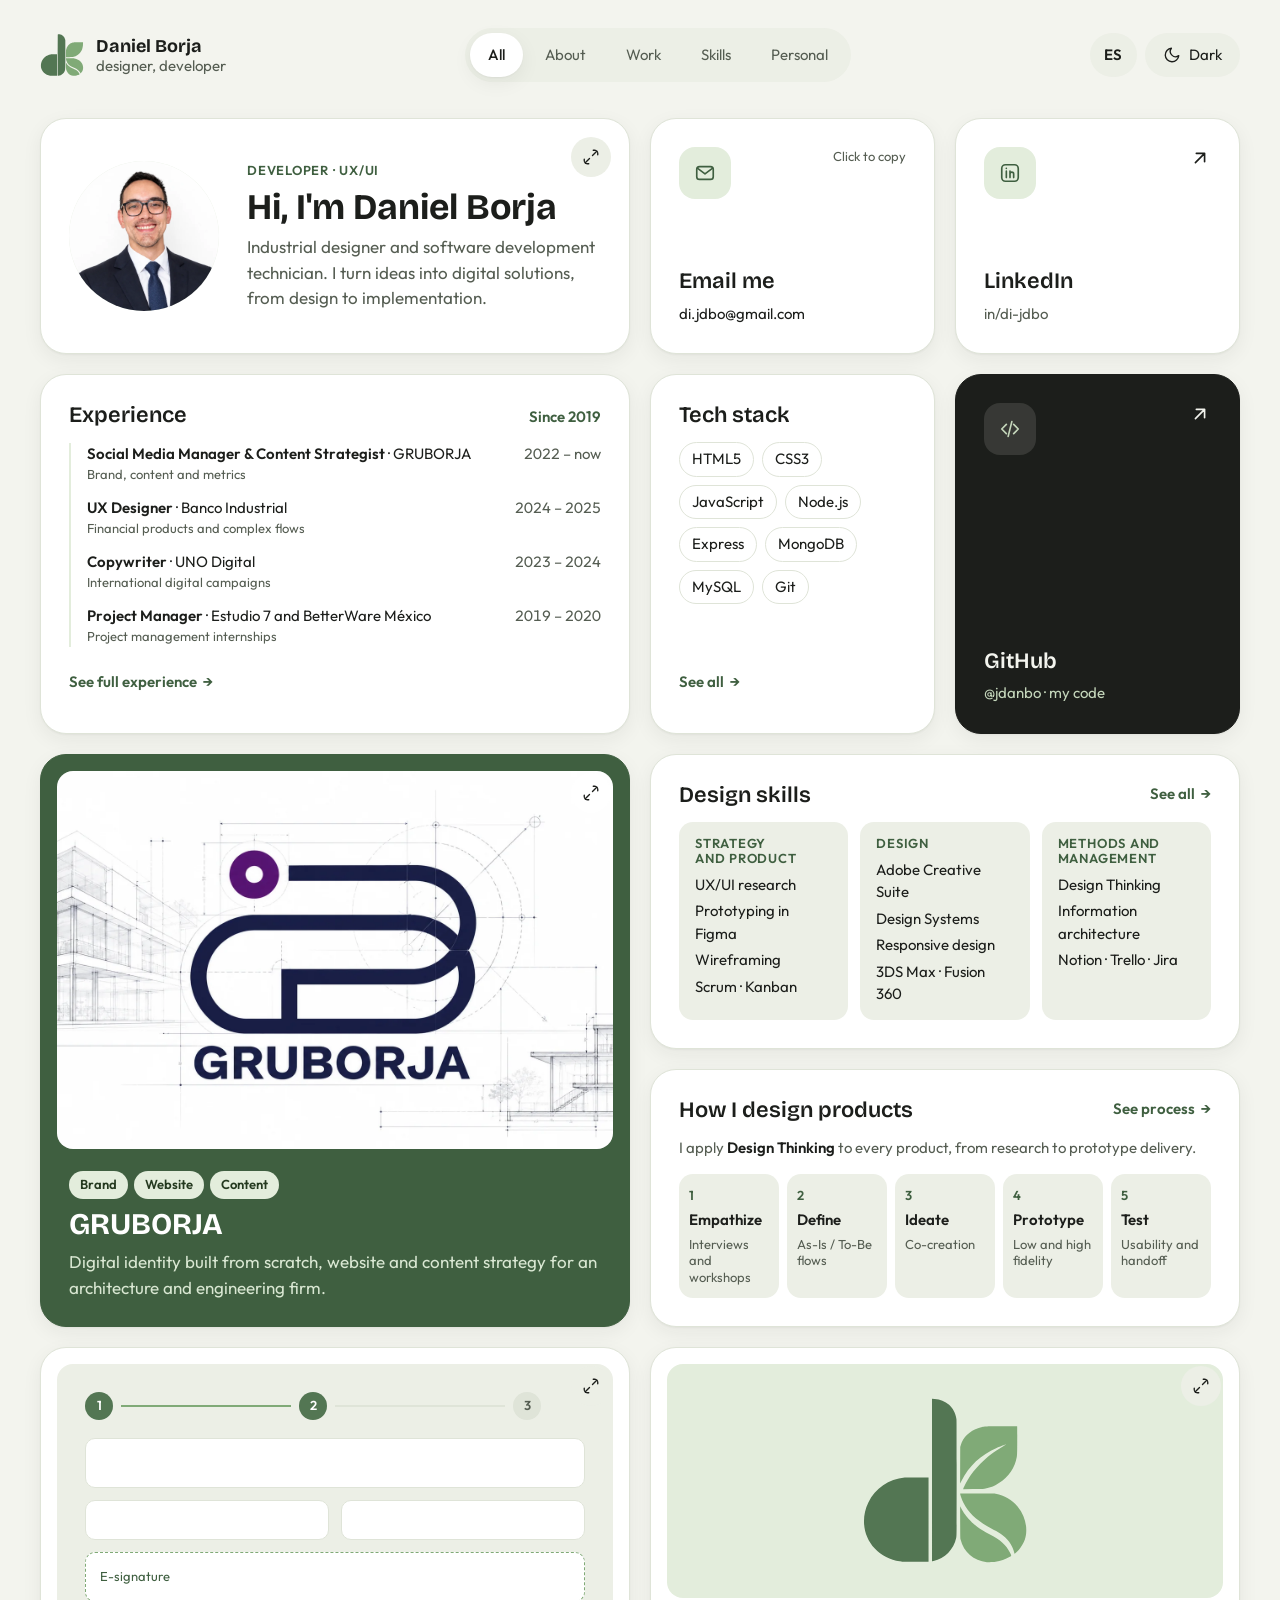
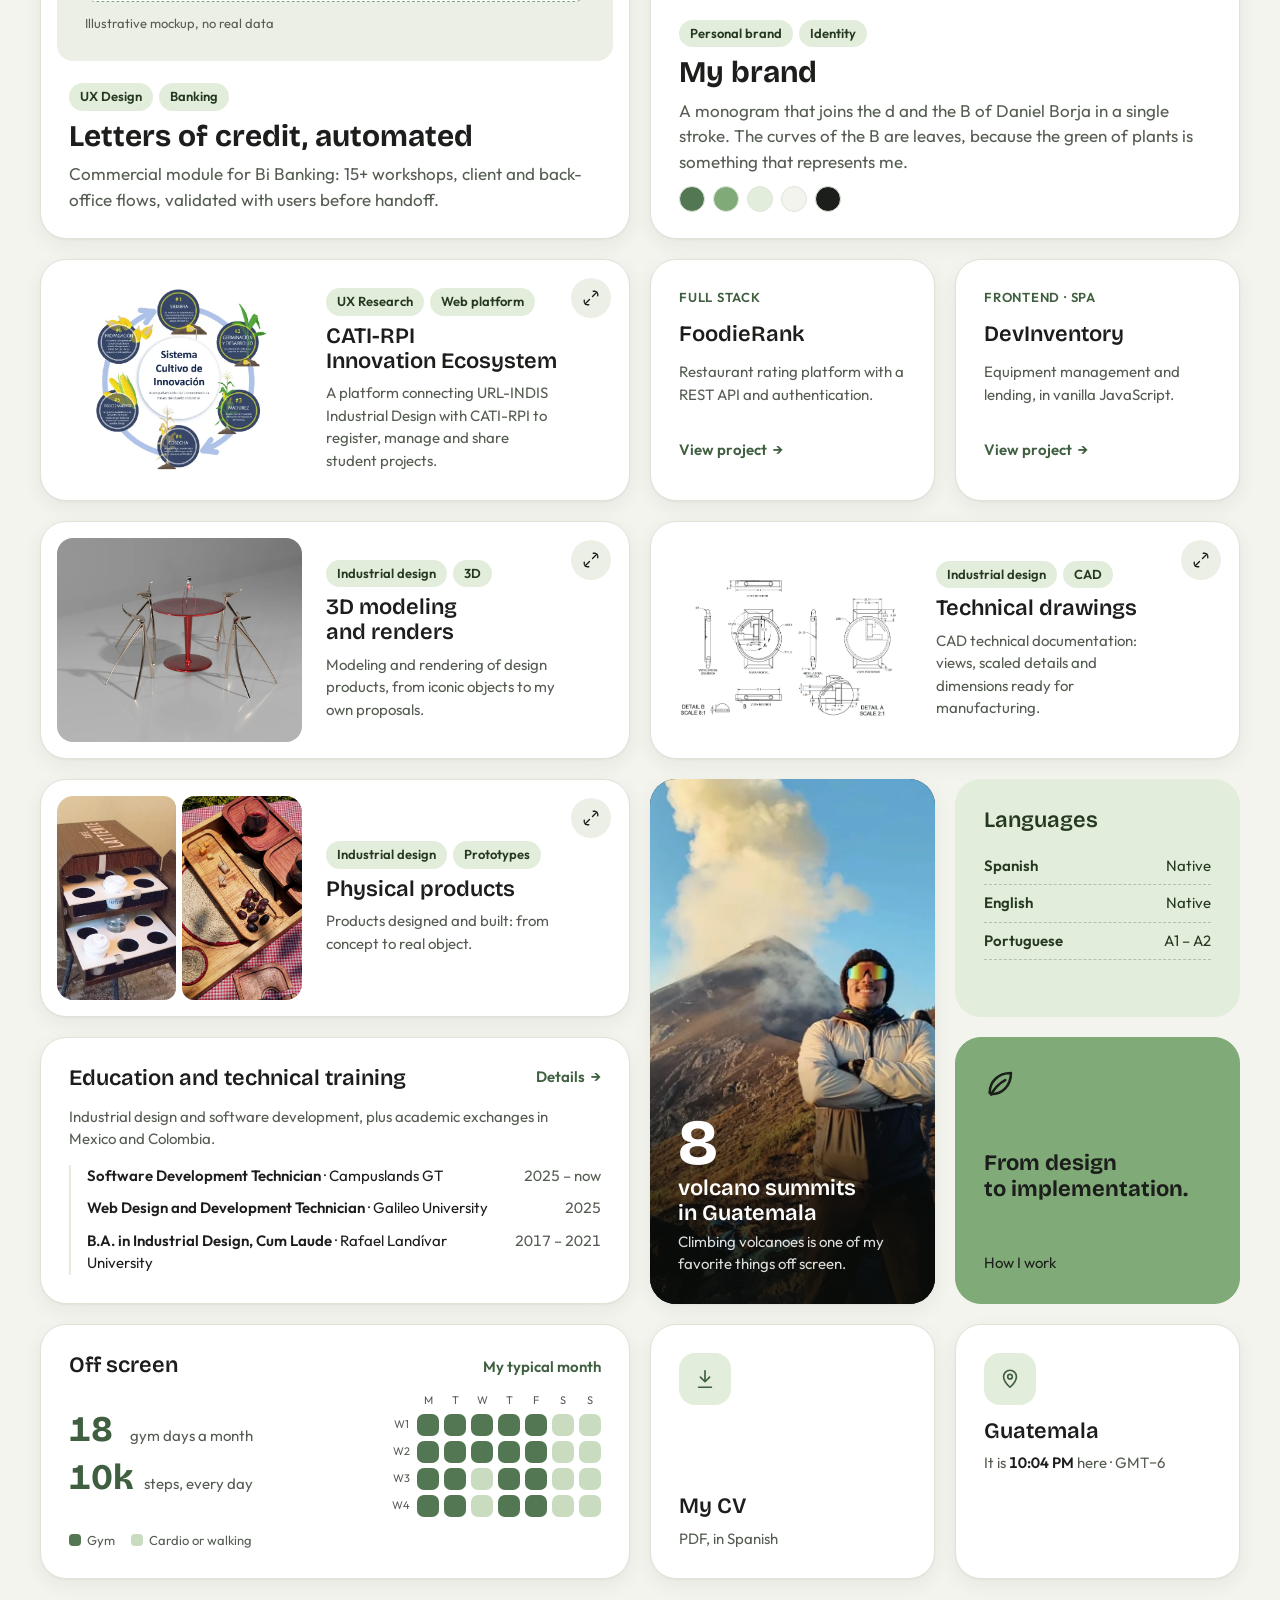
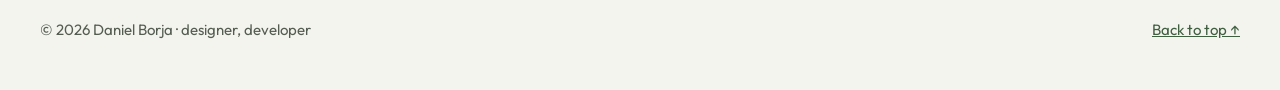
==== en/index.html @ 54ef1f3e "Organiza los archivos estáticos en la carpeta assets/ css, js, img, cv e íconos (favicons y manifest" ====
<!doctype html>
<html lang="en">
<head>
  <meta charset="utf-8">
  <meta name="viewport" content="width=device-width, initial-scale=1, viewport-fit=cover">
  <title>Daniel Borja · Developer UX/UI</title>
  <meta name="description" content="Portfolio of Daniel Borja, industrial designer and software development technician based in Guatemala. UX/UI design and frontend development.">
  <meta name="author" content="Daniel Borja">
  <meta name="theme-color" content="#F3F4EE" media="(prefers-color-scheme: light)">
  <meta name="theme-color" content="#111410" media="(prefers-color-scheme: dark)">

  <!-- Link preview when shared -->
  <meta property="og:title" content="Daniel Borja · Developer UX/UI">
  <meta property="og:description" content="UX/UI design and frontend development from Guatemala.">
  <meta property="og:image" content="../assets/img/perfil.webp">
  <meta property="og:type" content="website">

  <!-- Icons -->
  <link rel="icon" type="image/svg+xml" href="../assets/icons/favicon.svg">
  <link rel="icon" type="image/png" sizes="96x96" href="../assets/icons/favicon-96x96.png">
  <link rel="shortcut icon" href="../assets/icons/favicon.ico">
  <link rel="apple-touch-icon" sizes="180x180" href="../assets/icons/apple-touch-icon.png">
  <link rel="manifest" href="../assets/icons/site.webmanifest">

  <!-- Fonts: Bricolage Grotesque (headings) + Outfit (text) -->
  <link rel="preconnect" href="https://fonts.googleapis.com">
  <link rel="preconnect" href="https://fonts.gstatic.com" crossorigin>
  <link rel="stylesheet" href="https://fonts.googleapis.com/css2?family=Bricolage+Grotesque:opsz,wght@12..96,600;12..96,700&family=Outfit:wght@400;500;600&display=swap">

  <!-- Styles, in order: variables → base → layout → cards → modal -->
  <link rel="stylesheet" href="../assets/css/tokens.css">
  <link rel="stylesheet" href="../assets/css/base.css">
  <link rel="stylesheet" href="../assets/css/layout.css">
  <link rel="stylesheet" href="../assets/css/cards.css">
  <link rel="stylesheet" href="../assets/css/modal.css">

  <!-- Applies the saved theme before painting, to avoid a flash -->
  <script>
    try {
      var temaGuardado = localStorage.getItem('tema');
      if (temaGuardado) document.documentElement.setAttribute('data-theme', temaGuardado);
    } catch (e) {}
  </script>
</head>
<body>
  <a class="skip-link" href="#contenido">Skip to content</a>

  <!-- ============ HEADER ============ -->
  <header class="site-header">
    <a class="brand" href="#" aria-label="Daniel Borja, home">
      <svg class="brand__logo" viewBox="129 152 995 977" aria-hidden="true"><path class="db-dark" fill-rule="evenodd" d="M357.5 1108.9C306.5 1104.1 255.8 1080.1 217.9 1042.9C152.1 978.1 132.1 885.1 164.7 794.6C195.9 707.8 276.5 640.7 366.5 626.6C385.8 623.6 400.0 623.0 456.8 623.0L514.0 623.0L514.0 866.5L514.0 1110.0L440.2 1109.9C399.7 1109.8 362.4 1109.4 357.5 1108.9ZM530.7 1109.3C529.5 1108.2 529.9 175.2 531.0 174.5C533.9 172.7 556.9 172.2 568.8 173.6C634.1 181.2 683.5 227.7 699.2 296.5L701.5 306.5L701.8 621.5C702.1 943.0 702.1 947.7 698.4 966.0C682.7 1044.2 620.8 1101.3 543.6 1108.9C530.7 1110.2 531.5 1110.2 530.7 1109.3Z"/><path class="db-light" fill-rule="evenodd" d="M876.8 1108.5C788.9 1096.5 722.6 1023.9 716.0 932.4C714.7 914.7 714.7 808.2 715.9 809.5C716.4 810.1 719.4 815.0 722.4 820.4C736.8 845.8 757.5 869.3 785.9 892.4C791.1 896.6 796.2 900.6 797.4 901.2C798.6 901.8 801.1 903.6 803.0 905.1C814.2 913.8 859.1 937.9 887.0 950.0C901.4 956.2 935.6 974.0 946.2 980.7C978.0 1000.8 1001.6 1025.2 1014.9 1051.8C1018.8 1059.6 1024.0 1072.1 1024.0 1073.7C1024.0 1075.8 1000.4 1088.5 984.0 1095.3C967.8 1102.0 948.6 1106.9 930.5 1109.0C918.3 1110.4 888.6 1110.1 876.8 1108.5ZM1043.5 1052.2C1042.5 1049.6 1040.1 1044.6 1038.2 1041.0C1012.9 994.9 972.6 962.9 900.0 931.2C824.7 898.4 779.7 865.1 748.6 819.2C730.3 792.2 716.0 748.7 716.0 720.1L716.0 714.0L757.2 713.8C836.1 713.3 892.6 714.4 908.5 716.9C966.4 726.0 1014.2 751.2 1050.3 791.8C1114.9 864.4 1123.0 965.7 1069.6 1032.9C1062.7 1041.6 1047.8 1057.0 1046.3 1057.0C1045.7 1057.0 1044.5 1054.9 1043.5 1052.2ZM715.0 625.8C715.0 565.9 715.7 543.3 718.0 529.5C732.2 445.6 788.2 383.0 870.1 359.5C900.0 350.9 913.1 350.0 1016.2 350.0L1102.0 350.0L1102.0 376.3C1102.0 446.3 1091.3 497.7 1066.4 546.9C1027.4 623.9 960.1 672.0 871.4 686.1C858.2 688.2 853.9 688.4 786.2 688.7L715.0 689.1L715.0 625.8Z"/></svg>
      <span class="brand__text">
        <span class="brand__name">Daniel Borja</span>
        <span class="brand__role">designer, developer</span>
      </span>
    </a>

    <nav class="filters" aria-label="Filter modules">
      <button class="filters__btn" type="button" data-filter="todo" aria-pressed="true">All</button>
      <button class="filters__btn" type="button" data-filter="sobre-mi" aria-pressed="false">About</button>
      <button class="filters__btn" type="button" data-filter="trabajo" aria-pressed="false">Work</button>
      <button class="filters__btn" type="button" data-filter="habilidades" aria-pressed="false">Skills</button>
      <button class="filters__btn" type="button" data-filter="personal" aria-pressed="false">Personal</button>
    </nav>

    <div class="header-actions">
      <a class="lang-switch" href="../" lang="es" hreflang="es" aria-label="Leer en español">ES</a>
      <button class="theme-toggle" type="button" id="theme-toggle" aria-label="Switch to dark mode">
        <svg class="icon icon--moon" viewBox="0 0 24 24" aria-hidden="true"><path d="M21 12.8A9 9 0 1 1 11.2 3a7 7 0 0 0 9.8 9.8z"/></svg>
        <svg class="icon icon--sun" viewBox="0 0 24 24" aria-hidden="true"><circle cx="12" cy="12" r="4"/><path d="M12 2v2M12 20v2M4.9 4.9l1.4 1.4M17.7 17.7l1.4 1.4M2 12h2M20 12h2M4.9 19.1l1.4-1.4M17.7 6.3l1.4-1.4"/></svg>
        <span class="theme-toggle__label">Dark</span>
      </button>
    </div>
  </header>

  <!-- ============ BENTO GRID ============ -->
  <main id="contenido">
    <h1 class="visually-hidden">Daniel Borja, UX/UI designer and developer in Guatemala</h1>

    <div class="bento" id="bento">

      <!-- About -->
      <article class="card card--about span-2" data-cat="sobre-mi">
        <div class="avatar">
          <img class="avatar__img" src="../assets/img/perfil.webp" alt="Photo of Daniel Borja" width="800" height="800" data-fallback>
          <svg class="avatar__fallback" viewBox="129 152 995 977" aria-hidden="true"><path class="db-dark" fill-rule="evenodd" d="M357.5 1108.9C306.5 1104.1 255.8 1080.1 217.9 1042.9C152.1 978.1 132.1 885.1 164.7 794.6C195.9 707.8 276.5 640.7 366.5 626.6C385.8 623.6 400.0 623.0 456.8 623.0L514.0 623.0L514.0 866.5L514.0 1110.0L440.2 1109.9C399.7 1109.8 362.4 1109.4 357.5 1108.9ZM530.7 1109.3C529.5 1108.2 529.9 175.2 531.0 174.5C533.9 172.7 556.9 172.2 568.8 173.6C634.1 181.2 683.5 227.7 699.2 296.5L701.5 306.5L701.8 621.5C702.1 943.0 702.1 947.7 698.4 966.0C682.7 1044.2 620.8 1101.3 543.6 1108.9C530.7 1110.2 531.5 1110.2 530.7 1109.3Z"/><path class="db-light" fill-rule="evenodd" d="M876.8 1108.5C788.9 1096.5 722.6 1023.9 716.0 932.4C714.7 914.7 714.7 808.2 715.9 809.5C716.4 810.1 719.4 815.0 722.4 820.4C736.8 845.8 757.5 869.3 785.9 892.4C791.1 896.6 796.2 900.6 797.4 901.2C798.6 901.8 801.1 903.6 803.0 905.1C814.2 913.8 859.1 937.9 887.0 950.0C901.4 956.2 935.6 974.0 946.2 980.7C978.0 1000.8 1001.6 1025.2 1014.9 1051.8C1018.8 1059.6 1024.0 1072.1 1024.0 1073.7C1024.0 1075.8 1000.4 1088.5 984.0 1095.3C967.8 1102.0 948.6 1106.9 930.5 1109.0C918.3 1110.4 888.6 1110.1 876.8 1108.5ZM1043.5 1052.2C1042.5 1049.6 1040.1 1044.6 1038.2 1041.0C1012.9 994.9 972.6 962.9 900.0 931.2C824.7 898.4 779.7 865.1 748.6 819.2C730.3 792.2 716.0 748.7 716.0 720.1L716.0 714.0L757.2 713.8C836.1 713.3 892.6 714.4 908.5 716.9C966.4 726.0 1014.2 751.2 1050.3 791.8C1114.9 864.4 1123.0 965.7 1069.6 1032.9C1062.7 1041.6 1047.8 1057.0 1046.3 1057.0C1045.7 1057.0 1044.5 1054.9 1043.5 1052.2ZM715.0 625.8C715.0 565.9 715.7 543.3 718.0 529.5C732.2 445.6 788.2 383.0 870.1 359.5C900.0 350.9 913.1 350.0 1016.2 350.0L1102.0 350.0L1102.0 376.3C1102.0 446.3 1091.3 497.7 1066.4 546.9C1027.4 623.9 960.1 672.0 871.4 686.1C858.2 688.2 853.9 688.4 786.2 688.7L715.0 689.1L715.0 625.8Z"/></svg>
        </div>
        <div class="card__body">
          <p class="eyebrow">Developer · UX/UI</p>
          <h2 class="card__title card__title--xl">Hi, I'm Daniel Borja</h2>
          <p class="card__text">Industrial designer and software development technician. I turn ideas into digital solutions, from design to implementation.</p>
        </div>
        <button class="card__expand" type="button" data-open="tpl-sobre-mi" aria-haspopup="dialog" aria-label="Open: about me">
          <svg class="icon" viewBox="0 0 24 24" aria-hidden="true"><path d="M15 3h6v6M9 21H3v-6M21 3l-7 7M3 21l7-7"/></svg>
        </button>
      </article>

      <!-- Email (click copies the address) -->
      <article class="card card--email" data-cat="sobre-mi">
        <span class="card__icon">
          <svg class="icon" viewBox="0 0 24 24" aria-hidden="true"><rect x="3" y="5" width="18" height="14" rx="3"/><path d="m4 7 8 6 8-6"/></svg>
        </span>
        <div class="card__body">
          <h2 class="card__title">Email me</h2>
          <p class="card__text card__text--small email-text" id="email-text">di.jdbo@gmail.com</p>
        </div>
        <button class="card__stretch" type="button" data-copy-email aria-describedby="email-text">
          <span class="visually-hidden">Copy email</span>
        </button>
        <span class="card__hint" aria-hidden="true">Click to copy</span>
      </article>

      <!-- LinkedIn -->
      <a class="card card--link" href="https://www.linkedin.com/in/di-jdbo" target="_blank" rel="noopener" data-cat="sobre-mi">
        <span class="card__icon">
          <svg class="icon" viewBox="0 0 24 24" aria-hidden="true"><rect x="3" y="3" width="18" height="18" rx="4"/><path d="M8 10v7M8 7v.01M12 17v-4a2 2 0 0 1 4 0v4M12 10v7"/></svg>
        </span>
        <span class="card__body">
          <span class="card__title">LinkedIn</span>
          <span class="card__text card__text--small">in/di-jdbo</span>
        </span>
        <svg class="icon card__arrow" viewBox="0 0 24 24" aria-hidden="true"><path d="M7 17 17 7M8 7h9v9"/></svg>
      </a>

      <!-- Experience -->
      <article class="card card--list span-2" data-cat="trabajo">
        <header class="card__head">
          <h2 class="card__title">Experience</h2>
          <span class="card__meta">Since 2019</span>
        </header>
        <ul class="timeline timeline--roles">
          <li><span><b>Social Media Manager &amp; Content Strategist</b> · GRUBORJA<span class="timeline__area">Brand, content and metrics</span></span><span class="timeline__date">2022 – now</span></li>
          <li><span><b>UX Designer</b> · Banco Industrial<span class="timeline__area">Financial products and complex flows</span></span><span class="timeline__date">2024 – 2025</span></li>
          <li><span><b>Copywriter</b> · UNO Digital<span class="timeline__area">International digital campaigns</span></span><span class="timeline__date">2023 – 2024</span></li>
          <li><span><b>Project Manager</b> · Estudio 7 and BetterWare México<span class="timeline__area">Project management internships</span></span><span class="timeline__date">2019 – 2020</span></li>
        </ul>
        <button class="card__more" type="button" data-open="tpl-experiencia" aria-haspopup="dialog">See full experience <span aria-hidden="true">→</span></button>
      </article>

      <!-- Tech stack -->
      <article class="card" data-cat="habilidades">
        <h2 class="card__title">Tech stack</h2>
        <p class="chips">
          <span class="chip">HTML5</span><span class="chip">CSS3</span><span class="chip">JavaScript</span>
          <span class="chip">Node.js</span><span class="chip">Express</span><span class="chip">MongoDB</span>
          <span class="chip">MySQL</span><span class="chip">Git</span>
        </p>
        <button class="card__more" type="button" data-open="tpl-stack" aria-haspopup="dialog">See all <span aria-hidden="true">→</span></button>
      </article>

      <!-- GitHub -->
      <a class="card card--link card--ink" href="https://github.com/jdanbo" target="_blank" rel="noopener" data-cat="trabajo habilidades">
        <span class="card__icon">
          <svg class="icon" viewBox="0 0 24 24" aria-hidden="true"><path d="m8 7-5 5 5 5M16 7l5 5-5 5M14 4l-4 16"/></svg>
        </span>
        <span class="card__body">
          <span class="card__title">GitHub</span>
          <span class="card__text card__text--small">@jdanbo · my code</span>
        </span>
        <svg class="icon card__arrow" viewBox="0 0 24 24" aria-hidden="true"><path d="M7 17 17 7M8 7h9v9"/></svg>
      </a>

      <!-- Project: GRUBORJA -->
      <article class="card card--project card--forest span-2 row-2" data-cat="trabajo">
        <div class="card__media card__media--white">
          <img src="../assets/img/gruborja-portada.webp" alt="GRUBORJA logo over architectural sketches" width="1600" height="900" loading="lazy">
        </div>
        <div class="card__body">
          <p class="tags"><span class="tag">Brand</span><span class="tag">Website</span><span class="tag">Content</span></p>
          <h2 class="card__title card__title--lg">GRUBORJA</h2>
          <p class="card__text">Digital identity built from scratch, website and content strategy for an architecture and engineering firm.</p>
        </div>
        <button class="card__expand" type="button" data-open="tpl-gruborja" aria-haspopup="dialog" aria-label="Open case study: GRUBORJA">
          <svg class="icon" viewBox="0 0 24 24" aria-hidden="true"><path d="M15 3h6v6M9 21H3v-6M21 3l-7 7M3 21l7-7"/></svg>
        </button>
      </article>

      <!-- Design and UX skills -->
      <article class="card span-2" data-cat="habilidades">
        <header class="card__head">
          <h2 class="card__title">Design skills</h2>
          <button class="card__more" type="button" data-open="tpl-diseno" aria-haspopup="dialog">See all <span aria-hidden="true">→</span></button>
        </header>
        <div class="skill-groups">
          <div class="skill-group">
            <h3 class="skill-group__title">Strategy and product</h3>
            <ul class="skill-group__list">
              <li>UX/UI research</li>
              <li>Prototyping in Figma</li>
              <li>Wireframing</li>
              <li>Scrum · Kanban</li>
            </ul>
          </div>
          <div class="skill-group">
            <h3 class="skill-group__title">Design</h3>
            <ul class="skill-group__list">
              <li>Adobe Creative Suite</li>
              <li>Design Systems</li>
              <li>Responsive design</li>
              <li>3DS Max · Fusion 360</li>
            </ul>
          </div>
          <div class="skill-group">
            <h3 class="skill-group__title">Methods and management</h3>
            <ul class="skill-group__list">
              <li>Design Thinking</li>
              <li>Information architecture</li>
              <li>Notion · Trello · Jira</li>
            </ul>
          </div>
        </div>
      </article>

      <!-- How I design products: Design Thinking -->
      <article class="card span-2" data-cat="habilidades">
        <header class="card__head">
          <h2 class="card__title">How I design products</h2>
          <button class="card__more" type="button" data-open="tpl-ux" aria-haspopup="dialog">See process <span aria-hidden="true">→</span></button>
        </header>
        <p class="card__text card__text--small">I apply <b class="hl">Design Thinking</b> to every product, from research to prototype delivery.</p>
        <ol class="process">
          <li><span class="process__n">1</span>Empathize<span class="process__hint">Interviews and workshops</span></li>
          <li><span class="process__n">2</span>Define<span class="process__hint">As-Is / To-Be flows</span></li>
          <li><span class="process__n">3</span>Ideate<span class="process__hint">Co-creation</span></li>
          <li><span class="process__n">4</span>Prototype<span class="process__hint">Low and high fidelity</span></li>
          <li><span class="process__n">5</span>Test<span class="process__hint">Usability and handoff</span></li>
        </ol>
      </article>

      <!-- Project: Letters of credit (Bi Banking) -->
      <article class="card card--project span-2 row-2" data-cat="trabajo">
        <div class="card__media card__media--ui" aria-hidden="true">
          <div class="mock-steps">
            <span class="mock-steps__dot is-done">1</span><span class="mock-steps__line is-done"></span>
            <span class="mock-steps__dot is-done">2</span><span class="mock-steps__line"></span>
            <span class="mock-steps__dot">3</span>
          </div>
          <span class="mock-field"></span>
          <span class="mock-row"><span class="mock-field"></span><span class="mock-field"></span></span>
          <span class="mock-field mock-field--sign">E-signature</span>
          <span class="mock-caption">Illustrative mockup, no real data</span>
        </div>
        <div class="card__body">
          <p class="tags"><span class="tag">UX Design</span><span class="tag">Banking</span></p>
          <h2 class="card__title card__title--lg">Letters of credit, automated</h2>
          <p class="card__text">Commercial module for Bi Banking: 15+ workshops, client and back-office flows, validated with users before handoff.</p>
        </div>
        <button class="card__expand" type="button" data-open="tpl-bi" aria-haspopup="dialog" aria-label="Open case study: letters of credit">
          <svg class="icon" viewBox="0 0 24 24" aria-hidden="true"><path d="M15 3h6v6M9 21H3v-6M21 3l-7 7M3 21l7-7"/></svg>
        </button>
      </article>

      <!-- My brand: logo -->
      <article class="card card--brand span-2 row-2" data-cat="sobre-mi trabajo">
        <div class="brand-stage">
          <img src="../assets/img/logo-db.svg" alt="Daniel Borja logo: db monogram with leaves" width="883" height="888" loading="lazy">
        </div>
        <div class="card__body">
          <p class="tags"><span class="tag">Personal brand</span><span class="tag">Identity</span></p>
          <h2 class="card__title card__title--lg">My brand</h2>
          <p class="card__text">A monogram that joins the d and the B of Daniel Borja in a single stroke. The curves of the B are leaves, because the green of plants is something that represents me.</p>
          <p class="swatches" aria-label="Brand palette">
            <span class="swatch" style="background:#537653" title="Forest green #537653"></span>
            <span class="swatch" style="background:#80AA77" title="Leaf green #80AA77"></span>
            <span class="swatch" style="background:#E3EDDC" title="Mint #E3EDDC"></span>
            <span class="swatch" style="background:#F3F4EE" title="Bone #F3F4EE"></span>
            <span class="swatch" style="background:#1C1E1B" title="Near black #1C1E1B"></span>
          </p>
        </div>
        <button class="card__expand" type="button" data-open="tpl-marca" aria-haspopup="dialog" aria-label="Open: my brand">
          <svg class="icon" viewBox="0 0 24 24" aria-hidden="true"><path d="M15 3h6v6M9 21H3v-6M21 3l-7 7M3 21l7-7"/></svg>
        </button>
      </article>

      <!-- Project: CATI-RPI Innovation Ecosystem -->
      <article class="card card--feature span-2" data-cat="trabajo">
        <div class="card__media card__media--contain">
          <img src="../assets/img/innovacion-1.webp" alt="Diagram of the Innovation Cultivation System: sowing, germination, maturity, harvest, processing and propagation" width="570" height="583" loading="lazy">
        </div>
        <div class="card__body">
          <p class="tags"><span class="tag">UX Research</span><span class="tag">Web platform</span></p>
          <h2 class="card__title">CATI-RPI Innovation Ecosystem</h2>
          <p class="card__text card__text--small">A platform connecting URL-INDIS Industrial Design with CATI-RPI to register, manage and share student projects.</p>
        </div>
        <button class="card__expand" type="button" data-open="tpl-cati" aria-haspopup="dialog" aria-label="Open case study: CATI-RPI Innovation Ecosystem">
          <svg class="icon" viewBox="0 0 24 24" aria-hidden="true"><path d="M15 3h6v6M9 21H3v-6M21 3l-7 7M3 21l7-7"/></svg>
        </button>
      </article>

      <!-- Project: FoodieRank -->
      <article class="card card--mini-project" data-cat="trabajo habilidades">
        <p class="eyebrow">Full stack</p>
        <h2 class="card__title">FoodieRank</h2>
        <p class="card__text card__text--small">Restaurant rating platform with a REST API and authentication.</p>
        <button class="card__more" type="button" data-open="tpl-foodierank" aria-haspopup="dialog">View project <span aria-hidden="true">→</span></button>
      </article>

      <!-- Project: DevInventory -->
      <article class="card card--mini-project" data-cat="trabajo habilidades">
        <p class="eyebrow">Frontend · SPA</p>
        <h2 class="card__title">DevInventory</h2>
        <p class="card__text card__text--small">Equipment management and lending, in vanilla JavaScript.</p>
        <button class="card__more" type="button" data-open="tpl-devinventory" aria-haspopup="dialog">View project <span aria-hidden="true">→</span></button>
      </article>

      <!-- 3D modeling and renders -->
      <article class="card card--feature span-2" data-cat="trabajo">
        <div class="card__media">
          <img src="../assets/img/starck.webp" alt="Render of the Juicy Salif citrus squeezer by Philippe Starck" width="1200" height="675" loading="lazy">
        </div>
        <div class="card__body">
          <p class="tags"><span class="tag">Industrial design</span><span class="tag">3D</span></p>
          <h2 class="card__title">3D modeling and renders</h2>
          <p class="card__text card__text--small">Modeling and rendering of design products, from iconic objects to my own proposals.</p>
        </div>
        <button class="card__expand" type="button" data-open="tpl-3d" aria-haspopup="dialog" aria-label="Open gallery: 3D modeling and renders">
          <svg class="icon" viewBox="0 0 24 24" aria-hidden="true"><path d="M15 3h6v6M9 21H3v-6M21 3l-7 7M3 21l7-7"/></svg>
        </button>
      </article>

      <!-- Technical drawings -->
      <article class="card card--feature span-2" data-cat="trabajo habilidades">
        <div class="card__media card__media--contain">
          <img src="../assets/img/plano.webp" alt="CAD technical drawing with dimensioned views and details" width="1186" height="812" loading="lazy">
        </div>
        <div class="card__body">
          <p class="tags"><span class="tag">Industrial design</span><span class="tag">CAD</span></p>
          <h2 class="card__title">Technical drawings</h2>
          <p class="card__text card__text--small">CAD technical documentation: views, scaled details and dimensions ready for manufacturing.</p>
        </div>
        <button class="card__expand" type="button" data-open="tpl-planos" aria-haspopup="dialog" aria-label="Open: technical drawings">
          <svg class="icon" viewBox="0 0 24 24" aria-hidden="true"><path d="M15 3h6v6M9 21H3v-6M21 3l-7 7M3 21l7-7"/></svg>
        </button>
      </article>

      <!-- Physical products -->
      <article class="card card--feature span-2" data-cat="trabajo">
        <div class="card__media card__media--duo">
          <img src="../assets/img/producto-lattente.webp" alt="Wooden container for Café Lattente with two sliding drink trays" width="1400" height="1223" loading="lazy">
          <img src="../assets/img/producto-picnic.webp" alt="Wooden picnic tray with a central board, glass holders and woven coasters" width="1400" height="1050" loading="lazy">
        </div>
        <div class="card__body">
          <p class="tags"><span class="tag">Industrial design</span><span class="tag">Prototypes</span></p>
          <h2 class="card__title">Physical products</h2>
          <p class="card__text card__text--small">Products designed and built: from concept to real object.</p>
        </div>
        <button class="card__expand" type="button" data-open="tpl-fisicos" aria-haspopup="dialog" aria-label="Open: physical products">
          <svg class="icon" viewBox="0 0 24 24" aria-hidden="true"><path d="M15 3h6v6M9 21H3v-6M21 3l-7 7M3 21l7-7"/></svg>
        </button>
      </article>

      <!-- Volcanoes -->
      <article class="card card--photo row-2" data-cat="personal">
        <img class="card__photo" src="../assets/img/volcanes.webp" alt="Daniel on a volcano summit at sunrise, with an erupting volcano behind him" width="1000" height="1106" loading="lazy">
        <div class="card__photo-body">
          <p class="card__photo-n">8</p>
          <h2 class="card__title">volcano summits in Guatemala</h2>
          <p class="card__text card__text--small">Climbing volcanoes is one of my favorite things off screen.</p>
        </div>
      </article>

      <!-- Languages + Duolingo -->
      <article class="card card--mint" data-cat="personal sobre-mi">
        <header class="card__head">
          <h2 class="card__title">Languages</h2>
          <span class="streak" id="duolingo-streak" hidden>
            <svg class="icon" viewBox="0 0 24 24" aria-hidden="true"><path d="M12 22c4 0 7-2.7 7-6.5 0-4-3.5-6.5-4.5-10.5-2 1.5-3 3.5-3 5.5C10 9 9 8 9 6c-2 2-4 4.8-4 9.5C5 19.3 8 22 12 22z"/></svg>
            <span id="duolingo-dias"></span>
          </span>
        </header>
        <ul class="langs">
          <li><span>Spanish</span><span>Native</span></li>
          <li><span>English</span><span>Native</span></li>
          <li><span>Portuguese</span><span>A1 – A2</span></li>
        </ul>
        <a class="card__more" id="duolingo-link" href="https://www.duolingo.com/" target="_blank" rel="noopener" hidden>My Duolingo profile <span aria-hidden="true">↗</span></a>
      </article>

      <!-- Education and technical training -->
      <article class="card card--list span-2" data-cat="sobre-mi">
        <header class="card__head">
          <h2 class="card__title">Education and technical training</h2>
          <button class="card__more" type="button" data-open="tpl-educacion" aria-haspopup="dialog">Details <span aria-hidden="true">→</span></button>
        </header>
        <p class="card__text card__text--small">Industrial design and software development, plus academic exchanges in Mexico and Colombia.</p>
        <ul class="timeline">
          <li><span><b>Software Development Technician</b> · Campuslands GT</span><span class="timeline__date">2025 – now</span></li>
          <li><span><b>Web Design and Development Technician</b> · Galileo University</span><span class="timeline__date">2025</span></li>
          <li><span><b>B.A. in Industrial Design, Cum Laude</b> · Rafael Landívar University</span><span class="timeline__date">2017 – 2021</span></li>
        </ul>
      </article>

      <!-- Quote -->
      <figure class="card card--quote" data-cat="sobre-mi">
        <svg class="icon icon--leaf" viewBox="0 0 24 24" aria-hidden="true"><path d="M5 20c8 0 14-6 14-15-9 0-15 6-15 14"/><path d="M5 20c3-5 6-8 10-10"/></svg>
        <blockquote class="quote">From design to implementation.</blockquote>
        <figcaption class="card__text card__text--small">How I work</figcaption>
      </figure>

      <!-- Off screen: gym routine and steps (data in js/data.js) -->
      <article class="card span-2" data-cat="personal">
        <header class="card__head">
          <h2 class="card__title">Off screen</h2>
          <span class="card__meta">My typical month</span>
        </header>
        <div class="routine">
          <div class="routine__stats">
            <p class="stat"><span class="stat__n" id="gym-total">18</span><span class="stat__l">gym days a month</span></p>
            <p class="stat"><span class="stat__n" id="gym-pasos">10k</span><span class="stat__l">steps, every day</span></p>
          </div>
          <div class="routine__grid" id="gym-rutina" role="img" aria-label="Monthly routine: two weeks with 5 gym days, two weeks with 4, and cardio or walking on the other days"></div>
        </div>
        <p class="routine__legend">
          <span class="routine__key"><span class="routine__cell is-gym"></span>Gym</span>
          <span class="routine__key"><span class="routine__cell is-cardio"></span>Cardio or walking</span>
        </p>
      </article>

      <!-- CV -->
      <a class="card card--link" href="../assets/cv/CV_Daniel_Borja.pdf" download data-cat="sobre-mi">
        <span class="card__icon">
          <svg class="icon" viewBox="0 0 24 24" aria-hidden="true"><path d="M12 3v12M7 10l5 5 5-5M5 21h14"/></svg>
        </span>
        <span class="card__body">
          <span class="card__title">My CV</span>
          <span class="card__text card__text--small">PDF, in Spanish</span>
        </span>
      </a>

      <!-- Location and local time -->
      <article class="card" data-cat="sobre-mi personal">
        <span class="card__icon">
          <svg class="icon" viewBox="0 0 24 24" aria-hidden="true"><path d="M12 21s-7-6.2-7-11.5A7 7 0 0 1 19 9.5C19 14.8 12 21 12 21z"/><circle cx="12" cy="9.5" r="2.5"/></svg>
        </span>
        <div class="card__body">
          <h2 class="card__title">Guatemala</h2>
          <p class="card__text card__text--small">It is <time class="clock" id="local-time">--:--</time> here · GMT−6</p>
        </div>
      </article>

    </div>
  </main>

  <footer class="site-footer">
    <p>© <span id="year">2026</span> Daniel Borja · designer, developer</p>
    <a href="#contenido">Back to top ↑</a>
  </footer>

  <!-- ============ MODAL (one dialog; content comes from the templates) ============ -->
  <dialog class="modal" id="modal">
    <button class="modal__close" type="button" data-close aria-label="Close">
      <svg class="icon" viewBox="0 0 24 24" aria-hidden="true"><path d="M6 6l12 12M18 6 6 18"/></svg>
    </button>
    <div class="modal__body" id="modal-body"></div>
  </dialog>

  <!-- Short notice (e.g. "Email copied") -->
  <div class="toast" id="toast" role="status" aria-live="polite"></div>

  <!-- ============ MODAL CONTENT ============ -->
  <template id="tpl-sobre-mi">
    <p class="eyebrow">About me</p>
    <h2 class="modal__title" id="modal-title">Hi, I'm Daniel Borja</h2>
    <p>I'm an industrial designer and software development technician with experience in digital design and frontend development. I combine a strong sense for user experience with technical knowledge to build interfaces that are functional, accessible and visually consistent.</p>
    <p>My design background helps me understand needs and solve problems; my development training lets me take those solutions all the way to a real implementation. I'm currently strengthening my frontend skills and moving toward full stack development.</p>
    <p>I'm looking to join a team where I can contribute through both technical execution and design, building digital products that are scalable, maintainable and user-centered.</p>
    <h3>How I work with others</h3>
    <ul class="modal__list">
      <li><b>Systemic problem solving:</b> I break complex challenges down into scalable technical solutions.</li>
      <li><b>Cross-functional communication:</b> I translate design and business needs into clear technical requirements.</li>
      <li><b>Analytical thinking:</b> I assess technical feasibility and pay attention to detail before a product is tested.</li>
    </ul>
    <p class="modal__actions">
      <button class="btn btn--primary" type="button" data-copy-email>Copy email</button>
      <a class="btn" href="https://www.linkedin.com/in/di-jdbo" target="_blank" rel="noopener">LinkedIn</a>
      <a class="btn" href="../assets/cv/CV_Daniel_Borja.pdf" download>Download CV (Spanish)</a>
    </p>
  </template>

  <template id="tpl-marca">
    <p class="eyebrow">Personal identity</p>
    <h2 class="modal__title" id="modal-title">My brand: the db monogram</h2>
    <div class="brand-hero"><img src="../assets/img/logo-db.svg" alt="Daniel Borja logo" width="883" height="888"></div>
    <h3>Concept</h3>
    <p>My logo is a monogram of my initials. The d and the B share the same vertical stroke, so they read as a single piece: design and development on one line, just like the descriptor "designer, developer".</p>
    <p>The curves of the B are two leaves. Green and plants are something that represents me, and in this portfolio they become a garden: each module is a pot that grows when you open it.</p>
    <h3>Construction</h3>
    <p>Geometric shapes, bold strokes and rounded corners. Those same curves set the corner radius of the cards on this site.</p>
    <h3>Palette</h3>
    <ul class="palette">
      <li><span class="palette__chip" style="background:#537653"></span><b>Forest green</b><code>#537653</code></li>
      <li><span class="palette__chip" style="background:#80AA77"></span><b>Leaf green</b><code>#80AA77</code></li>
      <li><span class="palette__chip" style="background:#E3EDDC"></span><b>Mint</b><code>#E3EDDC</code></li>
      <li><span class="palette__chip" style="background:#F3F4EE"></span><b>Bone</b><code>#F3F4EE</code></li>
      <li><span class="palette__chip" style="background:#1C1E1B"></span><b>Near black</b><code>#1C1E1B</code></li>
    </ul>
    <h3>Typography</h3>
    <p><b class="font-display">Bricolage Grotesque</b> for headings and <b>Outfit</b> for body text.</p>
    <h3>Variations</h3>
    <a class="modal__zoom" href="../assets/img/logo-variaciones.webp" target="_blank" rel="noopener"><img class="modal__cover" src="../assets/img/logo-variaciones.webp" alt="Logo variation system: full color, monochrome, black, reversed on green and black, on light green, icon only and horizontal" width="1122" height="1402" loading="lazy"></a>
  </template>

  <template id="tpl-bi">
    <p class="eyebrow">Case study · UX Design · Banco Industrial, 2024 – 2025</p>
    <h2 class="modal__title" id="modal-title">Letter of credit automation</h2>
    <p>Design of the commercial letter of credit module for Bi Banking, Banco Industrial's online banking platform. The challenge: turning a complex foreign trade process into a clear, secure digital flow with electronic signature.</p>
    <h3>Research, diagnosis and co-design</h3>
    <ul class="modal__list">
      <li>Applied Design Thinking and facilitated more than 15 workshops and interviews with clients, business and foreign trade teams.</li>
      <li>Diagnosed current and future operational flows (As-Is / To-Be).</li>
      <li>Built security regulations and digital electronic signature into the flow.</li>
    </ul>
    <h3>Information architecture, prototypes and validation</h3>
    <ul class="modal__list">
      <li>Structured the user flows and prototypes for the client view and the admin panel (back-office).</li>
      <li>Validated with users before the technical handoff to engineering.</li>
      <li>Reviewed technical feasibility together with the project's engineers.</li>
    </ul>
    <p class="chips"><span class="chip">Design Thinking</span><span class="chip">Workshops</span><span class="chip">Figma</span><span class="chip">Information architecture</span><span class="chip">Usability testing</span></p>
  </template>

  <template id="tpl-gruborja">
    <p class="eyebrow">Case study · Brand, web and content · 2022 – now</p>
    <h2 class="modal__title" id="modal-title">GRUBORJA</h2>
    <img class="modal__cover" src="../assets/img/gruborja-portada.webp" alt="GRUBORJA logo over architectural sketches" width="1600" height="900" loading="lazy">
    <p>A Guatemalan architecture and engineering firm. As Social Media Manager and Content Strategist, I led the creation and launch of its digital identity from scratch, along with its website.</p>
    <h3>What I did</h3>
    <ul class="modal__list">
      <li>Created and launched the brand's digital identity.</li>
      <li>Designed and developed the website.</li>
      <li>Content plan and oversight of its execution.</li>
      <li>Performance metrics analysis for data-driven decisions.</li>
    </ul>
    <p class="chips"><span class="chip">Branding</span><span class="chip">Web development</span><span class="chip">Content strategy</span><span class="chip">Metrics</span></p>
  </template>

  <template id="tpl-cati">
    <p class="eyebrow">Case study · UX + Research</p>
    <h2 class="modal__title" id="modal-title">CATI-RPI · URL-INDIS Innovation Ecosystem</h2>
    <p>A virtual platform that brings together the Technology and Innovation Support Center (CATI-RPI) and Rafael Landívar University's Industrial Design program (URL-INDIS) to streamline project registration and management.</p>
    <ul class="modal__list">
      <li>Consolidates a library of student work and encourages academic collaboration.</li>
      <li>Connects creative talent with technological development, aiming to raise Guatemala's innovation index.</li>
      <li>Proposes the <b>Innovation Cultivation System</b>: sowing, germination, maturity, harvest, processing and propagation of knowledge.</li>
    </ul>
    <div class="modal-gallery">
      <figure>
        <a href="../assets/img/innovacion-1.webp" target="_blank" rel="noopener"><img src="../assets/img/innovacion-1.webp" alt="Diagram of the Innovation Cultivation System" loading="lazy"></a>
        <figcaption>Innovation Cultivation System</figcaption>
      </figure>
      <figure>
        <a href="../assets/img/innovacion-2.webp" target="_blank" rel="noopener"><img src="../assets/img/innovacion-2.webp" alt="About page of the CATI-INDIS platform" loading="lazy"></a>
        <figcaption>Linking academia and government</figcaption>
      </figure>
      <figure>
        <a href="../assets/img/innovacion-3.webp" target="_blank" rel="noopener"><img src="../assets/img/innovacion-3.webp" alt="Project catalog of the CATI-INDIS platform" loading="lazy"></a>
        <figcaption>Project catalog</figcaption>
      </figure>
    </div>
  </template>

  <template id="tpl-3d">
    <p class="eyebrow">Industrial design</p>
    <h2 class="modal__title" id="modal-title">3D modeling and renders</h2>
    <p>I model and render design products: from iconic objects, to understand their form, materials and construction, to my own product proposals. Tools: 3DS Max and Fusion 360.</p>
    <div class="modal-gallery">
      <figure>
        <a href="../assets/img/render-soporte.webp" target="_blank" rel="noopener"><img src="../assets/img/render-soporte.webp" alt="Render of a bracket with hooks and an adjustable strap, blue on a yellow background" loading="lazy"></a>
        <figcaption>Product proposal: bracket with hooks</figcaption>
      </figure>
      <figure>
        <a href="../assets/img/starck.webp" target="_blank" rel="noopener"><img src="../assets/img/starck.webp" alt="Render of the Juicy Salif citrus squeezer" loading="lazy"></a>
        <figcaption>Philippe Starck: Juicy Salif</figcaption>
      </figure>
      <figure>
        <a href="../assets/img/panton.webp" target="_blank" rel="noopener"><img src="../assets/img/panton.webp" alt="Render of the Panton chair and the OHM table" loading="lazy"></a>
        <figcaption>Panton chair and OHM table</figcaption>
      </figure>
    </div>
  </template>

  <template id="tpl-fisicos">
    <p class="eyebrow">Industrial design</p>
    <h2 class="modal__title" id="modal-title">Physical products</h2>
    <p>Products I designed and turned into real objects, built around how and where people use them.</p>
    <div class="product">
      <a class="modal__zoom" href="../assets/img/producto-lattente.webp" target="_blank" rel="noopener"><img class="modal__cover" src="../assets/img/producto-lattente.webp" alt="Wooden container for Café Lattente with two sliding drink trays" width="1400" height="1223" loading="lazy"></a>
      <h3>Drink carrier · Café Lattente</h3>
      <p>A wooden cabinet with a door and two sliding trays, each holding six drinks, to carry orders safely.</p>
    </div>
    <div class="product">
      <a class="modal__zoom" href="../assets/img/producto-picnic.webp" target="_blank" rel="noopener"><img class="modal__cover" src="../assets/img/producto-picnic.webp" alt="Wooden picnic tray with a central board, glass holders and woven coasters" width="1400" height="1050" loading="lazy"></a>
      <h3>Modular picnic tray</h3>
      <p>A wooden tray with a central serving board, removable glass-holder modules and woven coasters.</p>
    </div>
  </template>

  <template id="tpl-planos">
    <p class="eyebrow">Industrial design</p>
    <h2 class="modal__title" id="modal-title">Technical drawings</h2>
    <p>CAD technical documentation to take a design to manufacturing: views of the object, enlarged details to scale and dimensions.</p>
    <a class="modal__zoom" href="../assets/img/plano.webp" target="_blank" rel="noopener"><img class="modal__cover" src="../assets/img/plano.webp" alt="CAD technical drawing with top, front, side and bottom views, and details A and B to scale" width="1186" height="812" loading="lazy"></a>
    <p class="modal__note">Open the image to see it at full size.</p>
  </template>

  <template id="tpl-foodierank">
    <p class="eyebrow">Project · Full stack</p>
    <h2 class="modal__title" id="modal-title">FoodieRank</h2>
    <p>A web platform to rate restaurants and leave reviews.</p>
    <ul class="modal__list">
      <li><b>Architecture:</b> client-server with Node.js and Express, data models and CRUD operations in MongoDB for restaurants and reviews.</li>
      <li><b>Authentication and interface:</b> user system, REST API endpoints and a responsive interface with dark mode.</li>
    </ul>
    <p class="chips"><span class="chip">JavaScript</span><span class="chip">Node.js</span><span class="chip">Express</span><span class="chip">MongoDB</span><span class="chip">CSS3</span></p>
    <p class="modal__actions"><a class="btn" href="https://github.com/jdanbo" target="_blank" rel="noopener">View on GitHub</a></p>
  </template>

  <template id="tpl-devinventory">
    <p class="eyebrow">Project · Frontend · SPA</p>
    <h2 class="modal__title" id="modal-title">DevInventory</h2>
    <p>A system to manage, lend and track technology equipment.</p>
    <ul class="modal__list">
      <li><b>Library-free SPA architecture:</b> dynamic DOM manipulation and state management in vanilla JavaScript.</li>
      <li><b>Data:</b> full CRUD, client-side form validation and persistence with LocalStorage.</li>
      <li><b>Interface:</b> responsive and designed to speed up day-to-day work.</li>
    </ul>
    <p class="chips"><span class="chip">JavaScript ES6+</span><span class="chip">HTML5</span><span class="chip">CSS3</span><span class="chip">LocalStorage</span></p>
    <p class="modal__actions"><a class="btn" href="https://github.com/jdanbo" target="_blank" rel="noopener">View on GitHub</a></p>
  </template>

  <template id="tpl-experiencia">
    <p class="eyebrow">Career</p>
    <h2 class="modal__title" id="modal-title">Work experience</h2>
    <ol class="modal-timeline">
      <li>
        <p class="modal-timeline__head"><b>GRUBORJA</b> · Social Media Manager &amp; Content Strategist <span>2022 – present</span></p>
        <p>Led the creation and launch of the digital identity from scratch. I oversee the content plan and analyze metrics to make data-driven decisions.</p>
      </li>
      <li>
        <p class="modal-timeline__head"><b>Banco Industrial</b> · UX Designer <span>2024 – 2025</span></p>
        <p>Coordinated co-creation workshops and designed complex flows for financial products. Validated technical feasibility and information architecture with engineering, and built prototypes and ran usability tests.</p>
      </li>
      <li>
        <p class="modal-timeline__head"><b>UNO Digital</b> · Copywriter <span>2023 – 2024</span></p>
        <p>Strategic copywriting and concept development for digital campaigns in international markets, including clients in Asia.</p>
      </li>
      <li>
        <p class="modal-timeline__head"><b>Estudio 7</b> · Project Manager (internship) <span>2020</span></p>
        <p>Operations management and coordination of deliverables for corporate design projects.</p>
      </li>
      <li>
        <p class="modal-timeline__head"><b>BetterWare México</b> · Project Manager (internship) <span>2019</span></p>
        <p>Oversight of commercial projects and collaboration across departments.</p>
      </li>
    </ol>
    <h3>What I bring to every role</h3>
    <p class="modal__actions">
      <button class="btn btn--primary" type="button" data-open="tpl-stack">Technical skills</button>
      <button class="btn" type="button" data-open="tpl-diseno">Design skills</button>
    </p>
  </template>

  <template id="tpl-stack">
    <p class="eyebrow">Technical skills</p>
    <h2 class="modal__title" id="modal-title">Tech stack</h2>
    <h3>Frontend</h3>
    <p class="chips"><span class="chip">HTML5</span><span class="chip">CSS3</span><span class="chip">JavaScript</span><span class="chip">C#</span></p>
    <h3>Backend and databases</h3>
    <p class="chips"><span class="chip">Node.js</span><span class="chip">Express</span><span class="chip">REST APIs</span><span class="chip">MongoDB</span><span class="chip">MySQL</span></p>
    <h3>Environments and version control</h3>
    <p class="chips"><span class="chip">Git</span><span class="chip">GitHub</span><span class="chip">GitFlow</span><span class="chip">VS Code</span><span class="chip">JetBrains Rider</span></p>
    <h3>Generative AI</h3>
    <p class="chips"><span class="chip">Prompt engineering</span><span class="chip">AI-assisted prototyping</span><span class="chip">GitHub Copilot</span></p>
  </template>

  <template id="tpl-ux">
    <p class="eyebrow">Product design &amp; UX · Design Thinking</p>
    <h2 class="modal__title" id="modal-title">How I design products</h2>
    <p>I use Design Thinking as the framework for the whole process: understand people, define the right problem, and reach a validated prototype that engineering is ready to build.</p>
    <ol class="modal-timeline">
      <li>
        <p class="modal-timeline__head"><b>Empathize</b> <span>Research</span></p>
        <p>Interviews and co-creation workshops with clients, business teams and users to understand their real needs.</p>
      </li>
      <li>
        <p class="modal-timeline__head"><b>Define</b> <span>Diagnosis</span></p>
        <p>Mapping current and future operational flows (As-Is / To-Be) to find where the problem really is.</p>
      </li>
      <li>
        <p class="modal-timeline__head"><b>Ideate</b> <span>Information architecture</span></p>
        <p>Structuring flows and content, reviewing technical feasibility with engineering from the start.</p>
      </li>
      <li>
        <p class="modal-timeline__head"><b>Prototype</b> <span>Low and high fidelity</span></p>
        <p>Wireframes and prototypes in Figma, iterating quickly to reduce errors before building.</p>
      </li>
      <li>
        <p class="modal-timeline__head"><b>Test</b> <span>Validation and delivery</span></p>
        <p>Usability testing with users and technical handoff to engineering.</p>
      </li>
    </ol>
    <p class="modal__actions"><button class="btn" type="button" data-open="tpl-diseno">See my design skills</button></p>
  </template>

  <template id="tpl-diseno">
    <p class="eyebrow">Skills</p>
    <h2 class="modal__title" id="modal-title">Design skills</h2>
    <p>Tools and methods I use to research, design and manage digital products.</p>
    <h3>Strategy and product</h3>
    <p class="chips"><span class="chip">UX/UI research</span><span class="chip">Wireframing</span><span class="chip">Prototyping in Figma</span><span class="chip">Scrum</span><span class="chip">Kanban</span></p>
    <h3>Design</h3>
    <p class="chips"><span class="chip">Photoshop</span><span class="chip">Illustrator</span><span class="chip">Adobe XD</span><span class="chip">Responsive design</span><span class="chip">Design Systems</span><span class="chip">3DS Max</span><span class="chip">Fusion 360</span></p>
    <h3>Methods and management</h3>
    <p class="chips"><span class="chip">Design Thinking</span><span class="chip">Information architecture</span><span class="chip">Notion</span><span class="chip">Trello</span><span class="chip">Jira</span><span class="chip">Microsoft Office</span></p>
    <p class="modal__actions"><button class="btn btn--primary" type="button" data-open="tpl-ux">How I design products</button></p>
  </template>

  <template id="tpl-educacion">
    <p class="eyebrow">Education</p>
    <h2 class="modal__title" id="modal-title">Education and technical training</h2>
    <ol class="modal-timeline">
      <li>
        <p class="modal-timeline__head"><b>Campuslands GT</b> · Software Development Technician <span>2025 – presente</span></p>
        <p>Intensive in-person program: 1,600 hours of programming, 300 hours of technical English and 300 hours of soft skills.</p>
      </li>
      <li>
        <p class="modal-timeline__head"><b>Galileo University</b> · Web Design and Development Technician <span>2025</span></p>
        <p>Frontend and backend development, algorithms, programming logic and databases.</p>
      </li>
      <li>
        <p class="modal-timeline__head"><b>Rafael Landívar University</b> · B.A. in Industrial Design, Cum Laude <span>2017 – 2021</span></p>
        <p>Focus on product design methodologies, systems analysis and complex problem solving.</p>
      </li>
    </ol>
    <h3>Academic exchanges</h3>
    <p>During my degree I completed two exchanges through AUSJAL, the network of Jesuit universities in Latin America that Rafael Landívar University belongs to.</p>
    <div class="exchange-cards">
      <div class="exchange-card">
        <p class="exchange-card__year">2019</p>
        <p class="exchange-card__name">Universidad Iberoamericana</p>
        <p class="exchange-card__place">Mexico City, Mexico</p>
      </div>
      <div class="exchange-card">
        <p class="exchange-card__year">2020</p>
        <p class="exchange-card__name">Universidad Pontificia Bolivariana</p>
        <p class="exchange-card__place">Medellín, Colombia</p>
      </div>
    </div>
  </template>

  <!-- Scripts, in order: text → data → theme → filters → modal → live modules -->
  <script src="../assets/js/i18n.js" defer></script>
  <script src="../assets/js/data.js" defer></script>
  <script src="../assets/js/theme.js" defer></script>
  <script src="../assets/js/filters.js" defer></script>
  <script src="../assets/js/modal.js" defer></script>
  <script src="../assets/js/widgets.js" defer></script>
</body>
</html>
---- assets/css/tokens.css ----
/* ==========================================================
   tokens.css — Variables de marca (colores, tipografía, forma)
   Cambia aquí un valor y se actualiza en todo el sitio.
   Concepto: "el jardín" — cada módulo es una maceta sobre
   un fondo hueso con un leve tono verde.
   ========================================================== */

:root {
  /* --- Color: modo claro --- */
  --bg: #F3F4EE;            /* fondo general, hueso verdoso */
  --surface: #FFFFFF;       /* tarjetas */
  --surface-2: #ECEFE6;     /* fondos secundarios dentro de tarjetas */
  --paper: #FFFFFF;         /* fondo para imágenes con fondo blanco (igual en ambos temas) */
  --line: #DFE4D8;          /* bordes */
  --fg: #1C1E1B;            /* texto principal */
  --muted: #555D52;         /* texto secundario */
  --accent-text: #3F5F40;   /* enlaces y detalles en verde */

  --forest: #3F5F40;        /* verde bosque: tarjeta GRUBORJA, botón principal */
  --on-forest: #FFFFFF;
  --on-forest-muted: #D9E7D2;
  --leaf: #80AA77;          /* verde hoja del logo */
  --leaf-dark: #537653;     /* verde oscuro del logo */
  --mint: #E3EDDC;          /* verde menta: tarjeta de idiomas, etiquetas */
  --on-mint: #24391F;
  --ink: #1C1E1B;           /* tarjeta oscura (GitHub) */
  --on-ink: #F3F4EE;
  --on-ink-muted: #C4D6BB;

  --logo-d: #537653;        /* colores del logo */
  --logo-leaf: #80AA77;

  --heat-on: #537653;       /* rutina: día de gym */
  --heat-cardio: #C9DCC0;   /* rutina: cardio o caminata */
  --shadow: 0 1px 2px rgba(28, 30, 27, 0.04), 0 6px 20px rgba(28, 30, 27, 0.06);
  --scrim: rgba(18, 22, 17, 0.55);

  /* --- Tipografía --- */
  --font-display: "Bricolage Grotesque", "Segoe UI", system-ui, sans-serif;
  --font-body: "Outfit", "Segoe UI", system-ui, sans-serif;
  --text-xs: 0.8125rem;   /* 13px */
  --text-sm: 0.9375rem;   /* 15px */
  --text-md: 1.0625rem;   /* 17px */
  --text-lg: 1.375rem;    /* 22px */
  --text-xl: 1.875rem;    /* 30px */
  --text-2xl: 2.25rem;    /* 36px */

  /* --- Forma y espacio --- */
  --radius: 26px;         /* esquinas de las tarjetas */
  --radius-sm: 14px;
  --gap: 20px;            /* espacio entre tarjetas */
  --pad: 28px;            /* relleno interno de las tarjetas */
  --max-width: 1200px;
}

/* Modo oscuro según el sistema (si el visitante no eligió uno) */
@media (prefers-color-scheme: dark) {
  :root:not([data-theme="light"]) {
    --bg: #111410;
    --surface: #1A1E19;
    --surface-2: #232922;
    --line: #2D342B;
    --fg: #ECEFE8;
    --muted: #A7B0A3;
    --accent-text: #9CC792;
    --forest: #2C4A2E;
    --on-forest: #F3F4EE;
    --on-forest-muted: #C4D6BB;
    --leaf: #8FBD88;
    --leaf-dark: #80AA77;
    --mint: #203021;
    --on-mint: #DCEBD5;
    --ink: #0A0C09;
    --on-ink: #ECEFE8;
    --on-ink-muted: #A7C39E;
    --logo-d: #ECEFE8;
    --logo-leaf: #8FBD88;
    --heat-on: #8FBD88;
    --heat-cardio: #34432F;
    --shadow: 0 1px 2px rgba(0, 0, 0, 0.3);
    --scrim: rgba(0, 0, 0, 0.65);
    color-scheme: dark;
  }
}

/* Modo oscuro elegido con el botón (mismos valores) */
:root[data-theme="dark"] {
  --bg: #111410;
  --surface: #1A1E19;
  --surface-2: #232922;
  --line: #2D342B;
  --fg: #ECEFE8;
  --muted: #A7B0A3;
  --accent-text: #9CC792;
  --forest: #2C4A2E;
  --on-forest: #F3F4EE;
  --on-forest-muted: #C4D6BB;
  --leaf: #8FBD88;
  --leaf-dark: #80AA77;
  --mint: #203021;
  --on-mint: #DCEBD5;
  --ink: #0A0C09;
  --on-ink: #ECEFE8;
  --on-ink-muted: #A7C39E;
  --logo-d: #ECEFE8;
  --logo-leaf: #8FBD88;
  --heat-on: #8FBD88;
  --heat-cardio: #34432F;
  --shadow: 0 1px 2px rgba(0, 0, 0, 0.3);
  --scrim: rgba(0, 0, 0, 0.65);
  color-scheme: dark;
}
---- assets/css/base.css ----
/* ==========================================================
   base.css — Estilos generales y utilidades
   ========================================================== */

*,
*::before,
*::after {
  box-sizing: border-box;
}

html {
  scroll-behavior: smooth;
}

body {
  margin: 0;
  padding-inline: 16px;
  background: var(--bg);
  color: var(--fg);
  font-family: var(--font-body);
  font-size: 1rem;
  line-height: 1.5;
  -webkit-font-smoothing: antialiased;
}

img,
svg {
  display: block;
  max-width: 100%;
}

h1, h2, h3, p, ul, ol, figure, blockquote {
  margin: 0;
}

ul, ol {
  padding: 0;
  list-style: none;
}

h2, h3 {
  font-family: var(--font-display);
  font-weight: 600;
  line-height: 1.15;
  text-wrap: balance;
}

a {
  color: var(--accent-text);
}

button {
  font: inherit;
  color: inherit;
}

/* Foco visible para quien navega con teclado */
:focus-visible {
  outline: 3px solid var(--leaf);
  outline-offset: 3px;
  border-radius: 8px;
}

/* Íconos de línea: heredan el color del texto */
.icon {
  width: 22px;
  height: 22px;
  fill: none;
  stroke: currentColor;
  stroke-width: 1.8;
  stroke-linecap: round;
  stroke-linejoin: round;
  flex-shrink: 0;
}

/* Oculto a la vista, visible para lectores de pantalla */
.visually-hidden {
  position: absolute;
  width: 1px;
  height: 1px;
  padding: 0;
  margin: -1px;
  overflow: hidden;
  clip: rect(0 0 0 0);
  white-space: nowrap;
  border: 0;
}

.skip-link {
  position: absolute;
  left: 16px;
  top: -60px;
  z-index: 100;
  padding: 10px 16px;
  border-radius: 999px;
  background: var(--forest);
  color: var(--on-forest);
  text-decoration: none;
}

.skip-link:focus {
  top: 12px;
}

[hidden] {
  display: none !important;
}

/* Etiquetas pequeñas sobre los títulos */
.eyebrow {
  font-size: var(--text-xs);
  font-weight: 600;
  letter-spacing: 0.06em;
  text-transform: uppercase;
  color: var(--accent-text);
}

/* Chips (habilidades, herramientas) */
.chips {
  display: flex;
  flex-wrap: wrap;
  gap: 8px;
}

.chip {
  padding: 5px 12px;
  border: 1px solid var(--line);
  border-radius: 999px;
  font-size: var(--text-sm);
  background: var(--surface);
}

/* Botones */
.btn {
  display: inline-flex;
  align-items: center;
  min-height: 44px;
  padding: 0 20px;
  border: 1px solid var(--line);
  border-radius: 999px;
  background: var(--surface-2);
  color: var(--fg);
  font-weight: 500;
  text-decoration: none;
  cursor: pointer;
  transition: background-color 0.2s, border-color 0.2s;
}

.btn:hover {
  border-color: var(--leaf);
}

.btn--primary {
  background: var(--forest);
  border-color: var(--forest);
  color: var(--on-forest);
}

.btn--primary:hover {
  background: var(--leaf-dark);
}

/* Aviso flotante */
.toast {
  position: fixed;
  left: 50%;
  bottom: calc(24px + env(safe-area-inset-bottom, 0px));
  z-index: 50;
  padding: 12px 20px;
  border-radius: 999px;
  background: var(--ink);
  color: var(--on-ink);
  font-size: var(--text-sm);
  transform: translate(-50%, 20px);
  opacity: 0;
  pointer-events: none;
  transition: opacity 0.25s, transform 0.25s;
}

.toast.is-visible {
  opacity: 1;
  transform: translate(-50%, 0);
}

@media (prefers-reduced-motion: reduce) {
  html {
    scroll-behavior: auto;
  }

  *,
  *::before,
  *::after {
    animation-duration: 0.01ms !important;
    transition-duration: 0.01ms !important;
  }
}
---- assets/css/layout.css ----
/* ==========================================================
   layout.css — Encabezado, cuadrícula bento y pie de página
   ========================================================== */

.site-header,
main,
.site-footer {
  max-width: var(--max-width);
  margin-inline: auto;
}

/* ---------- Encabezado ---------- */
.site-header {
  display: flex;
  align-items: center;
  justify-content: space-between;
  gap: 16px;
  padding-block: 28px 36px;
}

.brand {
  display: flex;
  align-items: center;
  gap: 12px;
  color: var(--fg);
  text-decoration: none;
}

.brand__logo {
  width: 44px;
  height: 44px;
}

.brand__logo .db-dark,
.avatar__fallback .db-dark {
  fill: var(--logo-d);
}

.brand__logo .db-light,
.avatar__fallback .db-light {
  fill: var(--logo-leaf);
}

.brand__text {
  display: flex;
  flex-direction: column;
  line-height: 1.15;
}

.brand__name {
  font-family: var(--font-display);
  font-weight: 700;
  font-size: 1.125rem;
}

.brand__role {
  font-size: var(--text-sm);
  color: var(--muted);
}

/* Filtros */
.filters {
  display: flex;
  gap: 4px;
  padding: 5px;
  border-radius: 999px;
  background: var(--surface-2);
}

.filters__btn {
  min-height: 44px;
  padding: 0 18px;
  border: 0;
  border-radius: 999px;
  background: transparent;
  color: var(--muted);
  font-size: var(--text-sm);
  white-space: nowrap;
  cursor: pointer;
  transition: background-color 0.2s, color 0.2s;
}

.filters__btn:hover {
  color: var(--fg);
}

.filters__btn[aria-pressed="true"] {
  background: var(--surface);
  color: var(--fg);
  font-weight: 500;
  box-shadow: var(--shadow);
}

/* Botones de idioma y tema */
.header-actions {
  display: flex;
  align-items: center;
  gap: 8px;
}

.lang-switch {
  display: flex;
  align-items: center;
  justify-content: center;
  min-width: 44px;
  min-height: 44px;
  padding: 0 14px;
  border-radius: 999px;
  background: var(--surface-2);
  color: var(--fg);
  font-size: var(--text-sm);
  font-weight: 600;
  letter-spacing: 0.04em;
  text-decoration: none;
}

.lang-switch:hover {
  background: var(--mint);
}

/* Botón de tema */
.theme-toggle {
  display: flex;
  align-items: center;
  gap: 8px;
  min-height: 44px;
  padding: 0 18px;
  border: 0;
  border-radius: 999px;
  background: var(--surface-2);
  font-size: var(--text-sm);
  cursor: pointer;
}

.theme-toggle .icon {
  width: 18px;
  height: 18px;
}

/* Muestra luna o sol según el tema activo (lo marca theme.js) */
.theme-toggle .icon--sun,
.theme-toggle.is-dark .icon--moon {
  display: none;
}

.theme-toggle.is-dark .icon--sun {
  display: block;
}

/* ---------- Cuadrícula bento ---------- */
.bento {
  display: grid;
  grid-template-columns: repeat(4, minmax(0, 1fr));
  grid-auto-rows: minmax(236px, auto);
  grid-auto-flow: dense; /* rellena huecos cuando se filtran módulos */
  gap: var(--gap);
}

.span-2 {
  grid-column: span 2;
}

.row-2 {
  grid-row: span 2;
}

/* ---------- Pie ---------- */
.site-footer {
  display: flex;
  flex-wrap: wrap;
  justify-content: space-between;
  gap: 12px;
  padding-block: 40px 48px;
  font-size: var(--text-sm);
  color: var(--muted);
}

/* ---------- Responsivo ---------- */

/* Tablet: 2 columnas */
@media (max-width: 1000px) {
  .site-header {
    flex-wrap: wrap;
  }

  .filters {
    order: 3;
    width: 100%;
    overflow-x: auto;
    scrollbar-width: none;
  }

  .bento {
    grid-template-columns: repeat(2, minmax(0, 1fr));
  }
}

/* Móvil: 1 columna */
@media (max-width: 600px) {
  :root {
    --gap: 14px;
    --pad: 22px;
    --radius: 22px;
  }

  .site-header {
    padding-block: 18px 22px;
  }

  .brand__role {
    display: none;
  }

  .theme-toggle__label {
    display: none;
  }

  .theme-toggle {
    width: 44px;
    padding: 0;
    justify-content: center;
  }

  .filters {
    background: transparent;
    padding: 0;
    gap: 6px;
  }

  .filters__btn {
    background: var(--surface-2);
    color: var(--fg);
  }

  .filters__btn[aria-pressed="true"] {
    background: var(--fg);
    color: var(--bg);
  }

  .bento {
    grid-template-columns: minmax(0, 1fr);
    grid-auto-rows: auto;
  }

  .span-2 {
    grid-column: auto;
  }

  .row-2 {
    grid-row: auto;
  }
}
---- assets/css/cards.css ----
/* ==========================================================
   cards.css — Las "macetas": estilos de cada módulo
   ========================================================== */

/* ---------- Tarjeta base ---------- */
.card {
  position: relative;
  display: flex;
  flex-direction: column;
  gap: 14px;
  min-width: 0;
  padding: var(--pad);
  border: 1px solid var(--line);
  border-radius: var(--radius);
  background: var(--surface);
  color: var(--fg);
  box-shadow: var(--shadow);
  text-decoration: none;
  transition: transform 0.25s ease, box-shadow 0.25s ease;
}

/* Las tarjetas que se pueden abrir "crecen" un poco al pasar el mouse */
.card:has(.card__expand, .card__stretch):hover,
a.card:hover {
  transform: translateY(-3px);
}

.card__body {
  display: flex;
  flex-direction: column;
  gap: 8px;
  min-width: 0;
}

.card__title {
  font-family: var(--font-display);
  font-weight: 600;
  font-size: var(--text-lg);
  line-height: 1.15;
}

.card__title--lg {
  font-size: var(--text-xl);
  font-weight: 700;
}

.card__title--xl {
  font-size: var(--text-2xl);
  font-weight: 700;
  line-height: 1.05;
}

.card__text {
  font-size: var(--text-md);
  line-height: 1.5;
  color: var(--muted);
  max-width: 52ch;
}

.card__text--small {
  font-size: var(--text-sm);
}

.card__head {
  display: flex;
  align-items: baseline;
  justify-content: space-between;
  gap: 12px;
  flex-wrap: wrap;
}

.card__meta {
  font-size: var(--text-sm);
  font-weight: 600;
  color: var(--accent-text);
}

.card__icon {
  display: flex;
  align-items: center;
  justify-content: center;
  width: 52px;
  height: 52px;
  border-radius: 16px;
  background: var(--mint);
  color: var(--accent-text);
}

.card__arrow {
  position: absolute;
  top: var(--pad);
  right: var(--pad);
}

/* Botón que cubre toda la tarjeta, con el ícono de expandir arriba a la derecha */
.card__expand,
.card__stretch {
  position: absolute;
  inset: 0;
  display: flex;
  align-items: flex-start;
  justify-content: flex-end;
  padding: 18px;
  border: 0;
  border-radius: var(--radius);
  background: none;
  cursor: pointer;
}

.card__expand .icon {
  width: 40px;
  height: 40px;
  padding: 11px;
  border-radius: 50%;
  background: var(--surface-2);
  color: var(--fg);
  transition: transform 0.25s ease;
}

.card__expand:hover .icon {
  transform: scale(1.1);
}

/* Enlace de texto al final de una tarjeta */
.card__more {
  display: inline-flex;
  align-items: center;
  gap: 6px;
  align-self: flex-start;
  min-height: 44px;
  margin-top: auto;
  padding: 0;
  border: 0;
  background: none;
  color: var(--accent-text);
  font-size: var(--text-sm);
  font-weight: 600;
  text-decoration: none;
  cursor: pointer;
}

.card__head .card__more {
  margin-top: 0;
  min-height: 0;
}

.card__more:hover {
  text-decoration: underline;
  text-underline-offset: 3px;
}

/* ---------- Sobre mí ---------- */
.card--about {
  flex-direction: row;
  align-items: center;
  gap: 28px;
}

.avatar {
  position: relative;
  flex-shrink: 0;
  width: 150px;
  height: 150px;
  border-radius: 50%;
  background: var(--mint);
  overflow: hidden;
}

.avatar__img {
  position: absolute;
  inset: 0;
  width: 100%;
  height: 100%;
  object-fit: cover;
  z-index: 1; /* la foto tapa el logo de respaldo */
}

.avatar__fallback {
  position: absolute;
  inset: 22%;
  width: 56%;
  height: 56%;
}

/* ---------- Email ---------- */
.card--email {
  justify-content: space-between;
}

.email-text {
  overflow-wrap: anywhere;
  color: var(--fg);
}

.card__hint {
  position: absolute;
  top: var(--pad);
  right: var(--pad);
  font-size: var(--text-xs);
  color: var(--muted);
}

/* ---------- Tarjetas enlace (LinkedIn, GitHub, CV) ---------- */
.card--link {
  justify-content: space-between;
}

.card--link .card__title {
  color: inherit;
}

.card--ink {
  background: var(--ink);
  border-color: var(--ink);
  color: var(--on-ink);
}

.card--ink .card__icon {
  background: color-mix(in srgb, var(--on-ink) 12%, transparent);
  color: var(--on-ink-muted);
}

.card--ink .card__text {
  color: var(--on-ink-muted);
}

/* ---------- Proyectos grandes ---------- */
.card--project {
  gap: 0;
  padding: 16px;
}

.card--project .card__body {
  padding: 22px 12px 10px;
}

.card__media {
  position: relative;
  flex: 1;
  min-height: 210px;
  border-radius: calc(var(--radius) - 10px);
  background: var(--surface-2);
  overflow: hidden;
}

.card__media img {
  position: absolute;
  inset: 0;
  width: 100%;
  height: 100%;
  object-fit: cover;
}

/* Texto que se ve mientras no haya imagen */
.card__media-label {
  position: absolute;
  inset: 0;
  display: flex;
  align-items: center;
  justify-content: center;
  padding: 20px;
  text-align: center;
  font-size: var(--text-sm);
  color: var(--muted);
}

.tags {
  display: flex;
  flex-wrap: wrap;
  gap: 6px;
}

.tag {
  padding: 4px 11px;
  border-radius: 999px;
  background: var(--mint);
  color: var(--on-mint);
  font-size: var(--text-xs);
  font-weight: 600;
}

/* Variante verde bosque (GRUBORJA) */
.card--forest {
  background: var(--forest);
  border-color: var(--forest);
  color: var(--on-forest);
}

.card--forest .card__text,
.card--forest .card__media-label {
  color: var(--on-forest-muted);
}

.card--forest .card__media {
  background: color-mix(in srgb, var(--on-forest) 10%, transparent);
}

.card--forest .card__expand .icon {
  background: var(--surface);
  color: var(--fg);
}

/* Interfaz ilustrativa del caso bancario */
.card__media--ui {
  display: flex;
  flex-direction: column;
  justify-content: center;
  gap: 12px;
  padding: 28px;
}

.mock-steps {
  display: flex;
  align-items: center;
  gap: 8px;
  margin-bottom: 6px;
  padding-right: 44px; /* deja libre el botón de expandir */
}

.mock-steps__dot {
  display: flex;
  align-items: center;
  justify-content: center;
  width: 28px;
  height: 28px;
  flex-shrink: 0;
  border-radius: 50%;
  background: var(--line);
  color: var(--muted);
  font-size: var(--text-xs);
  font-weight: 600;
}

.mock-steps__dot.is-done {
  background: var(--leaf-dark);
  color: var(--surface);
}

.mock-steps__line {
  flex: 1;
  height: 2px;
  background: var(--line);
}

.mock-steps__line.is-done {
  background: var(--leaf);
}

.mock-field {
  display: flex;
  align-items: center;
  flex: 1;
  height: 40px;
  padding: 0 14px;
  border: 1px solid var(--line);
  border-radius: 10px;
  background: var(--surface);
  font-size: var(--text-xs);
  color: var(--muted);
}

.mock-field--sign {
  border-style: dashed;
  border-color: var(--leaf);
  color: var(--accent-text);
}

.mock-row {
  display: flex;
  gap: 12px;
}

.mock-caption {
  font-size: var(--text-xs);
  color: var(--muted);
}

/* ---------- Listas tipo línea de tiempo ---------- */
.timeline {
  display: flex;
  flex-direction: column;
  gap: 10px;
  padding-left: 16px;
  border-left: 2px solid var(--mint);
}

.timeline li {
  display: flex;
  justify-content: space-between;
  gap: 12px;
  font-size: var(--text-sm);
}

.timeline b {
  font-weight: 600;
}

.timeline__date {
  flex-shrink: 0;
  color: var(--muted);
  font-variant-numeric: tabular-nums;
}

/* ---------- Idiomas (menta) ---------- */
.card--mint {
  background: var(--mint);
  border-color: var(--mint);
  color: var(--on-mint);
  box-shadow: none;
}

.card--mint .card__more {
  color: var(--on-mint);
}

.langs {
  display: flex;
  flex-direction: column;
}

.langs li {
  display: flex;
  justify-content: space-between;
  padding-block: 7px;
  border-bottom: 1px dashed color-mix(in srgb, var(--on-mint) 25%, transparent);
  font-size: var(--text-sm);
}

.langs li span:first-child {
  font-weight: 600;
}

.streak {
  display: inline-flex;
  align-items: center;
  gap: 4px;
  font-family: var(--font-display);
  font-weight: 700;
  font-size: var(--text-lg);
}

/* ---------- Frase ---------- */
.card--quote {
  justify-content: space-between;
  background: var(--leaf);
  border-color: var(--leaf);
  color: var(--ink);
  box-shadow: none;
}

.card--quote .card__text {
  color: var(--ink);
}

.icon--leaf {
  width: 34px;
  height: 34px;
}

.quote {
  font-family: var(--font-display);
  font-weight: 700;
  font-size: var(--text-lg);
  line-height: 1.2;
  text-wrap: balance;
}

/* ---------- Proceso UX ---------- */
.process {
  display: grid;
  grid-template-columns: repeat(auto-fit, minmax(96px, 1fr));
  gap: 8px;
  margin-top: auto;
}

.process li {
  display: flex;
  flex-direction: column;
  gap: 4px;
  min-width: 0;
  padding: 12px 10px;
  border-radius: var(--radius-sm);
  background: var(--surface-2);
  font-weight: 600;
  font-size: var(--text-sm);
}

.process__n {
  font-size: var(--text-xs);
  color: var(--accent-text);
}

.process__hint {
  font-size: var(--text-xs);
  font-weight: 400;
  line-height: 1.3;
  color: var(--muted);
}

/* Palabra destacada dentro de un texto */
.hl {
  font-weight: 600;
  color: var(--fg);
}

/* ---------- Fuera de pantalla: rutina ---------- */
.routine {
  display: flex;
  flex-wrap: wrap;
  align-items: center;
  justify-content: space-between;
  gap: 20px;
}

.routine__stats {
  display: flex;
  flex-direction: column;
  gap: 12px;
}

.stat {
  display: flex;
  align-items: baseline;
  gap: 10px;
}

.stat__n {
  min-width: 2.2ch;
  font-family: var(--font-display);
  font-weight: 700;
  font-size: var(--text-2xl);
  line-height: 1;
  color: var(--accent-text);
  font-variant-numeric: tabular-nums;
}

.stat__l {
  font-size: var(--text-sm);
  color: var(--muted);
}

.routine__grid {
  display: grid;
  grid-template-columns: 22px repeat(7, 22px);
  gap: 5px;
  font-size: 11px;
  color: var(--muted);
}

.routine__label {
  display: flex;
  align-items: center;
  justify-content: center;
}

.routine__cell {
  display: inline-block;
  width: 22px;
  height: 22px;
  border-radius: 7px;
}

.routine__cell.is-gym {
  background: var(--heat-on);
}

.routine__cell.is-cardio {
  background: var(--heat-cardio);
}

.routine__legend {
  display: flex;
  flex-wrap: wrap;
  gap: 16px;
  margin-top: auto;
  font-size: var(--text-xs);
  color: var(--muted);
}

.routine__key {
  display: inline-flex;
  align-items: center;
  gap: 6px;
}

.routine__legend .routine__cell {
  width: 12px;
  height: 12px;
  border-radius: 4px;
}

.clock {
  font-variant-numeric: tabular-nums;
  font-weight: 600;
  color: var(--fg);
}

/* ---------- Móvil ---------- */
@media (max-width: 600px) {
  .card--about {
    flex-direction: column;
    align-items: flex-start;
    gap: 16px;
  }

  .avatar {
    width: 96px;
    height: 96px;
  }

  .card__title--xl {
    font-size: var(--text-xl);
  }

  .card--project .card__media {
    flex: none;
    height: 190px;
  }

  .card--link,
  .card--email {
    min-height: 150px;
  }

  .timeline li {
    flex-direction: column;
    gap: 0;
  }
}

/* ---------- Proyectos con imagen a un lado (CATI-RPI, 3D) ---------- */
.card--feature {
  flex-direction: row;
  align-items: stretch;
  gap: 24px;
  padding: 16px;
}

.card--feature .card__media {
  flex: 0 0 44%;
  min-height: 204px;
}

.card--feature .card__body {
  justify-content: center;
  padding: 12px 52px 12px 0; /* deja libre el botón de expandir */
}

/* Imagen completa, sin recortar (diagramas) */
.card__media--contain {
  background: var(--paper);
}

.card__media--contain img {
  object-fit: contain;
  padding: 10px;
}

/* Imagen con fondo blanco propio (portada GRUBORJA) */
.card__media--white {
  background: var(--paper);
}

@media (max-width: 600px) {
  .card--feature {
    flex-direction: column;
    gap: 0;
  }

  .card--feature .card__media {
    flex: none;
    height: 190px;
  }

  .card--feature .card__body {
    padding: 20px 8px 8px;
  }
}

/* ---------- Mi marca ---------- */
.card--brand {
  gap: 0;
  padding: 16px;
}

.card--brand .card__body {
  padding: 22px 12px 10px;
}

.brand-stage {
  display: flex;
  flex: 1;
  align-items: center;
  justify-content: center;
  min-height: 210px;
  border-radius: calc(var(--radius) - 10px);
  background: var(--mint);
}

.brand-stage img {
  width: 38%;
  max-width: 170px;
  height: auto;
  transition: transform 0.4s ease;
}

.card--brand:hover .brand-stage img {
  transform: rotate(-4deg) scale(1.04);
}

.swatches {
  display: flex;
  gap: 8px;
  margin-top: 4px;
}

.swatch {
  width: 26px;
  height: 26px;
  border-radius: 50%;
  border: 1px solid var(--line);
}

/* ---------- Habilidades de diseño ---------- */
.skill-groups {
  display: grid;
  grid-template-columns: repeat(auto-fit, minmax(150px, 1fr));
  gap: 12px;
}

.skill-group {
  display: flex;
  flex-direction: column;
  gap: 8px;
  padding: 14px 16px;
  border-radius: var(--radius-sm);
  background: var(--surface-2);
}

.skill-group__title {
  font-family: var(--font-body);
  font-size: var(--text-xs);
  font-weight: 600;
  letter-spacing: 0.06em;
  text-transform: uppercase;
  color: var(--accent-text);
}

.skill-group__list {
  display: flex;
  flex-direction: column;
  gap: 4px;
  font-size: var(--text-sm);
}

@media (max-width: 600px) {
  .card--brand .brand-stage {
    flex: none;
    height: 190px;
  }
}

/* ---------- Experiencia: roles con área ---------- */
.timeline--roles {
  gap: 12px;
}

.timeline__area {
  display: block;
  font-size: var(--text-xs);
  color: var(--muted);
}

/* ---------- Dos imágenes en una tarjeta (productos físicos) ---------- */
.card__media--duo {
  display: grid;
  grid-template-columns: repeat(2, minmax(0, 1fr));
  gap: 6px;
  background: none;
}

.card__media--duo img {
  position: static;
  width: 100%;
  height: 100%;
  min-height: 0;
  border-radius: 12px;
  object-fit: cover;
}

/* ---------- Tarjeta con foto completa (volcanes) ---------- */
.card--photo {
  justify-content: flex-end;
  min-height: 420px;
  padding: 0;
  overflow: hidden;
  border: 0;
  background: var(--ink);
  color: #FFFFFF;
}

.card__photo {
  position: absolute;
  inset: 0;
  width: 100%;
  height: 100%;
  object-fit: cover;
  object-position: 60% 30%;
  transition: transform 0.6s ease;
}

.card--photo:hover .card__photo {
  transform: scale(1.04);
}

/* Degradado para que el texto se lea sobre cualquier foto */
.card__photo-body {
  position: relative;
  display: flex;
  flex-direction: column;
  gap: 4px;
  padding: 60px var(--pad) var(--pad);
  background: linear-gradient(to top, rgba(10, 12, 9, 0.85) 20%, rgba(10, 12, 9, 0));
}

.card__photo-n {
  font-family: var(--font-display);
  font-weight: 700;
  font-size: 4rem;
  line-height: 0.9;
}

.card--photo .card__text {
  color: rgba(255, 255, 255, 0.85);
}

@media (max-width: 600px) {
  .card--feature .card__media--duo {
    height: 200px;
  }
}
---- assets/css/modal.css ----
/* ==========================================================
   modal.css — La maceta que "crece": módulo expandido
   ========================================================== */

.modal {
  width: min(760px, calc(100% - 32px));
  max-height: calc(100dvh - 48px);
  padding: 0;
  border: 0;
  border-radius: 32px;
  background: var(--surface);
  color: var(--fg);
  box-shadow: 0 30px 80px rgba(0, 0, 0, 0.3);
  overflow: auto;
  overscroll-behavior: contain;
}

.modal::backdrop {
  background: var(--scrim);
  backdrop-filter: blur(4px);
}

/* Animación de apertura: crece desde el centro */
.modal[open] {
  animation: modal-grow 0.32s cubic-bezier(0.2, 0.9, 0.3, 1.2);
}

.modal[open]::backdrop {
  animation: fade-in 0.25s ease;
}

@keyframes modal-grow {
  from {
    opacity: 0;
    transform: scale(0.92) translateY(12px);
  }
  to {
    opacity: 1;
    transform: none;
  }
}

@keyframes fade-in {
  from {
    opacity: 0;
  }
}

.modal__close {
  position: sticky;
  top: 16px;
  float: right;
  display: flex;
  align-items: center;
  justify-content: center;
  width: 44px;
  height: 44px;
  margin: 16px 16px 0 0;
  border: 0;
  border-radius: 50%;
  background: var(--surface-2);
  cursor: pointer;
  z-index: 1;
}

.modal__close .icon {
  width: 18px;
  height: 18px;
}

.modal__body {
  display: flex;
  flex-direction: column;
  gap: 16px;
  padding: 44px 48px 48px;
  font-size: var(--text-md);
  line-height: 1.65;
}

.modal__body > p {
  max-width: 62ch;
  color: var(--muted);
}

.modal__body > p.eyebrow {
  color: var(--accent-text);
}

.modal__title {
  font-size: var(--text-2xl);
  font-weight: 700;
  line-height: 1.1;
  padding-right: 40px;
}

.modal__body h3 {
  margin-top: 10px;
  font-size: var(--text-lg);
}

.modal__list {
  display: flex;
  flex-direction: column;
  gap: 10px;
}

.modal__list li {
  position: relative;
  padding-left: 22px;
  color: var(--muted);
}

/* Viñeta en forma de hoja */
.modal__list li::before {
  content: "";
  position: absolute;
  left: 0;
  top: 0.55em;
  width: 10px;
  height: 10px;
  border-radius: 0 60% 0 60%;
  background: var(--leaf);
}

.modal__list b {
  color: var(--fg);
  font-weight: 600;
}

.modal__actions {
  display: flex;
  flex-wrap: wrap;
  gap: 10px;
  margin-top: 8px;
}

/* Línea de tiempo dentro del modal */
.modal-timeline {
  display: flex;
  flex-direction: column;
  gap: 22px;
  padding-left: 22px;
  border-left: 2px solid var(--mint);
}

.modal-timeline li {
  position: relative;
  display: flex;
  flex-direction: column;
  gap: 4px;
}

.modal-timeline li::before {
  content: "";
  position: absolute;
  left: -29px;
  top: 0.45em;
  width: 12px;
  height: 12px;
  border-radius: 50%;
  background: var(--leaf);
  border: 2px solid var(--surface);
}

.modal-timeline__head {
  color: var(--fg);
}

.modal-timeline__head span {
  display: block;
  font-size: var(--text-sm);
  color: var(--accent-text);
  font-variant-numeric: tabular-nums;
}

.modal-timeline li > p:not(.modal-timeline__head) {
  color: var(--muted);
}

@media (max-width: 600px) {
  .modal {
    width: 100%;
    max-width: 100%;
    max-height: 92dvh;
    margin: auto 0 0;
    border-radius: 28px 28px 0 0;
  }

  .modal__body {
    padding: 28px 22px calc(32px + env(safe-area-inset-bottom, 0px));
  }

  .modal__title {
    font-size: var(--text-xl);
  }
}

/* Galería de imágenes dentro del modal */
.modal-gallery {
  display: grid;
  grid-template-columns: repeat(auto-fit, minmax(190px, 1fr));
  gap: 14px;
  margin-top: 8px;
}

.modal-gallery figure {
  display: flex;
  flex-direction: column;
  gap: 8px;
  min-width: 0;
}

.modal-gallery a {
  display: block;
  border-radius: var(--radius-sm);
  overflow: hidden;
  background: var(--paper);
  border: 1px solid var(--line);
}

.modal-gallery img {
  width: 100%;
  aspect-ratio: 4 / 3;
  object-fit: contain;
  transition: transform 0.3s ease;
}

.modal-gallery a:hover img {
  transform: scale(1.04);
}

.modal-gallery figcaption {
  font-size: var(--text-sm);
  color: var(--muted);
  line-height: 1.4;
}

/* Imagen de portada dentro de un caso */
.modal__cover {
  width: 100%;
  height: auto;
  border-radius: var(--radius-sm);
  border: 1px solid var(--line);
  background: var(--paper);
}

/* Tarjetas de intercambio académico */
.exchange-cards {
  display: grid;
  grid-template-columns: repeat(auto-fit, minmax(210px, 1fr));
  gap: 12px;
}

.exchange-card {
  display: flex;
  flex-direction: column;
  gap: 2px;
  padding: 18px 20px;
  border-radius: var(--radius-sm);
  border: 1px solid var(--line);
  background: var(--surface-2);
  color: var(--fg);
}

.modal__body .exchange-card p {
  color: inherit;
}

.exchange-card__year {
  font-size: var(--text-sm);
  font-weight: 600;
  color: var(--accent-text);
}

.exchange-card__name {
  font-weight: 600;
}

.exchange-card__place {
  font-size: var(--text-sm);
}

/* Mi marca: logo, paleta y tipografía */
.brand-hero {
  display: flex;
  justify-content: center;
  padding: 36px;
  border-radius: var(--radius-sm);
  background: var(--mint);
}

.brand-hero img {
  width: 150px;
  height: auto;
}

.palette {
  display: grid;
  grid-template-columns: repeat(auto-fit, minmax(130px, 1fr));
  gap: 10px;
}

.palette li {
  display: flex;
  flex-direction: column;
  gap: 2px;
  font-size: var(--text-sm);
}

.palette__chip {
  height: 56px;
  margin-bottom: 6px;
  border-radius: 12px;
  border: 1px solid var(--line);
}

.palette code {
  font-size: var(--text-xs);
  color: var(--muted);
}

.font-display {
  font-family: var(--font-display);
}

.modal__zoom {
  display: block;
  border-radius: var(--radius-sm);
}

.modal__note {
  font-size: var(--text-sm);
}

/* Producto dentro de un modal: imagen + nombre + descripción */
.product {
  display: flex;
  flex-direction: column;
  gap: 10px;
  margin-top: 8px;
}

.modal__body .product h3 {
  margin-top: 4px;
}

.modal__body .product p {
  color: var(--muted);
}
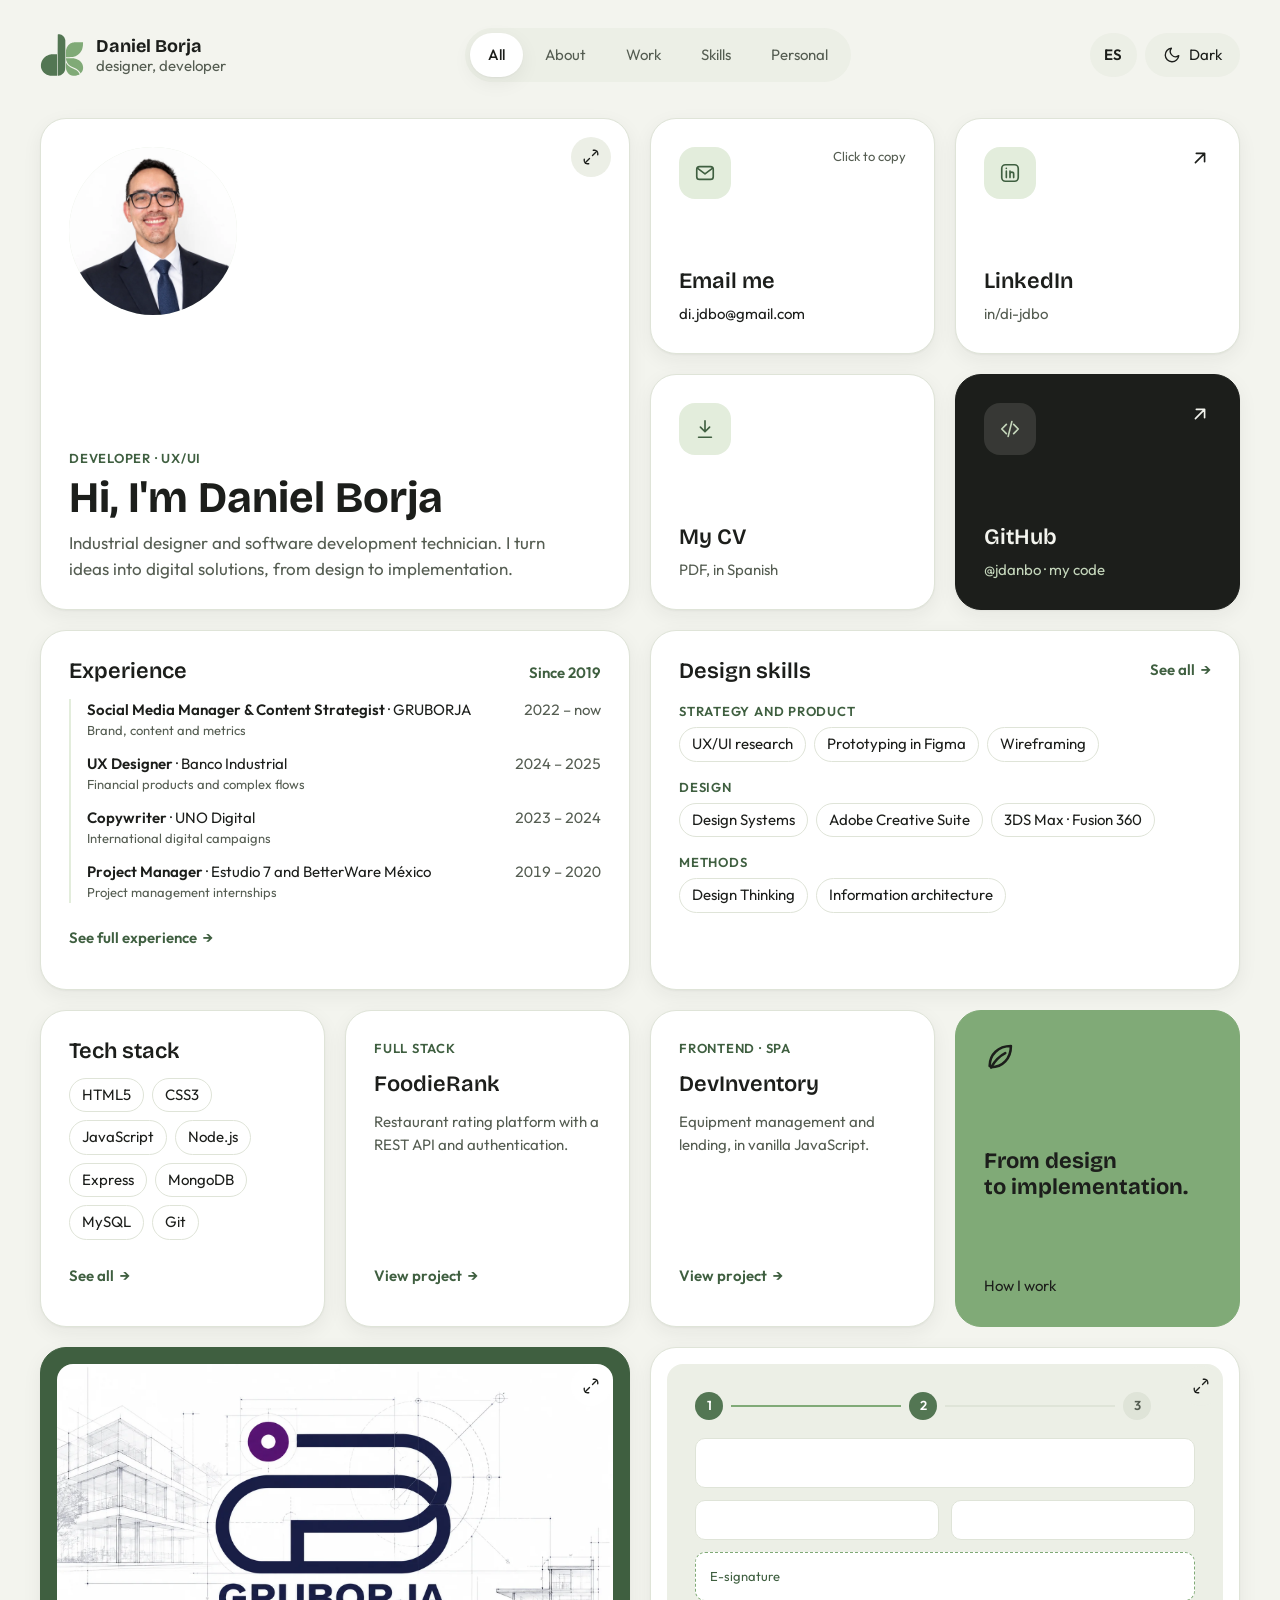
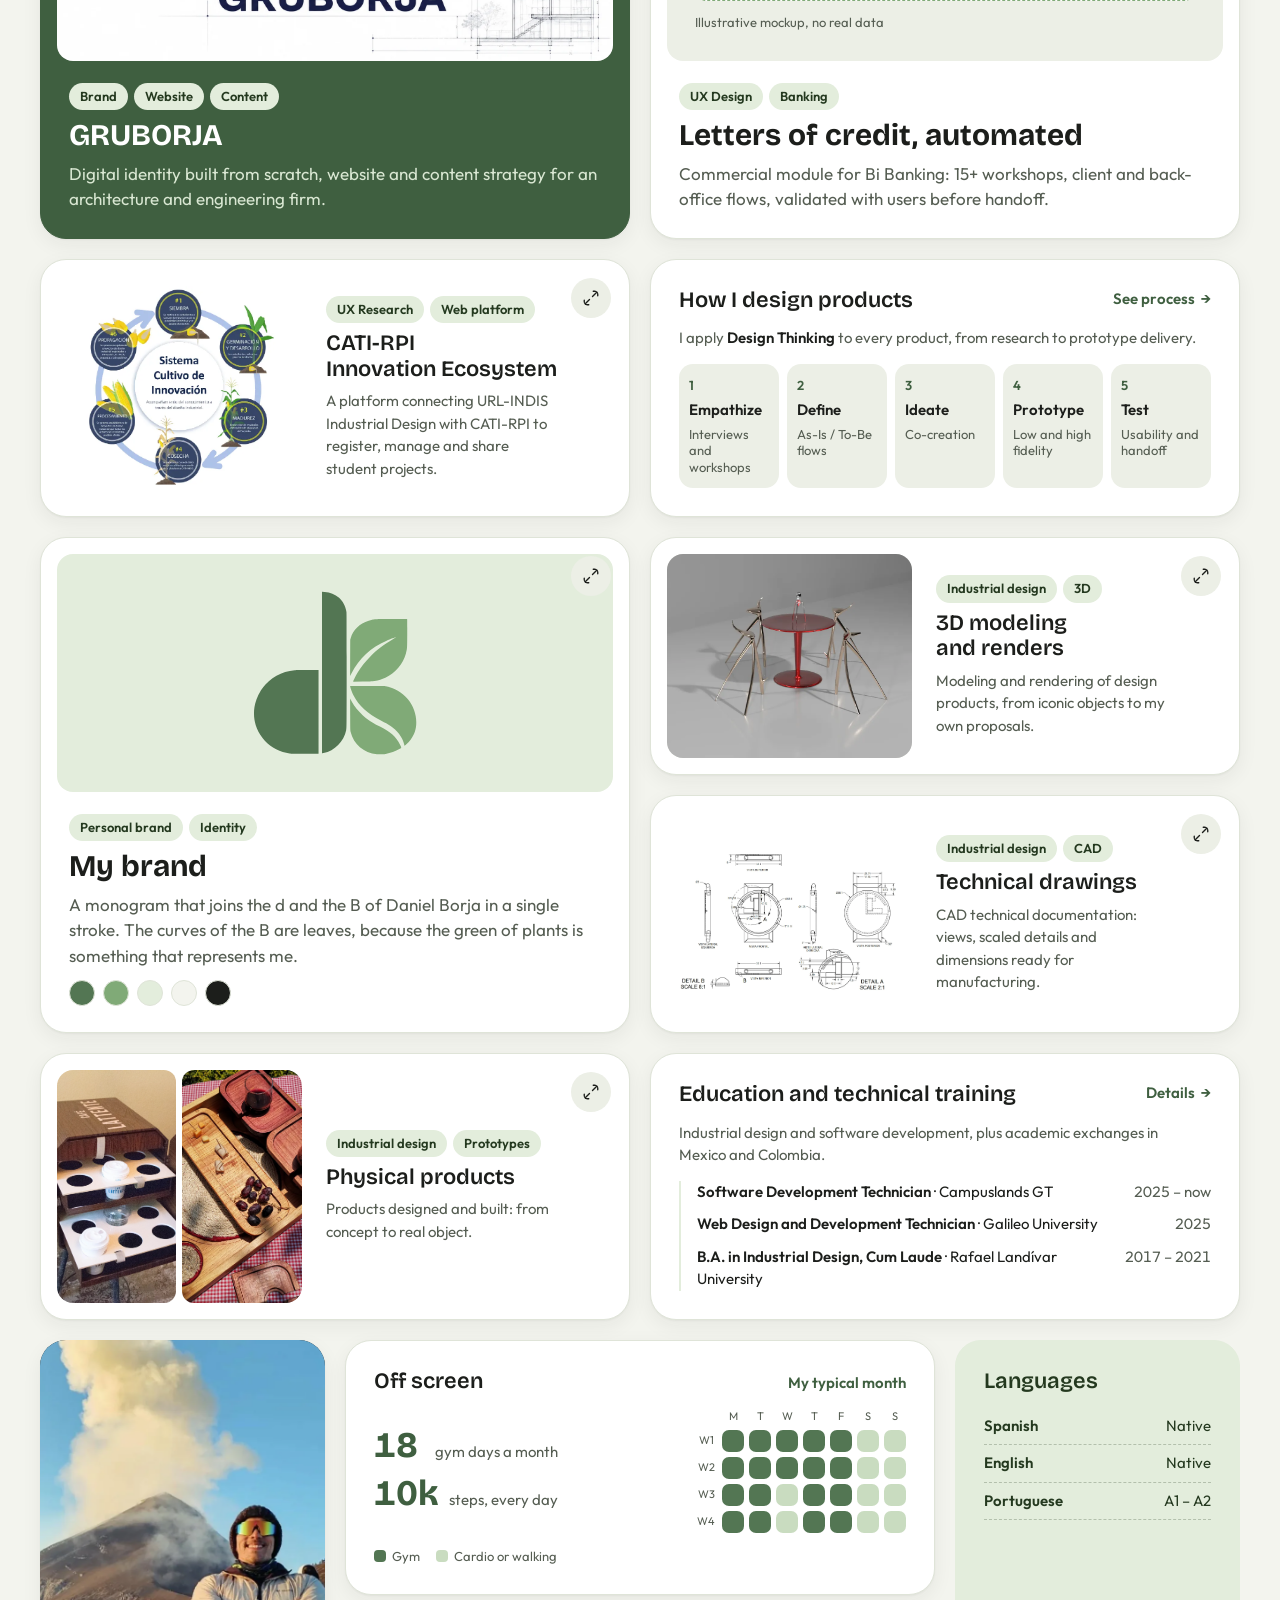
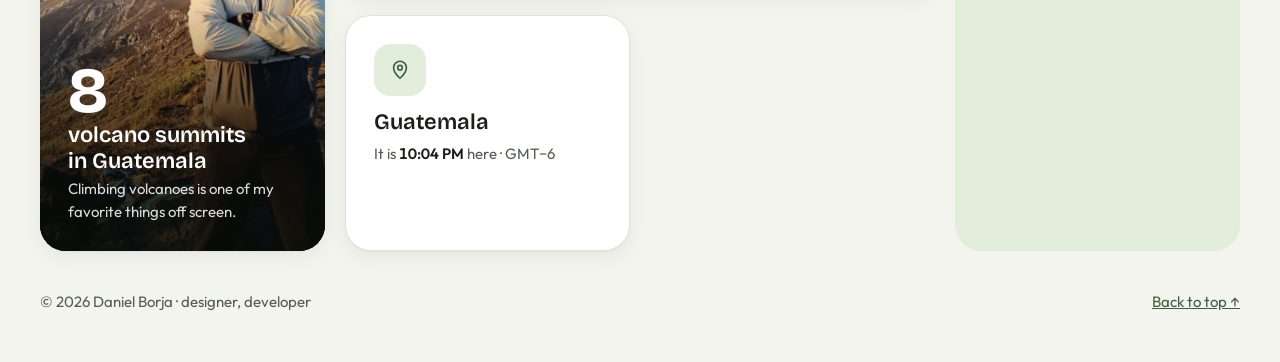
==== commit eb718088: "Habilidades de diseño en chips agrupados Tres grupos con etiquetas (estrategia y producto, diseño, m" ====
--- a/en/index.html
+++ b/en/index.html
@@ -80,7 +80,7 @@
     <div class="bento" id="bento">
 
       <!-- About -->
-      <article class="card card--about span-2" data-cat="sobre-mi">
+      <article class="card card--about span-2 row-2" data-cat="sobre-mi">
         <div class="avatar">
           <img class="avatar__img" src="../assets/img/perfil.webp" alt="Photo of Daniel Borja" width="800" height="800" data-fallback>
           <svg class="avatar__fallback" viewBox="129 152 995 977" aria-hidden="true"><path class="db-dark" fill-rule="evenodd" d="M357.5 1108.9C306.5 1104.1 255.8 1080.1 217.9 1042.9C152.1 978.1 132.1 885.1 164.7 794.6C195.9 707.8 276.5 640.7 366.5 626.6C385.8 623.6 400.0 623.0 456.8 623.0L514.0 623.0L514.0 866.5L514.0 1110.0L440.2 1109.9C399.7 1109.8 362.4 1109.4 357.5 1108.9ZM530.7 1109.3C529.5 1108.2 529.9 175.2 531.0 174.5C533.9 172.7 556.9 172.2 568.8 173.6C634.1 181.2 683.5 227.7 699.2 296.5L701.5 306.5L701.8 621.5C702.1 943.0 702.1 947.7 698.4 966.0C682.7 1044.2 620.8 1101.3 543.6 1108.9C530.7 1110.2 531.5 1110.2 530.7 1109.3Z"/><path class="db-light" fill-rule="evenodd" d="M876.8 1108.5C788.9 1096.5 722.6 1023.9 716.0 932.4C714.7 914.7 714.7 808.2 715.9 809.5C716.4 810.1 719.4 815.0 722.4 820.4C736.8 845.8 757.5 869.3 785.9 892.4C791.1 896.6 796.2 900.6 797.4 901.2C798.6 901.8 801.1 903.6 803.0 905.1C814.2 913.8 859.1 937.9 887.0 950.0C901.4 956.2 935.6 974.0 946.2 980.7C978.0 1000.8 1001.6 1025.2 1014.9 1051.8C1018.8 1059.6 1024.0 1072.1 1024.0 1073.7C1024.0 1075.8 1000.4 1088.5 984.0 1095.3C967.8 1102.0 948.6 1106.9 930.5 1109.0C918.3 1110.4 888.6 1110.1 876.8 1108.5ZM1043.5 1052.2C1042.5 1049.6 1040.1 1044.6 1038.2 1041.0C1012.9 994.9 972.6 962.9 900.0 931.2C824.7 898.4 779.7 865.1 748.6 819.2C730.3 792.2 716.0 748.7 716.0 720.1L716.0 714.0L757.2 713.8C836.1 713.3 892.6 714.4 908.5 716.9C966.4 726.0 1014.2 751.2 1050.3 791.8C1114.9 864.4 1123.0 965.7 1069.6 1032.9C1062.7 1041.6 1047.8 1057.0 1046.3 1057.0C1045.7 1057.0 1044.5 1054.9 1043.5 1052.2ZM715.0 625.8C715.0 565.9 715.7 543.3 718.0 529.5C732.2 445.6 788.2 383.0 870.1 359.5C900.0 350.9 913.1 350.0 1016.2 350.0L1102.0 350.0L1102.0 376.3C1102.0 446.3 1091.3 497.7 1066.4 546.9C1027.4 623.9 960.1 672.0 871.4 686.1C858.2 688.2 853.9 688.4 786.2 688.7L715.0 689.1L715.0 625.8Z"/></svg>
@@ -118,6 +118,29 @@
         <span class="card__body">
           <span class="card__title">LinkedIn</span>
           <span class="card__text card__text--small">in/di-jdbo</span>
+        </span>
+        <svg class="icon card__arrow" viewBox="0 0 24 24" aria-hidden="true"><path d="M7 17 17 7M8 7h9v9"/></svg>
+      </a>
+
+      <!-- CV -->
+      <a class="card card--link" href="../assets/cv/CV_Daniel_Borja.pdf" download data-cat="sobre-mi">
+        <span class="card__icon">
+          <svg class="icon" viewBox="0 0 24 24" aria-hidden="true"><path d="M12 3v12M7 10l5 5 5-5M5 21h14"/></svg>
+        </span>
+        <span class="card__body">
+          <span class="card__title">My CV</span>
+          <span class="card__text card__text--small">PDF, in Spanish</span>
+        </span>
+      </a>
+
+      <!-- GitHub -->
+      <a class="card card--link card--ink" href="https://github.com/jdanbo" target="_blank" rel="noopener" data-cat="sobre-mi trabajo">
+        <span class="card__icon">
+          <svg class="icon" viewBox="0 0 24 24" aria-hidden="true"><path d="m8 7-5 5 5 5M16 7l5 5-5 5M14 4l-4 16"/></svg>
+        </span>
+        <span class="card__body">
+          <span class="card__title">GitHub</span>
+          <span class="card__text card__text--small">@jdanbo · my code</span>
         </span>
         <svg class="icon card__arrow" viewBox="0 0 24 24" aria-hidden="true"><path d="M7 17 17 7M8 7h9v9"/></svg>
       </a>
@@ -137,6 +160,28 @@
         <button class="card__more" type="button" data-open="tpl-experiencia" aria-haspopup="dialog">See full experience <span aria-hidden="true">→</span></button>
       </article>
 
+      <!-- Design and UX skills -->
+      <article class="card span-2" data-cat="habilidades">
+        <header class="card__head">
+          <h2 class="card__title">Design skills</h2>
+          <button class="card__more" type="button" data-open="tpl-diseno" aria-haspopup="dialog">See all <span aria-hidden="true">→</span></button>
+        </header>
+        <div class="skill-rows">
+          <div class="skill-row">
+            <h3 class="skill-row__label">Strategy and product</h3>
+            <p class="chips"><span class="chip">UX/UI research</span><span class="chip">Prototyping in Figma</span><span class="chip">Wireframing</span></p>
+          </div>
+          <div class="skill-row">
+            <h3 class="skill-row__label">Design</h3>
+            <p class="chips"><span class="chip">Design Systems</span><span class="chip">Adobe Creative Suite</span><span class="chip">3DS Max · Fusion 360</span></p>
+          </div>
+          <div class="skill-row">
+            <h3 class="skill-row__label">Methods</h3>
+            <p class="chips"><span class="chip">Design Thinking</span><span class="chip">Information architecture</span></p>
+          </div>
+        </div>
+      </article>
+
       <!-- Tech stack -->
       <article class="card" data-cat="habilidades">
         <h2 class="card__title">Tech stack</h2>
@@ -148,17 +193,21 @@
         <button class="card__more" type="button" data-open="tpl-stack" aria-haspopup="dialog">See all <span aria-hidden="true">→</span></button>
       </article>
 
-      <!-- GitHub -->
-      <a class="card card--link card--ink" href="https://github.com/jdanbo" target="_blank" rel="noopener" data-cat="trabajo habilidades">
-        <span class="card__icon">
-          <svg class="icon" viewBox="0 0 24 24" aria-hidden="true"><path d="m8 7-5 5 5 5M16 7l5 5-5 5M14 4l-4 16"/></svg>
-        </span>
-        <span class="card__body">
-          <span class="card__title">GitHub</span>
-          <span class="card__text card__text--small">@jdanbo · my code</span>
-        </span>
-        <svg class="icon card__arrow" viewBox="0 0 24 24" aria-hidden="true"><path d="M7 17 17 7M8 7h9v9"/></svg>
-      </a>
+      <!-- Project: FoodieRank -->
+      <article class="card card--mini-project" data-cat="trabajo habilidades">
+        <p class="eyebrow">Full stack</p>
+        <h2 class="card__title">FoodieRank</h2>
+        <p class="card__text card__text--small">Restaurant rating platform with a REST API and authentication.</p>
+        <button class="card__more" type="button" data-open="tpl-foodierank" aria-haspopup="dialog">View project <span aria-hidden="true">→</span></button>
+      </article>
+
+      <!-- Project: DevInventory -->
+      <article class="card card--mini-project" data-cat="trabajo habilidades">
+        <p class="eyebrow">Frontend · SPA</p>
+        <h2 class="card__title">DevInventory</h2>
+        <p class="card__text card__text--small">Equipment management and lending, in vanilla JavaScript.</p>
+        <button class="card__more" type="button" data-open="tpl-devinventory" aria-haspopup="dialog">View project <span aria-hidden="true">→</span></button>
+      </article>
 
       <!-- Project: GRUBORJA -->
       <article class="card card--project card--forest span-2 row-2" data-cat="trabajo">
@@ -175,40 +224,42 @@
         </button>
       </article>
 
-      <!-- Design and UX skills -->
-      <article class="card span-2" data-cat="habilidades">
-        <header class="card__head">
-          <h2 class="card__title">Design skills</h2>
-          <button class="card__more" type="button" data-open="tpl-diseno" aria-haspopup="dialog">See all <span aria-hidden="true">→</span></button>
-        </header>
-        <div class="skill-groups">
-          <div class="skill-group">
-            <h3 class="skill-group__title">Strategy and product</h3>
-            <ul class="skill-group__list">
-              <li>UX/UI research</li>
-              <li>Prototyping in Figma</li>
-              <li>Wireframing</li>
-              <li>Scrum · Kanban</li>
-            </ul>
+      <!-- Project: Letters of credit (Bi Banking) -->
+      <article class="card card--project span-2 row-2" data-cat="trabajo">
+        <div class="card__media card__media--ui" aria-hidden="true">
+          <div class="mock-steps">
+            <span class="mock-steps__dot is-done">1</span><span class="mock-steps__line is-done"></span>
+            <span class="mock-steps__dot is-done">2</span><span class="mock-steps__line"></span>
+            <span class="mock-steps__dot">3</span>
           </div>
-          <div class="skill-group">
-            <h3 class="skill-group__title">Design</h3>
-            <ul class="skill-group__list">
-              <li>Adobe Creative Suite</li>
-              <li>Design Systems</li>
-              <li>Responsive design</li>
-              <li>3DS Max · Fusion 360</li>
-            </ul>
-          </div>
-          <div class="skill-group">
-            <h3 class="skill-group__title">Methods and management</h3>
-            <ul class="skill-group__list">
-              <li>Design Thinking</li>
-              <li>Information architecture</li>
-              <li>Notion · Trello · Jira</li>
-            </ul>
-          </div>
-        </div>
+          <span class="mock-field"></span>
+          <span class="mock-row"><span class="mock-field"></span><span class="mock-field"></span></span>
+          <span class="mock-field mock-field--sign">E-signature</span>
+          <span class="mock-caption">Illustrative mockup, no real data</span>
+        </div>
+        <div class="card__body">
+          <p class="tags"><span class="tag">UX Design</span><span class="tag">Banking</span></p>
+          <h2 class="card__title card__title--lg">Letters of credit, automated</h2>
+          <p class="card__text">Commercial module for Bi Banking: 15+ workshops, client and back-office flows, validated with users before handoff.</p>
+        </div>
+        <button class="card__expand" type="button" data-open="tpl-bi" aria-haspopup="dialog" aria-label="Open case study: letters of credit">
+          <svg class="icon" viewBox="0 0 24 24" aria-hidden="true"><path d="M15 3h6v6M9 21H3v-6M21 3l-7 7M3 21l7-7"/></svg>
+        </button>
+      </article>
+
+      <!-- Project: CATI-RPI Innovation Ecosystem -->
+      <article class="card card--feature span-2" data-cat="trabajo">
+        <div class="card__media card__media--contain">
+          <img src="../assets/img/innovacion-1.webp" alt="Diagram of the Innovation Cultivation System: sowing, germination, maturity, harvest, processing and propagation" width="570" height="583" loading="lazy">
+        </div>
+        <div class="card__body">
+          <p class="tags"><span class="tag">UX Research</span><span class="tag">Web platform</span></p>
+          <h2 class="card__title">CATI-RPI Innovation Ecosystem</h2>
+          <p class="card__text card__text--small">A platform connecting URL-INDIS Industrial Design with CATI-RPI to register, manage and share student projects.</p>
+        </div>
+        <button class="card__expand" type="button" data-open="tpl-cati" aria-haspopup="dialog" aria-label="Open case study: CATI-RPI Innovation Ecosystem">
+          <svg class="icon" viewBox="0 0 24 24" aria-hidden="true"><path d="M15 3h6v6M9 21H3v-6M21 3l-7 7M3 21l7-7"/></svg>
+        </button>
       </article>
 
       <!-- How I design products: Design Thinking -->
@@ -227,29 +278,6 @@
         </ol>
       </article>
 
-      <!-- Project: Letters of credit (Bi Banking) -->
-      <article class="card card--project span-2 row-2" data-cat="trabajo">
-        <div class="card__media card__media--ui" aria-hidden="true">
-          <div class="mock-steps">
-            <span class="mock-steps__dot is-done">1</span><span class="mock-steps__line is-done"></span>
-            <span class="mock-steps__dot is-done">2</span><span class="mock-steps__line"></span>
-            <span class="mock-steps__dot">3</span>
-          </div>
-          <span class="mock-field"></span>
-          <span class="mock-row"><span class="mock-field"></span><span class="mock-field"></span></span>
-          <span class="mock-field mock-field--sign">E-signature</span>
-          <span class="mock-caption">Illustrative mockup, no real data</span>
-        </div>
-        <div class="card__body">
-          <p class="tags"><span class="tag">UX Design</span><span class="tag">Banking</span></p>
-          <h2 class="card__title card__title--lg">Letters of credit, automated</h2>
-          <p class="card__text">Commercial module for Bi Banking: 15+ workshops, client and back-office flows, validated with users before handoff.</p>
-        </div>
-        <button class="card__expand" type="button" data-open="tpl-bi" aria-haspopup="dialog" aria-label="Open case study: letters of credit">
-          <svg class="icon" viewBox="0 0 24 24" aria-hidden="true"><path d="M15 3h6v6M9 21H3v-6M21 3l-7 7M3 21l7-7"/></svg>
-        </button>
-      </article>
-
       <!-- My brand: logo -->
       <article class="card card--brand span-2 row-2" data-cat="sobre-mi trabajo">
         <div class="brand-stage">
@@ -272,37 +300,6 @@
         </button>
       </article>
 
-      <!-- Project: CATI-RPI Innovation Ecosystem -->
-      <article class="card card--feature span-2" data-cat="trabajo">
-        <div class="card__media card__media--contain">
-          <img src="../assets/img/innovacion-1.webp" alt="Diagram of the Innovation Cultivation System: sowing, germination, maturity, harvest, processing and propagation" width="570" height="583" loading="lazy">
-        </div>
-        <div class="card__body">
-          <p class="tags"><span class="tag">UX Research</span><span class="tag">Web platform</span></p>
-          <h2 class="card__title">CATI-RPI Innovation Ecosystem</h2>
-          <p class="card__text card__text--small">A platform connecting URL-INDIS Industrial Design with CATI-RPI to register, manage and share student projects.</p>
-        </div>
-        <button class="card__expand" type="button" data-open="tpl-cati" aria-haspopup="dialog" aria-label="Open case study: CATI-RPI Innovation Ecosystem">
-          <svg class="icon" viewBox="0 0 24 24" aria-hidden="true"><path d="M15 3h6v6M9 21H3v-6M21 3l-7 7M3 21l7-7"/></svg>
-        </button>
-      </article>
-
-      <!-- Project: FoodieRank -->
-      <article class="card card--mini-project" data-cat="trabajo habilidades">
-        <p class="eyebrow">Full stack</p>
-        <h2 class="card__title">FoodieRank</h2>
-        <p class="card__text card__text--small">Restaurant rating platform with a REST API and authentication.</p>
-        <button class="card__more" type="button" data-open="tpl-foodierank" aria-haspopup="dialog">View project <span aria-hidden="true">→</span></button>
-      </article>
-
-      <!-- Project: DevInventory -->
-      <article class="card card--mini-project" data-cat="trabajo habilidades">
-        <p class="eyebrow">Frontend · SPA</p>
-        <h2 class="card__title">DevInventory</h2>
-        <p class="card__text card__text--small">Equipment management and lending, in vanilla JavaScript.</p>
-        <button class="card__more" type="button" data-open="tpl-devinventory" aria-haspopup="dialog">View project <span aria-hidden="true">→</span></button>
-      </article>
-
       <!-- 3D modeling and renders -->
       <article class="card card--feature span-2" data-cat="trabajo">
         <div class="card__media">
@@ -347,6 +344,20 @@
         <button class="card__expand" type="button" data-open="tpl-fisicos" aria-haspopup="dialog" aria-label="Open: physical products">
           <svg class="icon" viewBox="0 0 24 24" aria-hidden="true"><path d="M15 3h6v6M9 21H3v-6M21 3l-7 7M3 21l7-7"/></svg>
         </button>
+      </article>
+
+      <!-- Education and technical training -->
+      <article class="card card--list span-2" data-cat="sobre-mi">
+        <header class="card__head">
+          <h2 class="card__title">Education and technical training</h2>
+          <button class="card__more" type="button" data-open="tpl-educacion" aria-haspopup="dialog">Details <span aria-hidden="true">→</span></button>
+        </header>
+        <p class="card__text card__text--small">Industrial design and software development, plus academic exchanges in Mexico and Colombia.</p>
+        <ul class="timeline">
+          <li><span><b>Software Development Technician</b> · Campuslands GT</span><span class="timeline__date">2025 – now</span></li>
+          <li><span><b>Web Design and Development Technician</b> · Galileo University</span><span class="timeline__date">2025</span></li>
+          <li><span><b>B.A. in Industrial Design, Cum Laude</b> · Rafael Landívar University</span><span class="timeline__date">2017 – 2021</span></li>
+        </ul>
       </article>
 
       <!-- Volcanoes -->
@@ -359,8 +370,27 @@
         </div>
       </article>
 
+      <!-- Off screen: gym routine and steps (data in js/data.js) -->
+      <article class="card span-2" data-cat="personal">
+        <header class="card__head">
+          <h2 class="card__title">Off screen</h2>
+          <span class="card__meta">My typical month</span>
+        </header>
+        <div class="routine">
+          <div class="routine__stats">
+            <p class="stat"><span class="stat__n" id="gym-total">18</span><span class="stat__l">gym days a month</span></p>
+            <p class="stat"><span class="stat__n" id="gym-pasos">10k</span><span class="stat__l">steps, every day</span></p>
+          </div>
+          <div class="routine__grid" id="gym-rutina" role="img" aria-label="Monthly routine: two weeks with 5 gym days, two weeks with 4, and cardio or walking on the other days"></div>
+        </div>
+        <p class="routine__legend">
+          <span class="routine__key"><span class="routine__cell is-gym"></span>Gym</span>
+          <span class="routine__key"><span class="routine__cell is-cardio"></span>Cardio or walking</span>
+        </p>
+      </article>
+
       <!-- Languages + Duolingo -->
-      <article class="card card--mint" data-cat="personal sobre-mi">
+      <article class="card card--mint row-2" data-cat="personal sobre-mi">
         <header class="card__head">
           <h2 class="card__title">Languages</h2>
           <span class="streak" id="duolingo-streak" hidden>
@@ -376,20 +406,6 @@
         <a class="card__more" id="duolingo-link" href="https://www.duolingo.com/" target="_blank" rel="noopener" hidden>My Duolingo profile <span aria-hidden="true">↗</span></a>
       </article>
 
-      <!-- Education and technical training -->
-      <article class="card card--list span-2" data-cat="sobre-mi">
-        <header class="card__head">
-          <h2 class="card__title">Education and technical training</h2>
-          <button class="card__more" type="button" data-open="tpl-educacion" aria-haspopup="dialog">Details <span aria-hidden="true">→</span></button>
-        </header>
-        <p class="card__text card__text--small">Industrial design and software development, plus academic exchanges in Mexico and Colombia.</p>
-        <ul class="timeline">
-          <li><span><b>Software Development Technician</b> · Campuslands GT</span><span class="timeline__date">2025 – now</span></li>
-          <li><span><b>Web Design and Development Technician</b> · Galileo University</span><span class="timeline__date">2025</span></li>
-          <li><span><b>B.A. in Industrial Design, Cum Laude</b> · Rafael Landívar University</span><span class="timeline__date">2017 – 2021</span></li>
-        </ul>
-      </article>
-
       <!-- Quote -->
       <figure class="card card--quote" data-cat="sobre-mi">
         <svg class="icon icon--leaf" viewBox="0 0 24 24" aria-hidden="true"><path d="M5 20c8 0 14-6 14-15-9 0-15 6-15 14"/><path d="M5 20c3-5 6-8 10-10"/></svg>
@@ -397,36 +413,6 @@
         <figcaption class="card__text card__text--small">How I work</figcaption>
       </figure>
 
-      <!-- Off screen: gym routine and steps (data in js/data.js) -->
-      <article class="card span-2" data-cat="personal">
-        <header class="card__head">
-          <h2 class="card__title">Off screen</h2>
-          <span class="card__meta">My typical month</span>
-        </header>
-        <div class="routine">
-          <div class="routine__stats">
-            <p class="stat"><span class="stat__n" id="gym-total">18</span><span class="stat__l">gym days a month</span></p>
-            <p class="stat"><span class="stat__n" id="gym-pasos">10k</span><span class="stat__l">steps, every day</span></p>
-          </div>
-          <div class="routine__grid" id="gym-rutina" role="img" aria-label="Monthly routine: two weeks with 5 gym days, two weeks with 4, and cardio or walking on the other days"></div>
-        </div>
-        <p class="routine__legend">
-          <span class="routine__key"><span class="routine__cell is-gym"></span>Gym</span>
-          <span class="routine__key"><span class="routine__cell is-cardio"></span>Cardio or walking</span>
-        </p>
-      </article>
-
-      <!-- CV -->
-      <a class="card card--link" href="../assets/cv/CV_Daniel_Borja.pdf" download data-cat="sobre-mi">
-        <span class="card__icon">
-          <svg class="icon" viewBox="0 0 24 24" aria-hidden="true"><path d="M12 3v12M7 10l5 5 5-5M5 21h14"/></svg>
-        </span>
-        <span class="card__body">
-          <span class="card__title">My CV</span>
-          <span class="card__text card__text--small">PDF, in Spanish</span>
-        </span>
-      </a>
-
       <!-- Location and local time -->
       <article class="card" data-cat="sobre-mi personal">
         <span class="card__icon">
@@ -437,7 +423,6 @@
           <p class="card__text card__text--small">It is <time class="clock" id="local-time">--:--</time> here · GMT−6</p>
         </div>
       </article>
-
     </div>
   </main>
 
--- a/assets/css/cards.css
+++ b/assets/css/cards.css
@@ -149,18 +149,28 @@
   text-underline-offset: 3px;
 }
 
-/* ---------- Sobre mí ---------- */
+/* ---------- Sobre mí (2 × 2, el punto de entrada del sitio) ---------- */
 .card--about {
-  flex-direction: row;
-  align-items: center;
-  gap: 28px;
+  flex-direction: column;
+  align-items: flex-start;
+  justify-content: space-between;
+  gap: 24px;
+}
+
+.card--about .card__title--xl {
+  font-size: clamp(2.25rem, 3.4vw, 3rem);
+}
+
+.card--about .card__text {
+  max-width: 44ch;
+  font-size: var(--text-md);
 }
 
 .avatar {
   position: relative;
   flex-shrink: 0;
-  width: 150px;
-  height: 150px;
+  width: 168px;
+  height: 168px;
   border-radius: 50%;
   background: var(--mint);
   overflow: hidden;
@@ -595,6 +605,21 @@
   color: var(--fg);
 }
 
+/* ---------- Tablet ---------- */
+@media (min-width: 601px) and (max-width: 1000px) {
+  .card--about.row-2 {
+    grid-row: auto;
+    flex-direction: row;
+    align-items: center;
+    gap: 28px;
+  }
+
+  .avatar {
+    width: 150px;
+    height: 150px;
+  }
+}
+
 /* ---------- Móvil ---------- */
 @media (max-width: 600px) {
   .card--about {
@@ -722,35 +747,26 @@
 }
 
 /* ---------- Habilidades de diseño ---------- */
-.skill-groups {
-  display: grid;
-  grid-template-columns: repeat(auto-fit, minmax(150px, 1fr));
-  gap: 12px;
-}
-
-.skill-group {
+.skill-rows {
+  display: flex;
+  flex-direction: column;
+  gap: 18px;
+  margin-top: 6px;
+}
+
+.skill-row {
   display: flex;
   flex-direction: column;
   gap: 8px;
-  padding: 14px 16px;
-  border-radius: var(--radius-sm);
-  background: var(--surface-2);
-}
-
-.skill-group__title {
+}
+
+.skill-row__label {
   font-family: var(--font-body);
   font-size: var(--text-xs);
   font-weight: 600;
   letter-spacing: 0.06em;
   text-transform: uppercase;
   color: var(--accent-text);
-}
-
-.skill-group__list {
-  display: flex;
-  flex-direction: column;
-  gap: 4px;
-  font-size: var(--text-sm);
 }
 
 @media (max-width: 600px) {
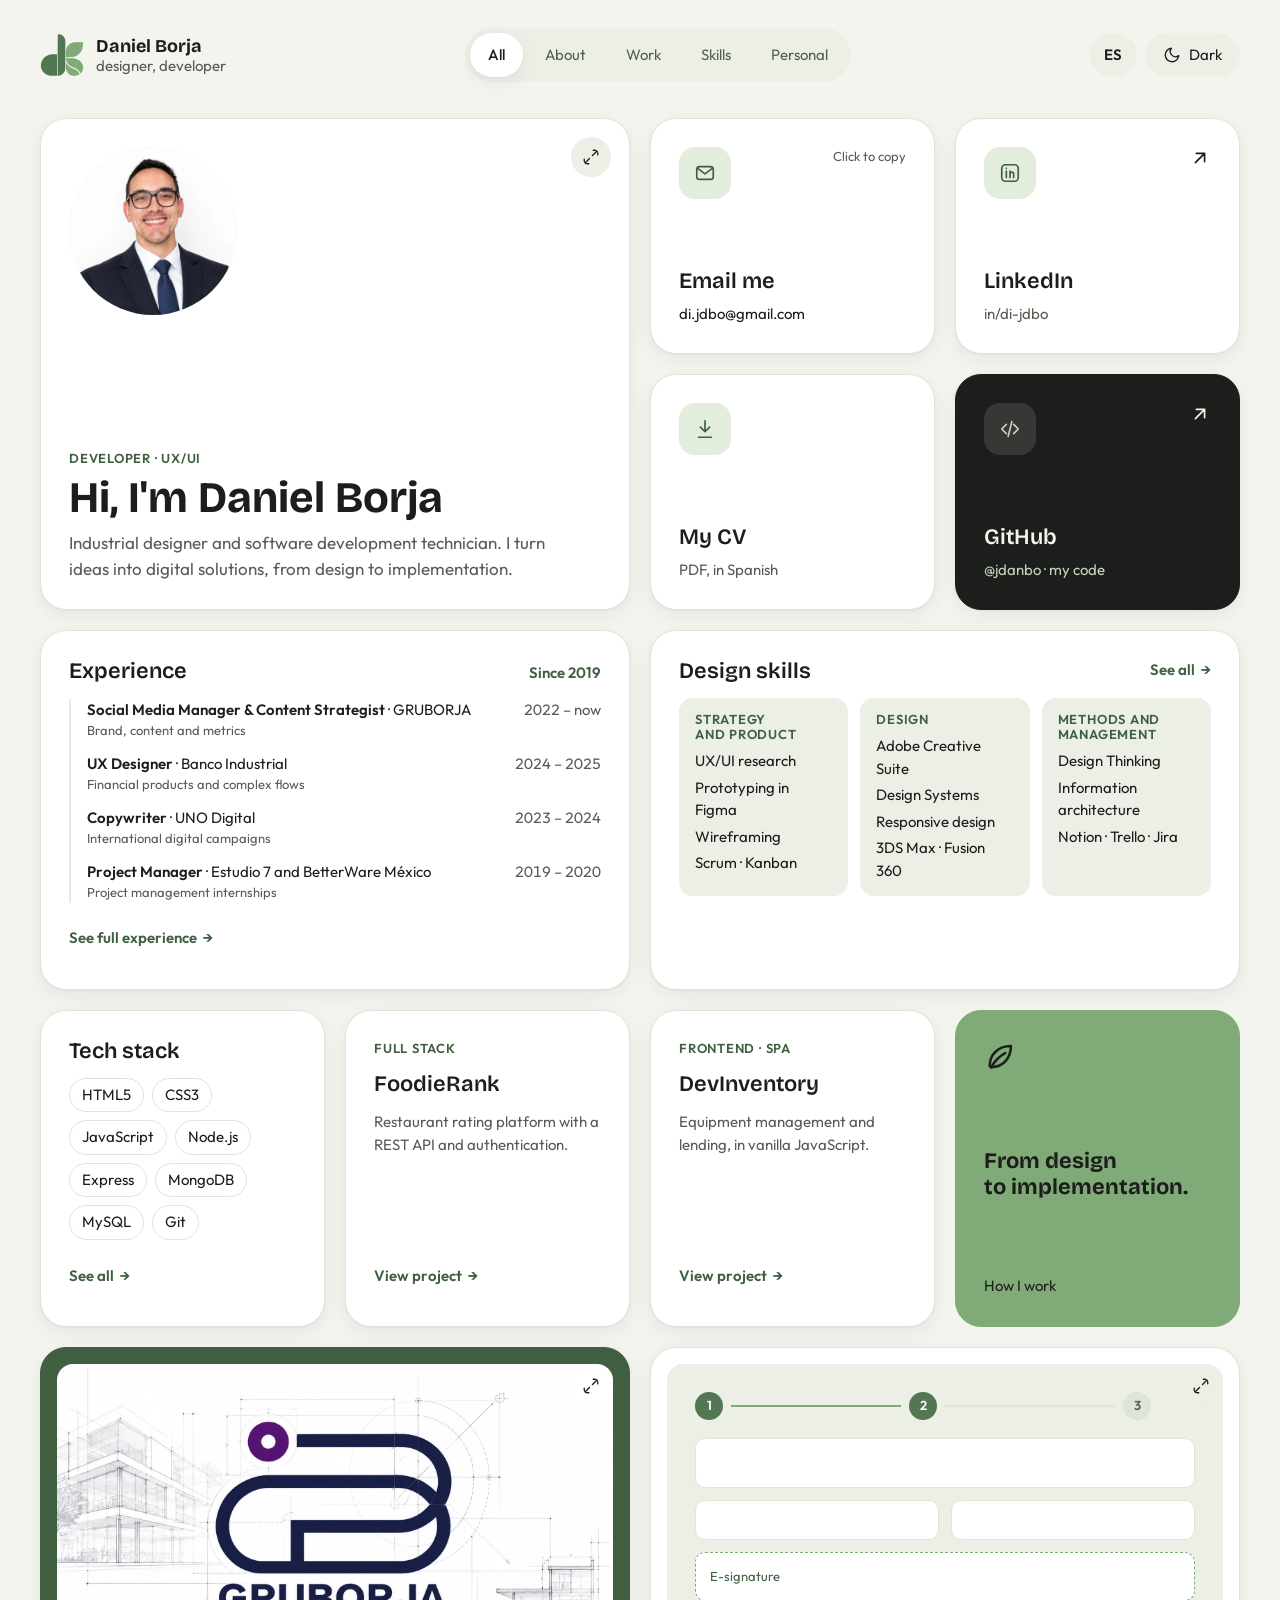
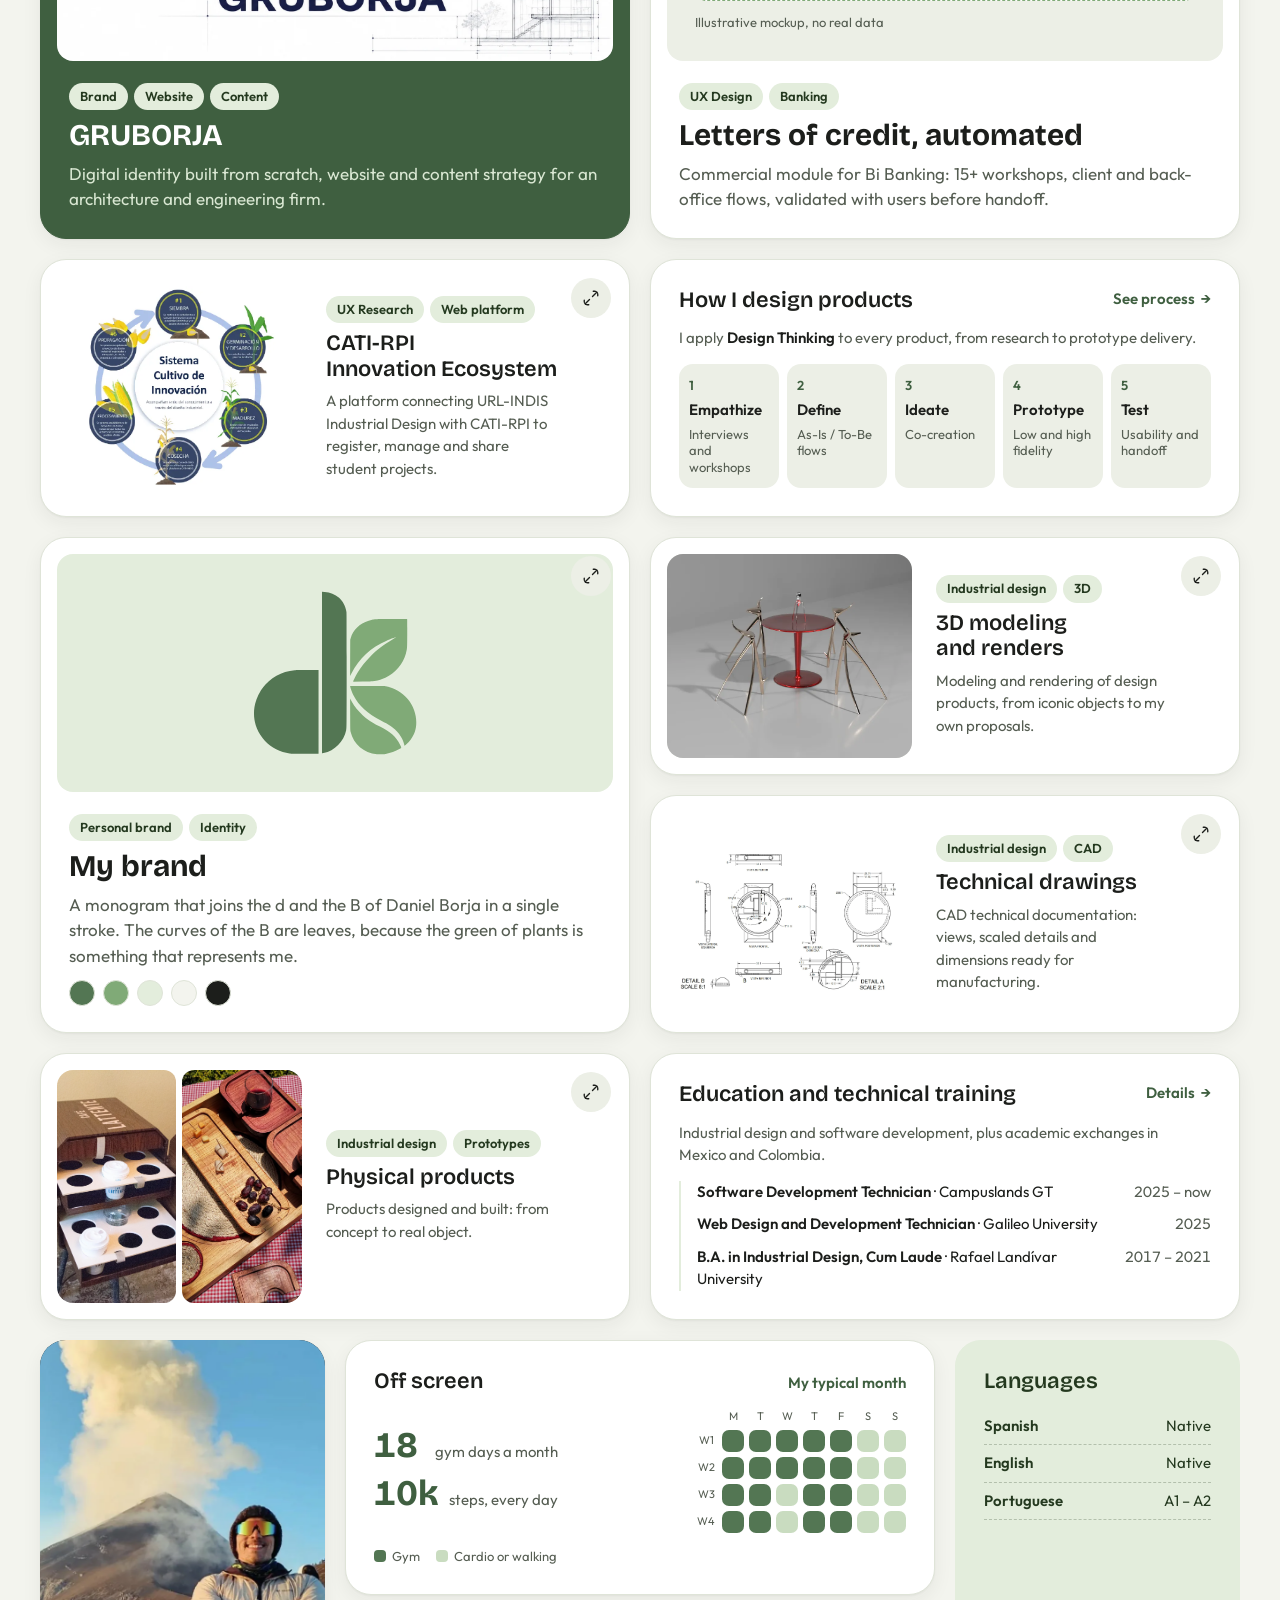
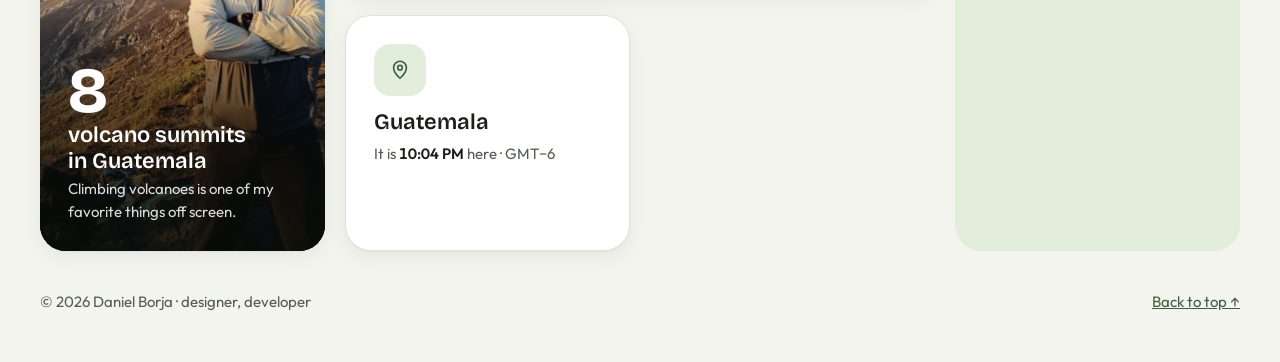
==== commit 683bacf9: "Primeras dos filas solo con mi información Presentación en 2x2 junto a correo, LinkedIn, CV y GitHub" ====
--- a/en/index.html
+++ b/en/index.html
@@ -166,18 +166,32 @@
           <h2 class="card__title">Design skills</h2>
           <button class="card__more" type="button" data-open="tpl-diseno" aria-haspopup="dialog">See all <span aria-hidden="true">→</span></button>
         </header>
-        <div class="skill-rows">
-          <div class="skill-row">
-            <h3 class="skill-row__label">Strategy and product</h3>
-            <p class="chips"><span class="chip">UX/UI research</span><span class="chip">Prototyping in Figma</span><span class="chip">Wireframing</span></p>
+        <div class="skill-groups">
+          <div class="skill-group">
+            <h3 class="skill-group__title">Strategy and product</h3>
+            <ul class="skill-group__list">
+              <li>UX/UI research</li>
+              <li>Prototyping in Figma</li>
+              <li>Wireframing</li>
+              <li>Scrum · Kanban</li>
+            </ul>
           </div>
-          <div class="skill-row">
-            <h3 class="skill-row__label">Design</h3>
-            <p class="chips"><span class="chip">Design Systems</span><span class="chip">Adobe Creative Suite</span><span class="chip">3DS Max · Fusion 360</span></p>
+          <div class="skill-group">
+            <h3 class="skill-group__title">Design</h3>
+            <ul class="skill-group__list">
+              <li>Adobe Creative Suite</li>
+              <li>Design Systems</li>
+              <li>Responsive design</li>
+              <li>3DS Max · Fusion 360</li>
+            </ul>
           </div>
-          <div class="skill-row">
-            <h3 class="skill-row__label">Methods</h3>
-            <p class="chips"><span class="chip">Design Thinking</span><span class="chip">Information architecture</span></p>
+          <div class="skill-group">
+            <h3 class="skill-group__title">Methods and management</h3>
+            <ul class="skill-group__list">
+              <li>Design Thinking</li>
+              <li>Information architecture</li>
+              <li>Notion · Trello · Jira</li>
+            </ul>
           </div>
         </div>
       </article>
--- a/assets/css/cards.css
+++ b/assets/css/cards.css
@@ -747,26 +747,35 @@
 }
 
 /* ---------- Habilidades de diseño ---------- */
-.skill-rows {
-  display: flex;
-  flex-direction: column;
-  gap: 18px;
-  margin-top: 6px;
-}
-
-.skill-row {
+.skill-groups {
+  display: grid;
+  grid-template-columns: repeat(auto-fit, minmax(150px, 1fr));
+  gap: 12px;
+}
+
+.skill-group {
   display: flex;
   flex-direction: column;
   gap: 8px;
-}
-
-.skill-row__label {
+  padding: 14px 16px;
+  border-radius: var(--radius-sm);
+  background: var(--surface-2);
+}
+
+.skill-group__title {
   font-family: var(--font-body);
   font-size: var(--text-xs);
   font-weight: 600;
   letter-spacing: 0.06em;
   text-transform: uppercase;
   color: var(--accent-text);
+}
+
+.skill-group__list {
+  display: flex;
+  flex-direction: column;
+  gap: 4px;
+  font-size: var(--text-sm);
 }
 
 @media (max-width: 600px) {
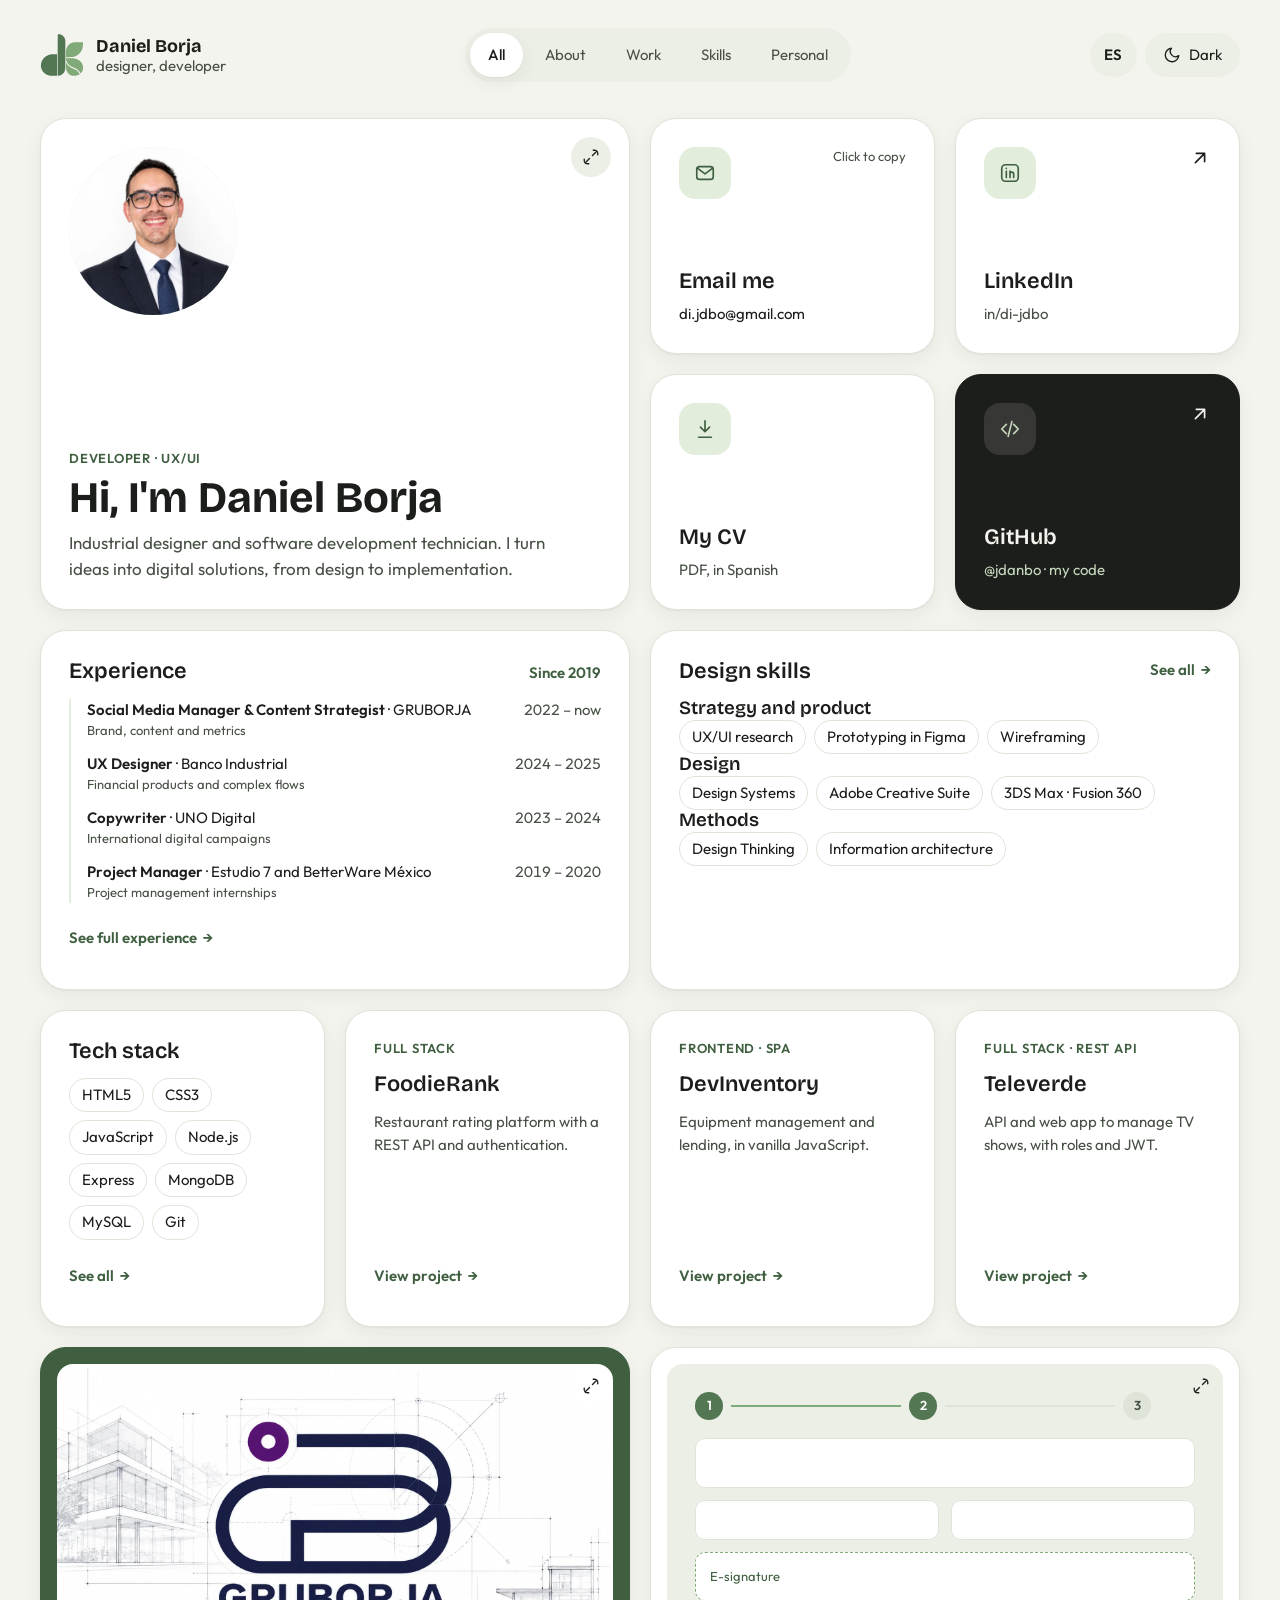
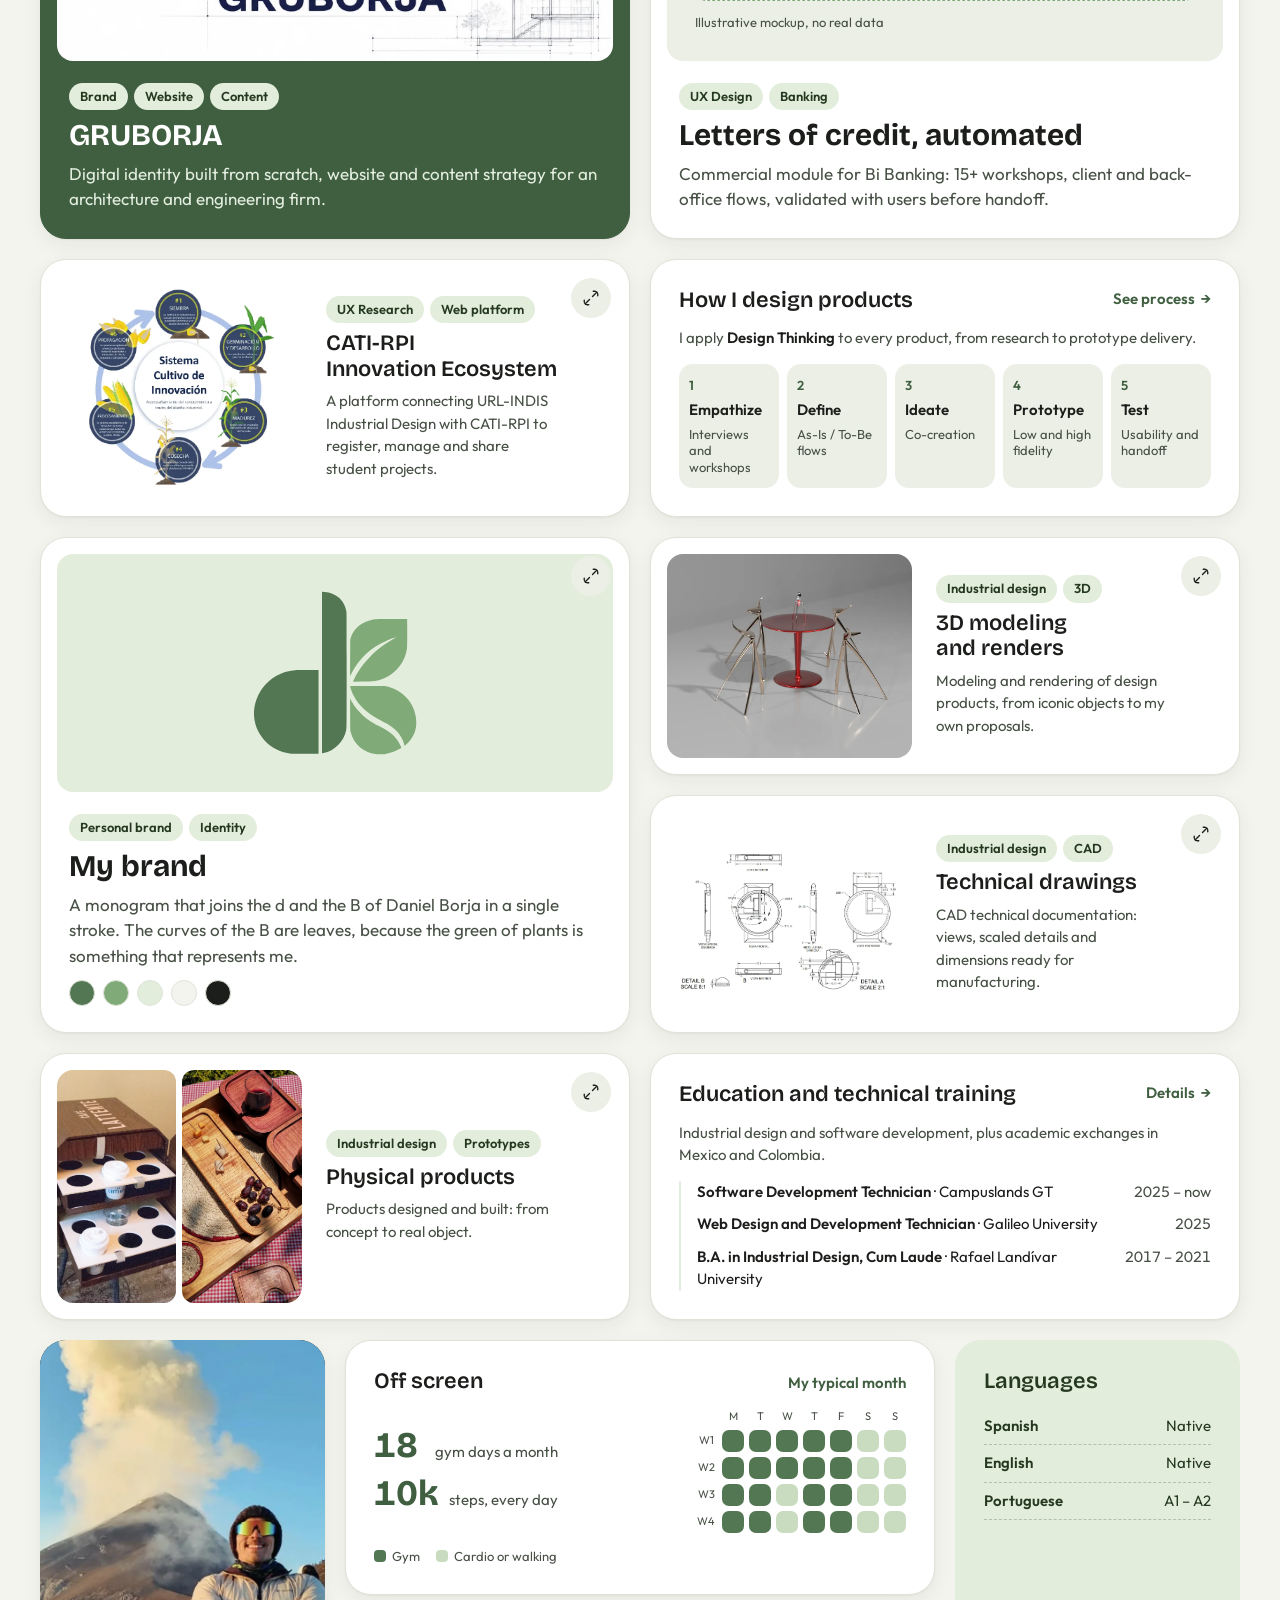
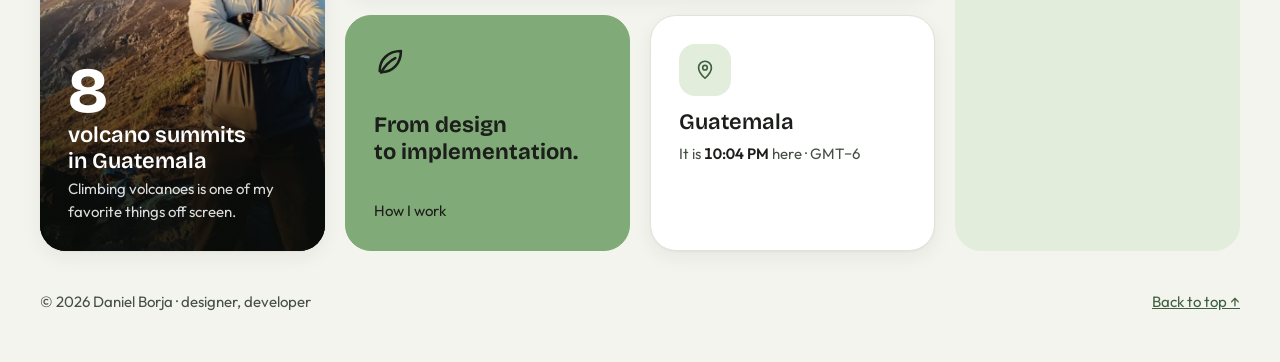
==== commit 45335625: "Agrega el proyecto Televerde y ordena los proyectos de código - Televerde: API REST con Express, Mon" ====
--- a/en/index.html
+++ b/en/index.html
@@ -166,32 +166,18 @@
           <h2 class="card__title">Design skills</h2>
           <button class="card__more" type="button" data-open="tpl-diseno" aria-haspopup="dialog">See all <span aria-hidden="true">→</span></button>
         </header>
-        <div class="skill-groups">
-          <div class="skill-group">
-            <h3 class="skill-group__title">Strategy and product</h3>
-            <ul class="skill-group__list">
-              <li>UX/UI research</li>
-              <li>Prototyping in Figma</li>
-              <li>Wireframing</li>
-              <li>Scrum · Kanban</li>
-            </ul>
+        <div class="skill-rows">
+          <div class="skill-row">
+            <h3 class="skill-row__label">Strategy and product</h3>
+            <p class="chips"><span class="chip">UX/UI research</span><span class="chip">Prototyping in Figma</span><span class="chip">Wireframing</span></p>
           </div>
-          <div class="skill-group">
-            <h3 class="skill-group__title">Design</h3>
-            <ul class="skill-group__list">
-              <li>Adobe Creative Suite</li>
-              <li>Design Systems</li>
-              <li>Responsive design</li>
-              <li>3DS Max · Fusion 360</li>
-            </ul>
+          <div class="skill-row">
+            <h3 class="skill-row__label">Design</h3>
+            <p class="chips"><span class="chip">Design Systems</span><span class="chip">Adobe Creative Suite</span><span class="chip">3DS Max · Fusion 360</span></p>
           </div>
-          <div class="skill-group">
-            <h3 class="skill-group__title">Methods and management</h3>
-            <ul class="skill-group__list">
-              <li>Design Thinking</li>
-              <li>Information architecture</li>
-              <li>Notion · Trello · Jira</li>
-            </ul>
+          <div class="skill-row">
+            <h3 class="skill-row__label">Methods</h3>
+            <p class="chips"><span class="chip">Design Thinking</span><span class="chip">Information architecture</span></p>
           </div>
         </div>
       </article>
@@ -208,7 +194,7 @@
       </article>
 
       <!-- Project: FoodieRank -->
-      <article class="card card--mini-project" data-cat="trabajo habilidades">
+      <article class="card card--mini-project" data-cat="trabajo">
         <p class="eyebrow">Full stack</p>
         <h2 class="card__title">FoodieRank</h2>
         <p class="card__text card__text--small">Restaurant rating platform with a REST API and authentication.</p>
@@ -216,11 +202,19 @@
       </article>
 
       <!-- Project: DevInventory -->
-      <article class="card card--mini-project" data-cat="trabajo habilidades">
+      <article class="card card--mini-project" data-cat="trabajo">
         <p class="eyebrow">Frontend · SPA</p>
         <h2 class="card__title">DevInventory</h2>
         <p class="card__text card__text--small">Equipment management and lending, in vanilla JavaScript.</p>
         <button class="card__more" type="button" data-open="tpl-devinventory" aria-haspopup="dialog">View project <span aria-hidden="true">→</span></button>
+      </article>
+
+      <!-- Project: Televerde -->
+      <article class="card card--mini-project" data-cat="trabajo">
+        <p class="eyebrow">Full stack · REST API</p>
+        <h2 class="card__title">Televerde</h2>
+        <p class="card__text card__text--small">API and web app to manage TV shows, with roles and JWT.</p>
+        <button class="card__more" type="button" data-open="tpl-televerde" aria-haspopup="dialog">View project <span aria-hidden="true">→</span></button>
       </article>
 
       <!-- Project: GRUBORJA -->
@@ -611,7 +605,7 @@
       <li><b>Authentication and interface:</b> user system, REST API endpoints and a responsive interface with dark mode.</li>
     </ul>
     <p class="chips"><span class="chip">JavaScript</span><span class="chip">Node.js</span><span class="chip">Express</span><span class="chip">MongoDB</span><span class="chip">CSS3</span></p>
-    <p class="modal__actions"><a class="btn" href="https://github.com/jdanbo" target="_blank" rel="noopener">View on GitHub</a></p>
+    <p class="modal__actions"><a class="btn" href="https://github.com/jdanbo/foodierank-frontend" target="_blank" rel="noopener">View on GitHub</a></p>
   </template>
 
   <template id="tpl-devinventory">
@@ -625,6 +619,20 @@
     </ul>
     <p class="chips"><span class="chip">JavaScript ES6+</span><span class="chip">HTML5</span><span class="chip">CSS3</span><span class="chip">LocalStorage</span></p>
     <p class="modal__actions"><a class="btn" href="https://github.com/jdanbo" target="_blank" rel="noopener">View on GitHub</a></p>
+  </template>
+
+  <template id="tpl-televerde">
+    <p class="eyebrow">Project · Full stack</p>
+    <h2 class="modal__title" id="modal-title">Televerde</h2>
+    <p>A REST API and web app to manage TV shows (telenovelas, anime and cartoons), with an admin panel.</p>
+    <ul class="modal__list">
+      <li><b>MVC architecture:</b> models, controllers and routes in Express on MongoDB, with validation through DTOs and express-validator.</li>
+      <li><b>Security:</b> JWT in an <code>httpOnly</code> cookie, user and admin roles, and rate limiting to slow down login attacks.</li>
+      <li><b>API versioning:</b> every request declares its version with a semver header.</li>
+      <li><b>Vanilla JavaScript frontend:</b> login and sign-up, catalog, detail page with trailer and admin panel.</li>
+    </ul>
+    <p class="chips"><span class="chip">Node.js</span><span class="chip">Express</span><span class="chip">MongoDB</span><span class="chip">JWT</span><span class="chip">express-validator</span><span class="chip">JavaScript</span></p>
+    <p class="modal__actions"><a class="btn" href="https://github.com/jdanbo/Televerde_ReviewExpress" target="_blank" rel="noopener">View on GitHub</a></p>
   </template>
 
   <template id="tpl-experiencia">
--- a/assets/css/tokens.css
+++ b/assets/css/tokens.css
@@ -13,12 +13,12 @@
   --paper: #FFFFFF;         /* fondo para imágenes con fondo blanco (igual en ambos temas) */
   --line: #DFE4D8;          /* bordes */
   --fg: #1C1E1B;            /* texto principal */
-  --muted: #555D52;         /* texto secundario */
+  --muted: #475045;         /* texto secundario (contraste AAA, 7:1 o más) */
   --accent-text: #3F5F40;   /* enlaces y detalles en verde */
 
   --forest: #3F5F40;        /* verde bosque: tarjeta GRUBORJA, botón principal */
   --on-forest: #FFFFFF;
-  --on-forest-muted: #D9E7D2;
+  --on-forest-muted: #E4EEDF;
   --leaf: #80AA77;          /* verde hoja del logo */
   --leaf-dark: #537653;     /* verde oscuro del logo */
   --mint: #E3EDDC;          /* verde menta: tarjeta de idiomas, etiquetas */
@@ -61,11 +61,11 @@
     --surface-2: #232922;
     --line: #2D342B;
     --fg: #ECEFE8;
-    --muted: #A7B0A3;
-    --accent-text: #9CC792;
+    --muted: #B3C2AD;
+    --accent-text: #A8D39E;
     --forest: #2C4A2E;
     --on-forest: #F3F4EE;
-    --on-forest-muted: #C4D6BB;
+    --on-forest-muted: #D2E3CA;
     --leaf: #8FBD88;
     --leaf-dark: #80AA77;
     --mint: #203021;
@@ -90,11 +90,11 @@
   --surface-2: #232922;
   --line: #2D342B;
   --fg: #ECEFE8;
-  --muted: #A7B0A3;
-  --accent-text: #9CC792;
+  --muted: #B3C2AD;
+  --accent-text: #A8D39E;
   --forest: #2C4A2E;
   --on-forest: #F3F4EE;
-  --on-forest-muted: #C4D6BB;
+  --on-forest-muted: #D2E3CA;
   --leaf: #8FBD88;
   --leaf-dark: #80AA77;
   --mint: #203021;
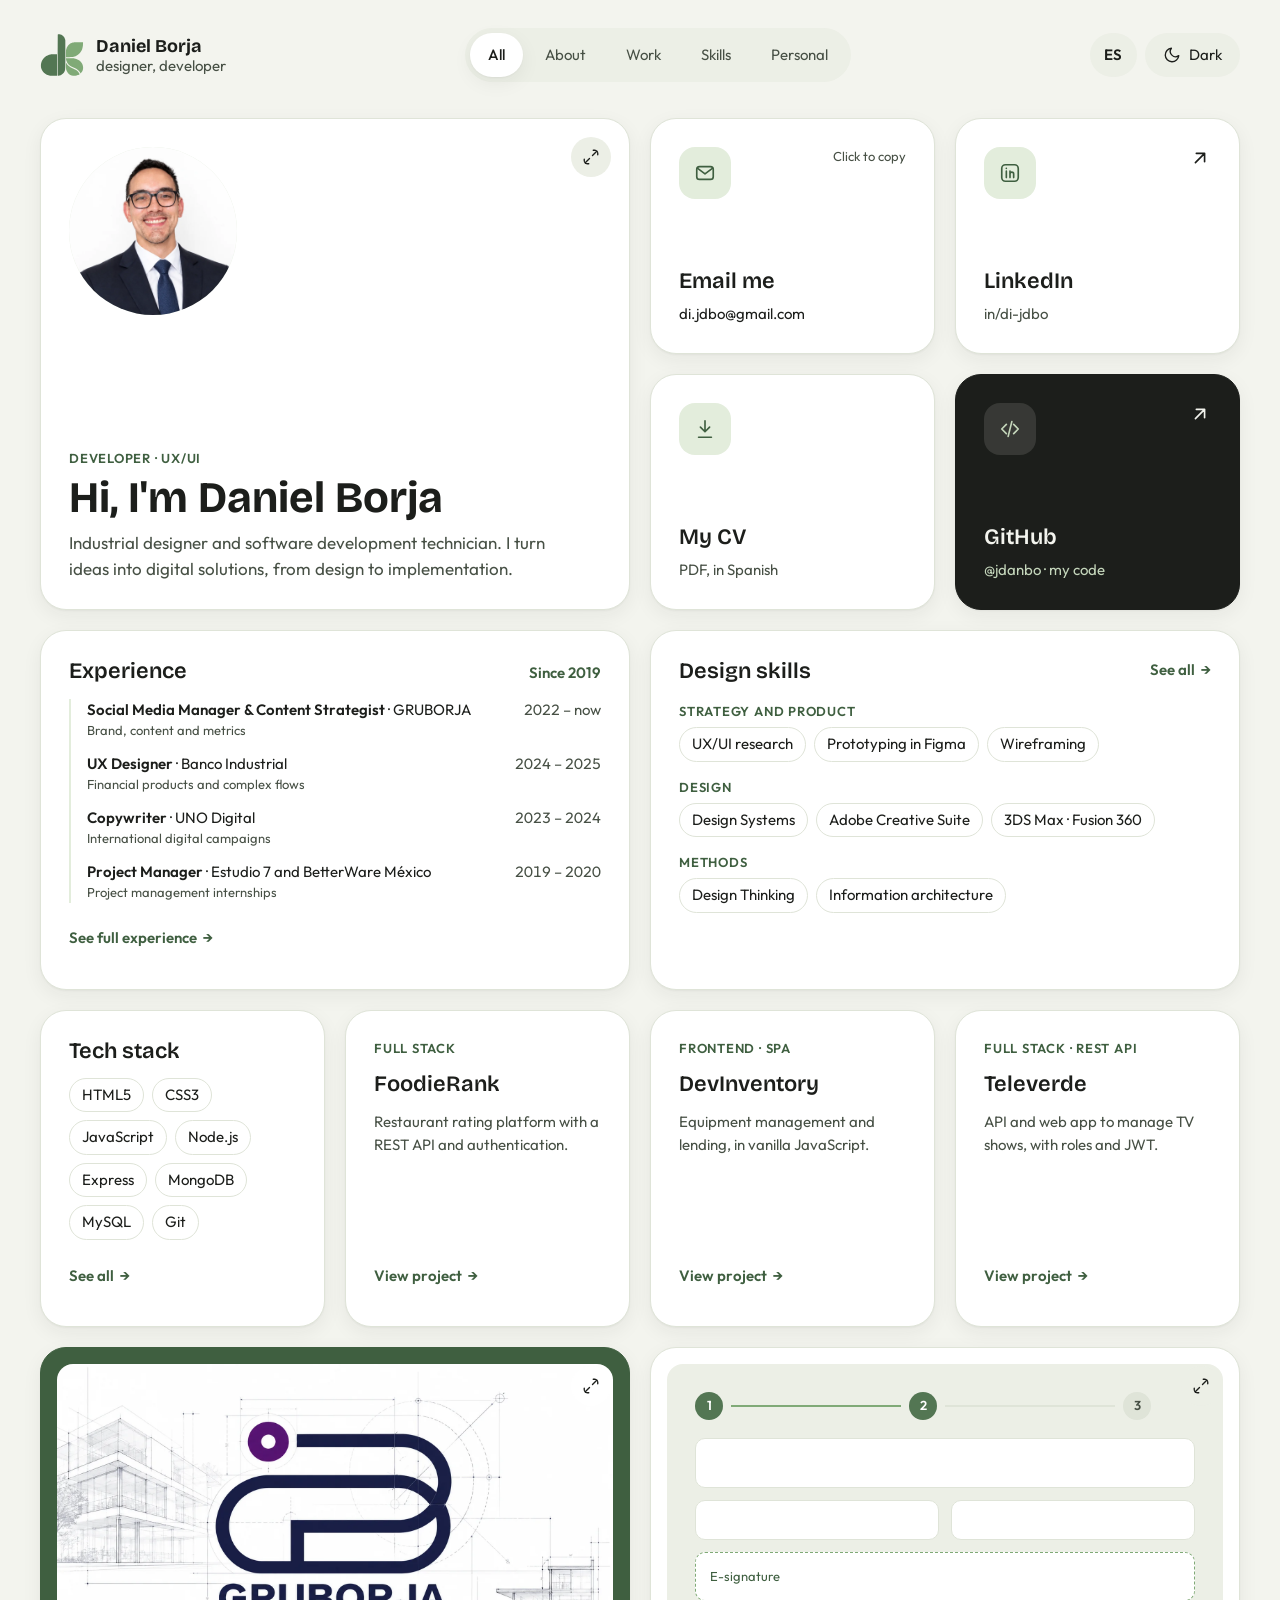
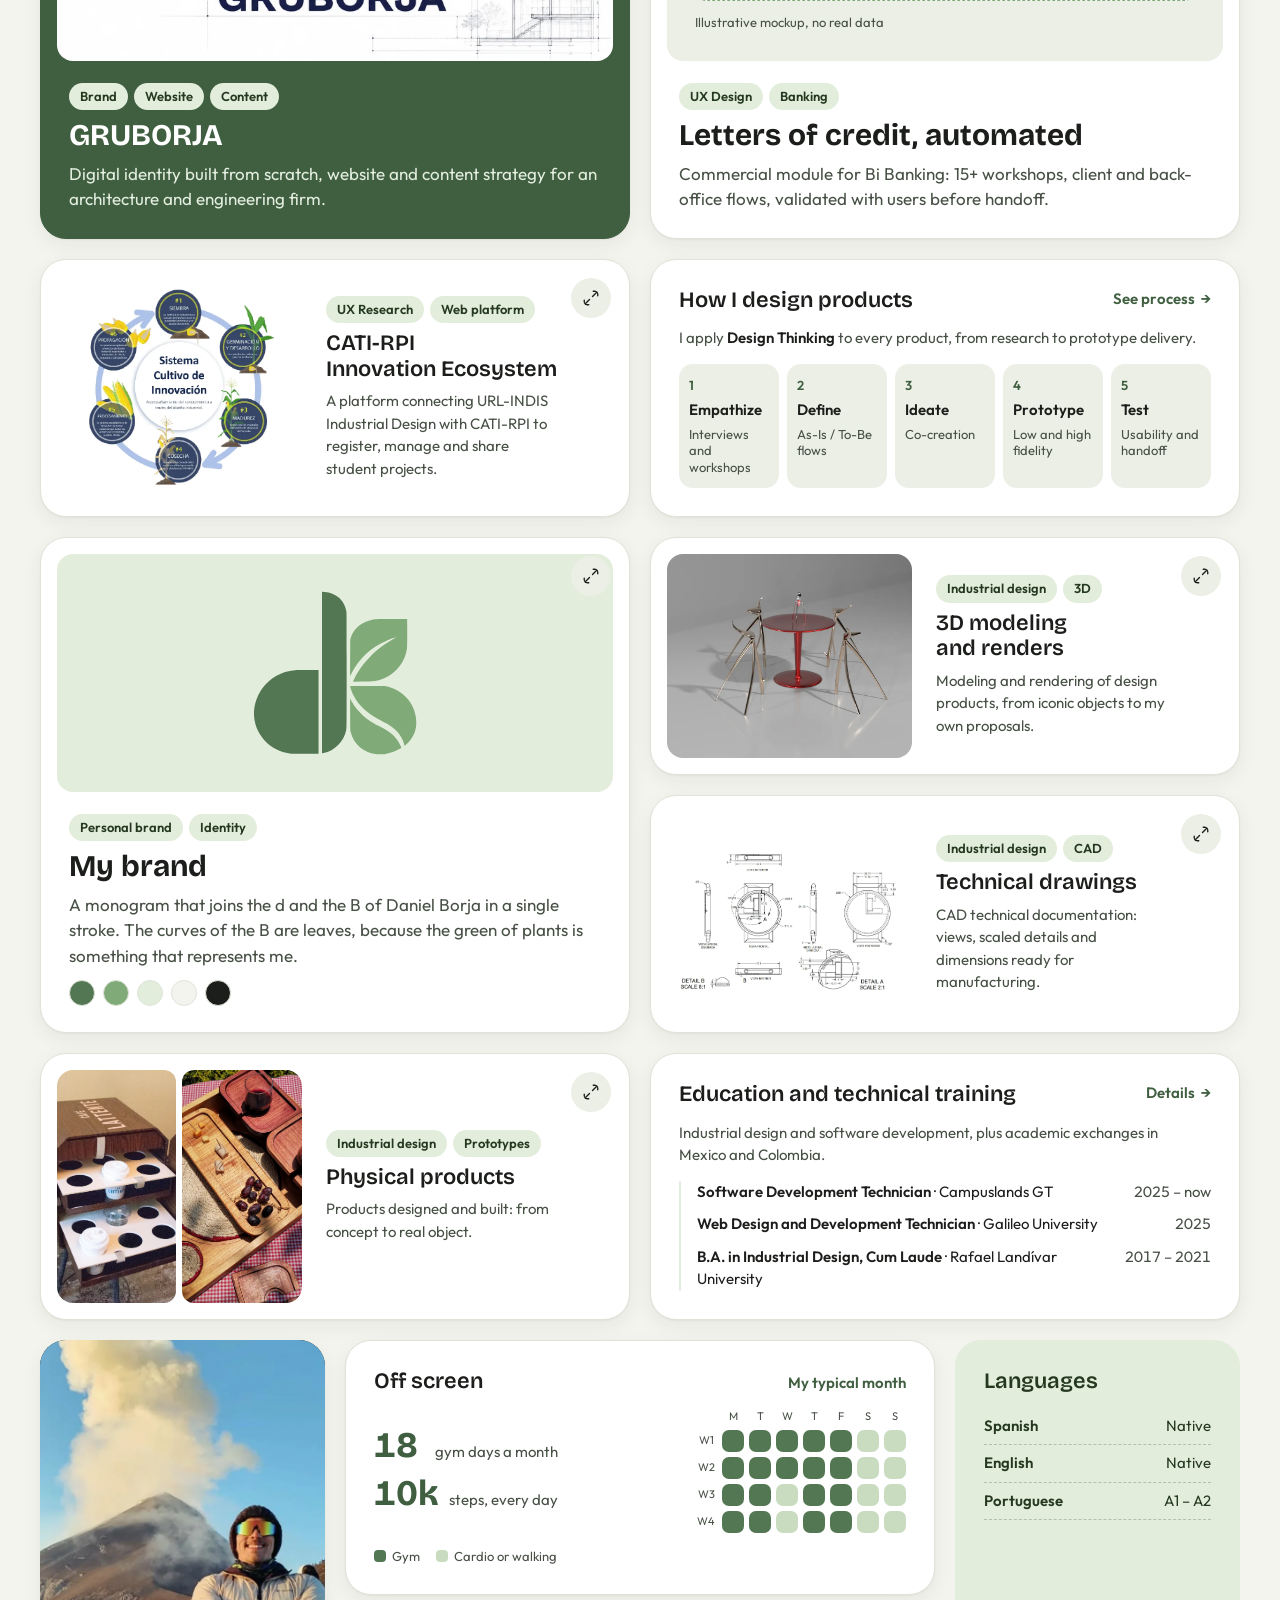
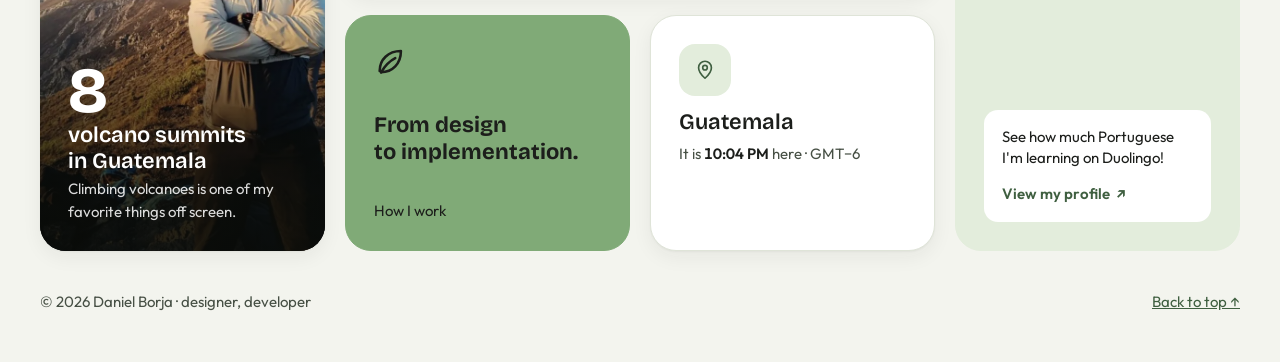
==== commit 4461b115: "Idiomas: enlace a mi perfil de Duolingo Aviso al pie de la tarjeta con el enlace al perfil; se muest" ====
--- a/en/index.html
+++ b/en/index.html
@@ -411,7 +411,10 @@
           <li><span>English</span><span>Native</span></li>
           <li><span>Portuguese</span><span>A1 – A2</span></li>
         </ul>
-        <a class="card__more" id="duolingo-link" href="https://www.duolingo.com/" target="_blank" rel="noopener" hidden>My Duolingo profile <span aria-hidden="true">↗</span></a>
+        <div class="duo" id="duolingo-box" hidden>
+          <p class="duo__text">See how much Portuguese I'm learning on Duolingo!</p>
+          <a class="card__more" id="duolingo-link" href="https://www.duolingo.com/" target="_blank" rel="noopener">View my profile <span aria-hidden="true">↗</span></a>
+        </div>
       </article>
 
       <!-- Quote -->
--- a/assets/css/cards.css
+++ b/assets/css/cards.css
@@ -149,6 +149,32 @@
   text-underline-offset: 3px;
 }
 
+/* Tarjetas con "Ver más": toda la tarjeta abre el módulo, no solo el texto */
+.bento .card__more[data-open]::after {
+  content: "";
+  position: absolute;
+  inset: 0;
+  border-radius: var(--radius);
+}
+
+.bento .card__more[data-open]:focus-visible {
+  outline: none;
+}
+
+.bento .card__more[data-open]:focus-visible::after {
+  outline: 3px solid var(--leaf);
+  outline-offset: 3px;
+}
+
+.card:has(.card__more[data-open]):hover {
+  transform: translateY(-3px);
+}
+
+.card:has(.card__more[data-open]):hover .card__more {
+  text-decoration: underline;
+  text-underline-offset: 3px;
+}
+
 /* ---------- Sobre mí (2 × 2, el punto de entrada del sitio) ---------- */
 .card--about {
   flex-direction: column;
@@ -423,6 +449,32 @@
   color: var(--on-mint);
 }
 
+/* Duolingo: aviso al pie de la tarjeta de idiomas */
+.duo {
+  display: flex;
+  flex-direction: column;
+  gap: 4px;
+  margin-top: auto;
+  padding: 16px 18px 6px;
+  border-radius: var(--radius-sm);
+  background: var(--surface);
+  color: var(--fg);
+}
+
+.duo[hidden] {
+  display: none;
+}
+
+.duo__text {
+  font-size: var(--text-sm);
+  line-height: 1.4;
+}
+
+.card--mint .duo .card__more {
+  margin-top: 0;
+  color: var(--accent-text);
+}
+
 .langs {
   display: flex;
   flex-direction: column;
@@ -747,35 +799,26 @@
 }
 
 /* ---------- Habilidades de diseño ---------- */
-.skill-groups {
-  display: grid;
-  grid-template-columns: repeat(auto-fit, minmax(150px, 1fr));
-  gap: 12px;
-}
-
-.skill-group {
+.skill-rows {
+  display: flex;
+  flex-direction: column;
+  gap: 18px;
+  margin-top: 6px;
+}
+
+.skill-row {
   display: flex;
   flex-direction: column;
   gap: 8px;
-  padding: 14px 16px;
-  border-radius: var(--radius-sm);
-  background: var(--surface-2);
-}
-
-.skill-group__title {
+}
+
+.skill-row__label {
   font-family: var(--font-body);
   font-size: var(--text-xs);
   font-weight: 600;
   letter-spacing: 0.06em;
   text-transform: uppercase;
   color: var(--accent-text);
-}
-
-.skill-group__list {
-  display: flex;
-  flex-direction: column;
-  gap: 4px;
-  font-size: var(--text-sm);
 }
 
 @media (max-width: 600px) {
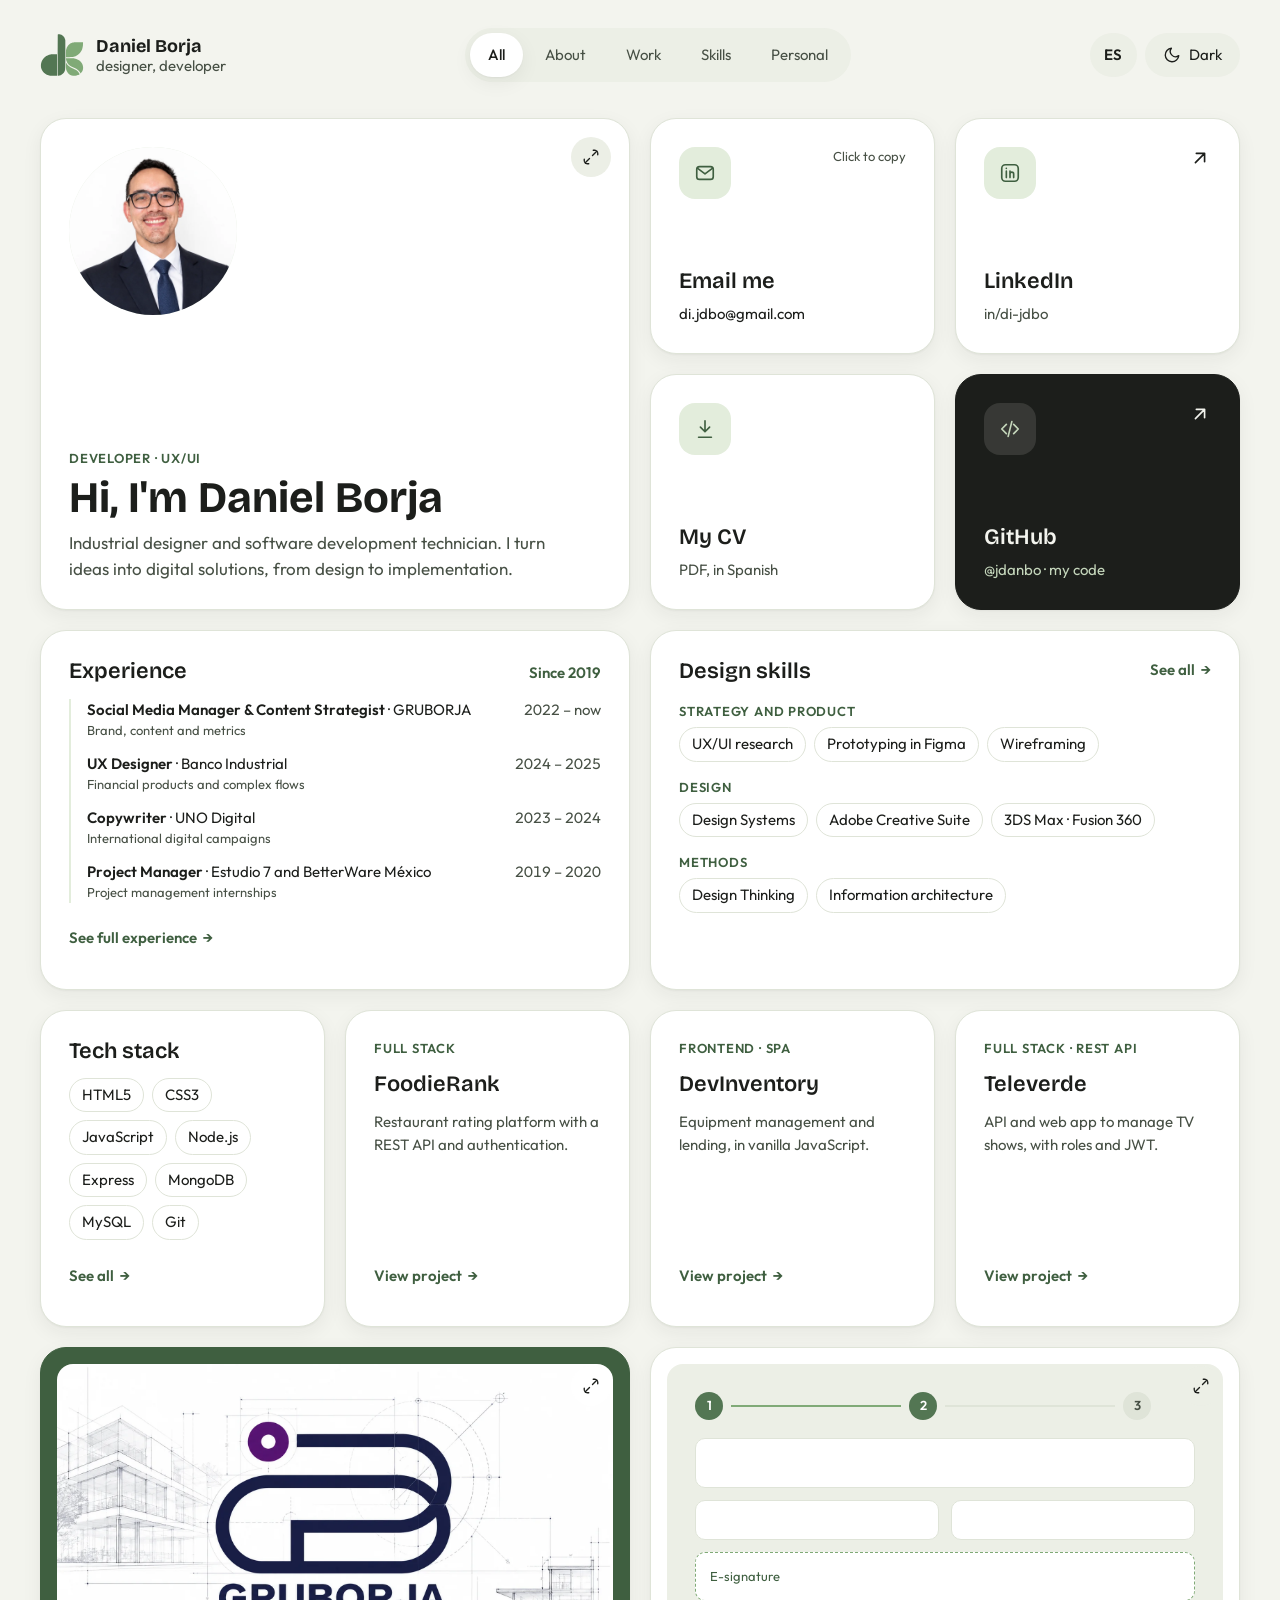
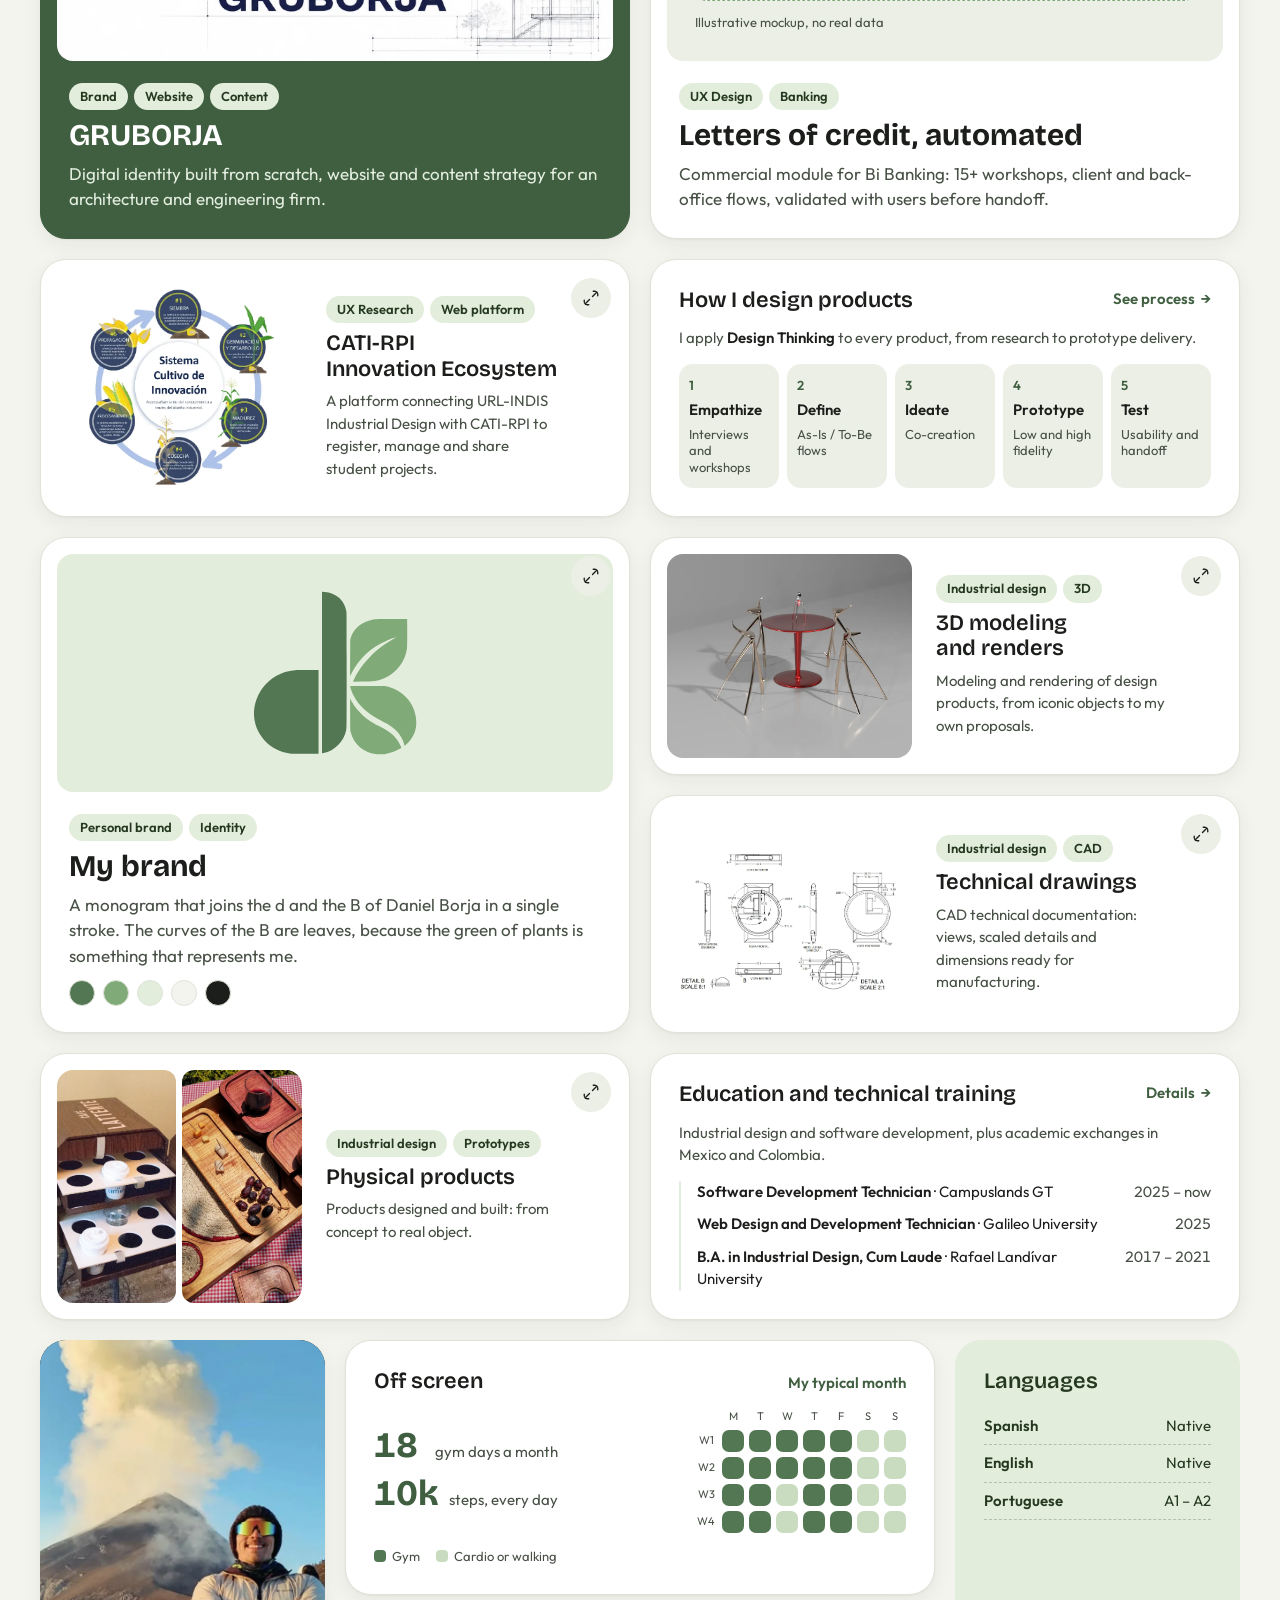
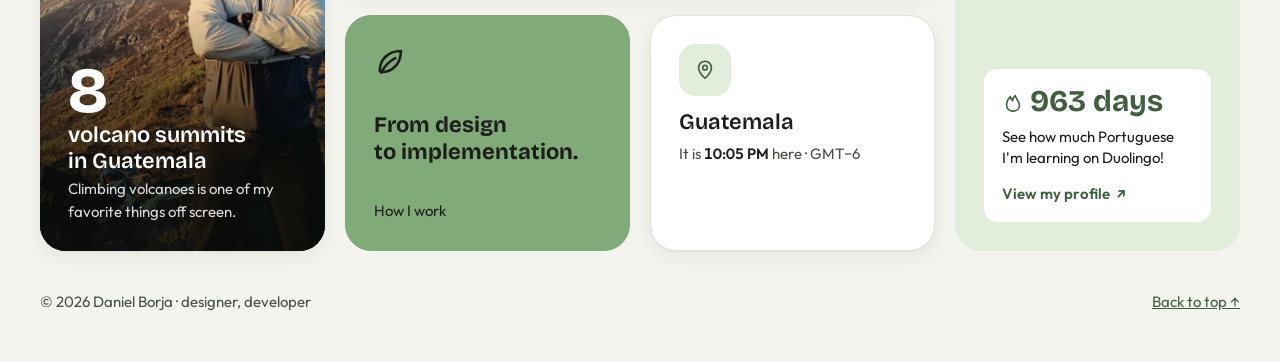
==== commit bc1a60e0: "Muestra mi racha de Duolingo: 963 días La racha aparece dentro del aviso de Duolingo, junto al enlac" ====
--- a/en/index.html
+++ b/en/index.html
@@ -401,10 +401,6 @@
       <article class="card card--mint row-2" data-cat="personal sobre-mi">
         <header class="card__head">
           <h2 class="card__title">Languages</h2>
-          <span class="streak" id="duolingo-streak" hidden>
-            <svg class="icon" viewBox="0 0 24 24" aria-hidden="true"><path d="M12 22c4 0 7-2.7 7-6.5 0-4-3.5-6.5-4.5-10.5-2 1.5-3 3.5-3 5.5C10 9 9 8 9 6c-2 2-4 4.8-4 9.5C5 19.3 8 22 12 22z"/></svg>
-            <span id="duolingo-dias"></span>
-          </span>
         </header>
         <ul class="langs">
           <li><span>Spanish</span><span>Native</span></li>
@@ -412,6 +408,10 @@
           <li><span>Portuguese</span><span>A1 – A2</span></li>
         </ul>
         <div class="duo" id="duolingo-box" hidden>
+          <span class="streak" id="duolingo-streak" hidden>
+            <svg class="icon" viewBox="0 0 24 24" aria-hidden="true"><path d="M12 22c4 0 7-2.7 7-6.5 0-4-3.5-6.5-4.5-10.5-2 1.5-3 3.5-3 5.5C10 9 9 8 9 6c-2 2-4 4.8-4 9.5C5 19.3 8 22 12 22z"/></svg>
+            <span id="duolingo-dias"></span>
+          </span>
           <p class="duo__text">See how much Portuguese I'm learning on Duolingo!</p>
           <a class="card__more" id="duolingo-link" href="https://www.duolingo.com/" target="_blank" rel="noopener">View my profile <span aria-hidden="true">↗</span></a>
         </div>
--- a/assets/css/cards.css
+++ b/assets/css/cards.css
@@ -495,10 +495,17 @@
 .streak {
   display: inline-flex;
   align-items: center;
-  gap: 4px;
+  gap: 6px;
+  margin-bottom: 4px;
   font-family: var(--font-display);
   font-weight: 700;
-  font-size: var(--text-lg);
+  font-size: var(--text-xl);
+  line-height: 1.1;
+  color: var(--accent-text);
+}
+
+.streak[hidden] {
+  display: none;
 }
 
 /* ---------- Frase ---------- */
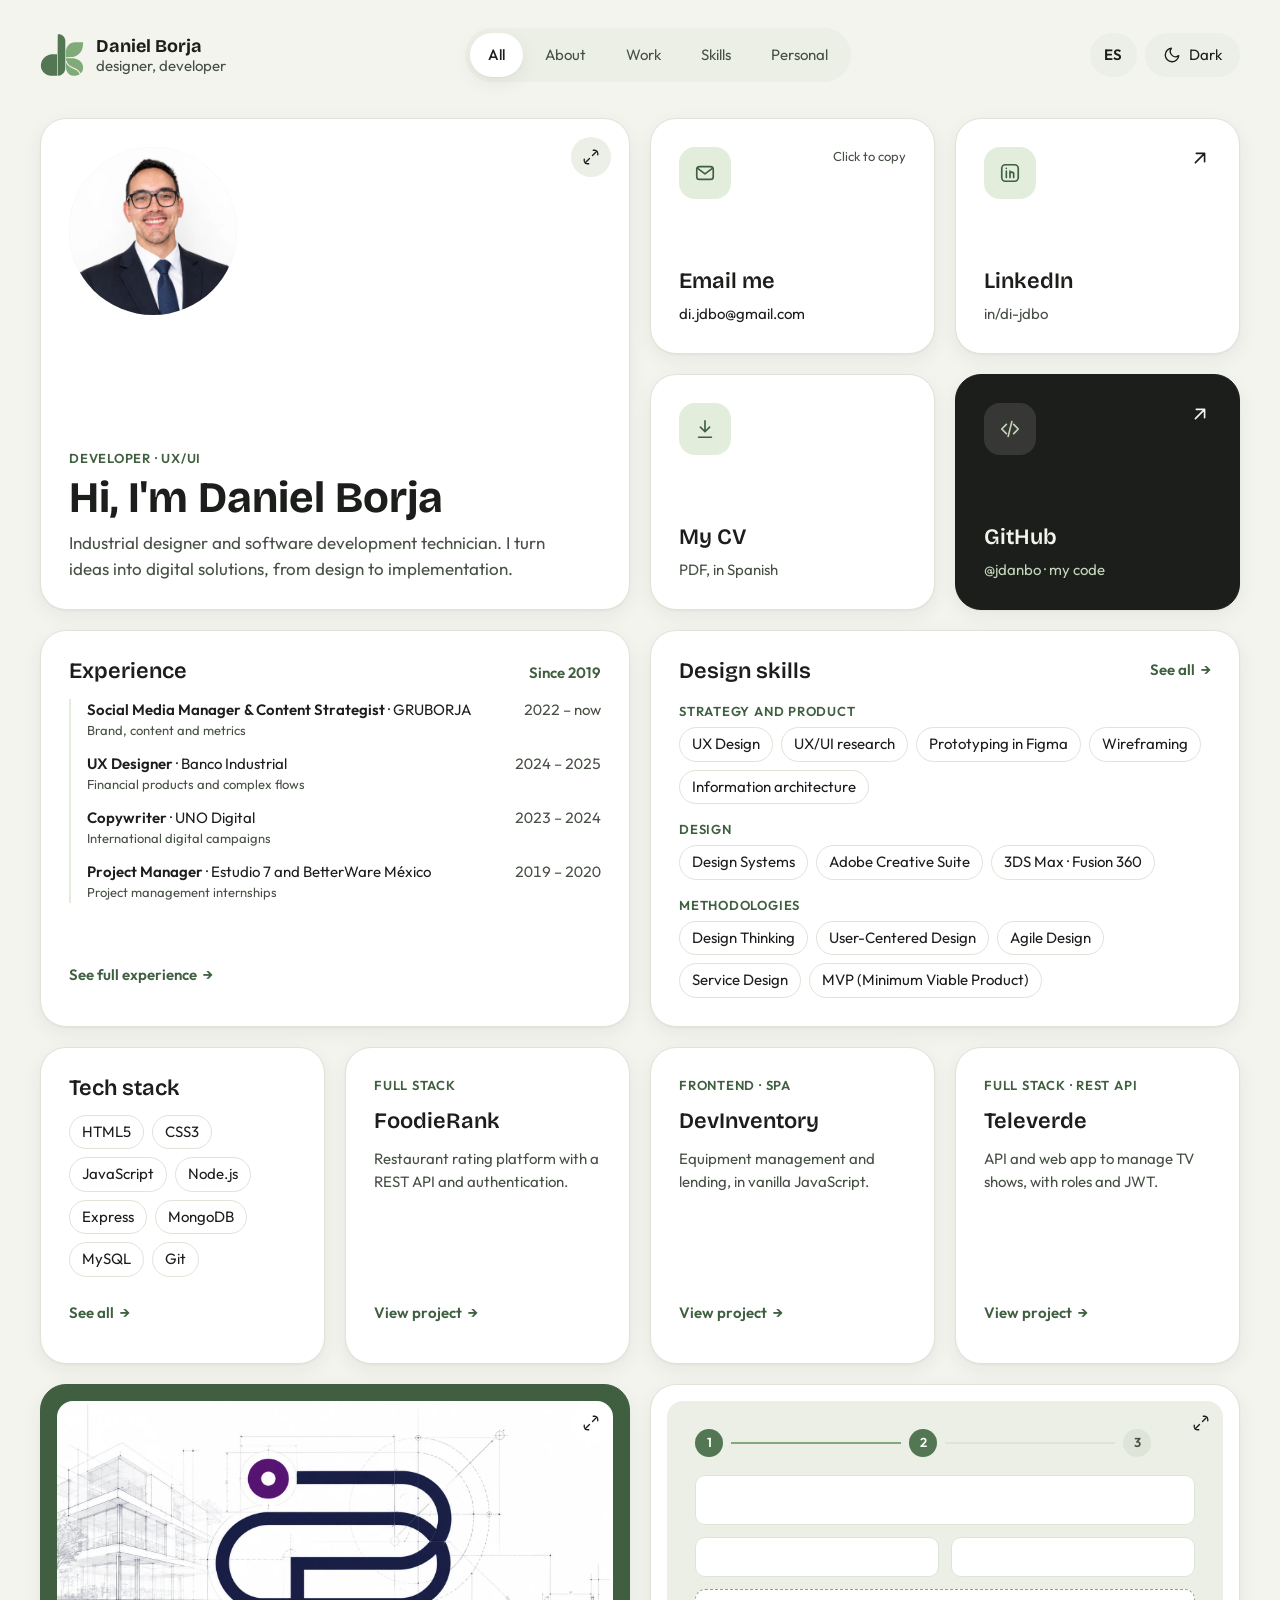
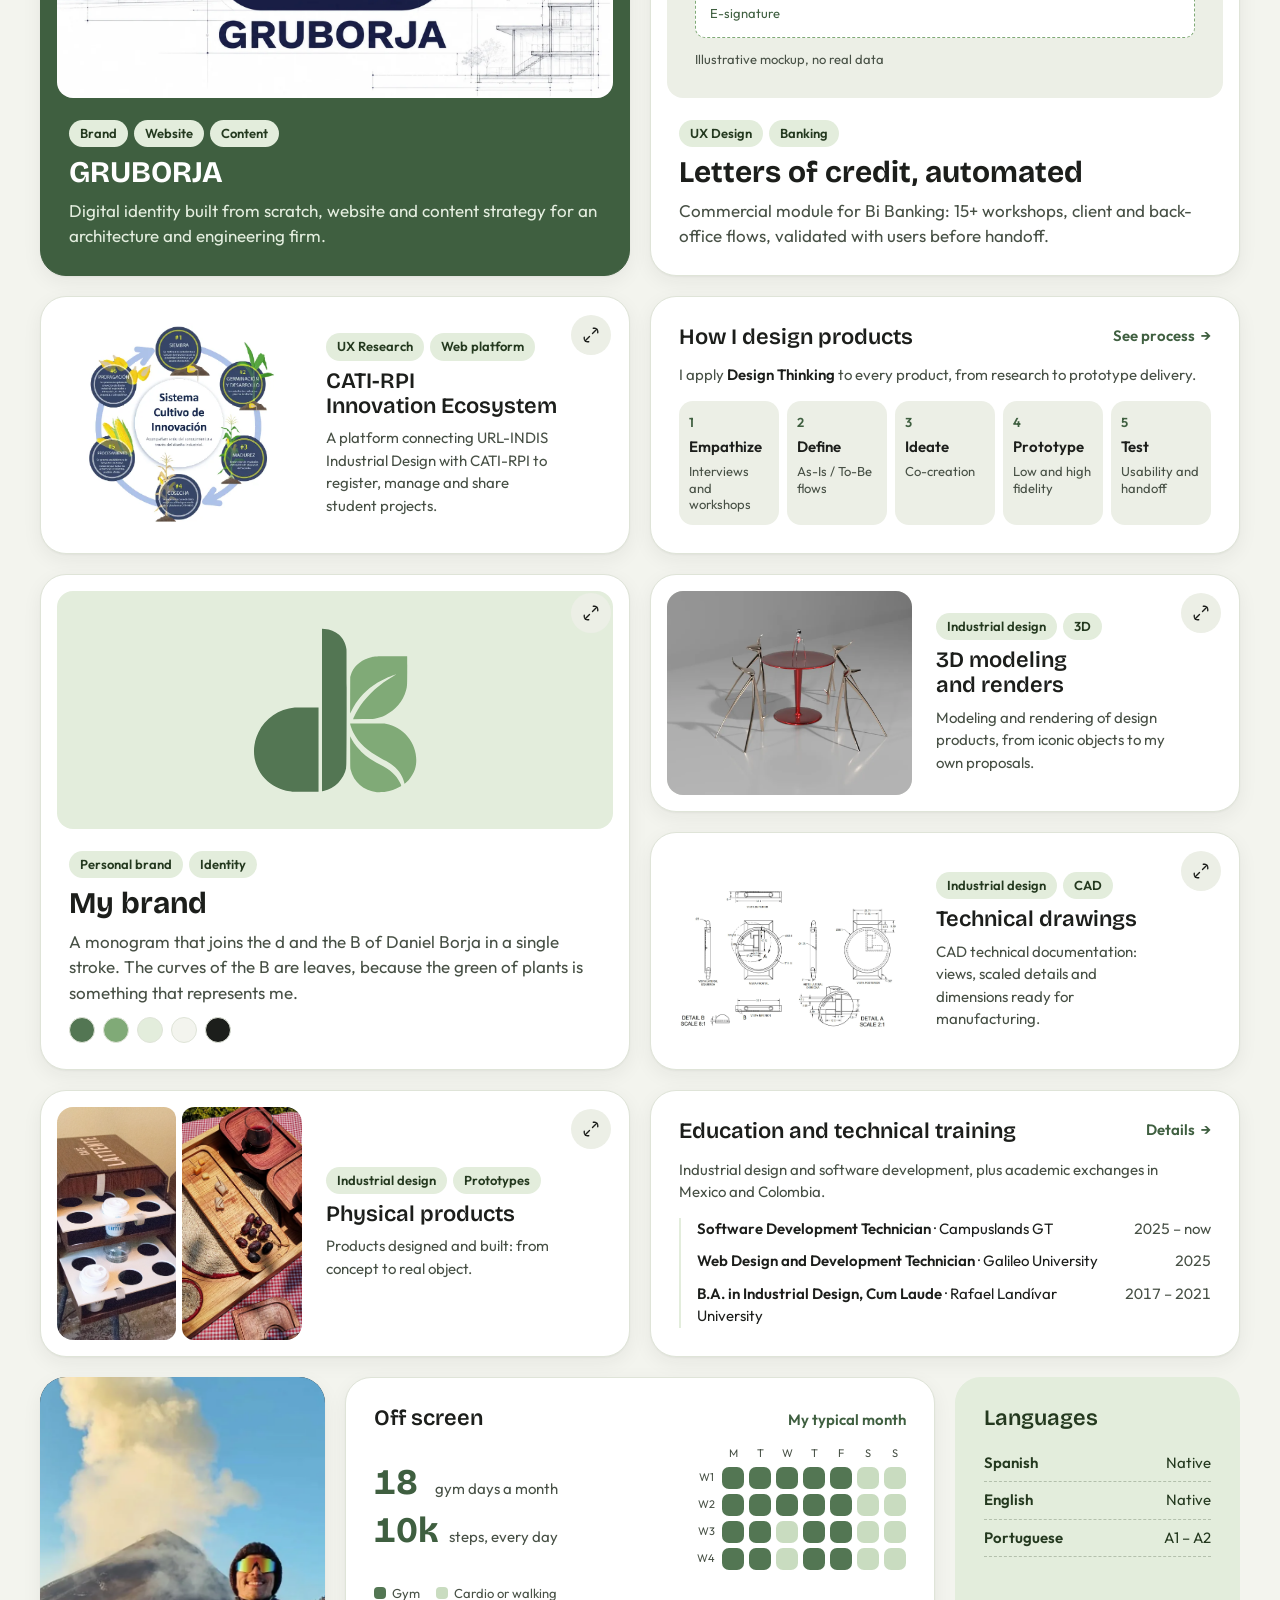
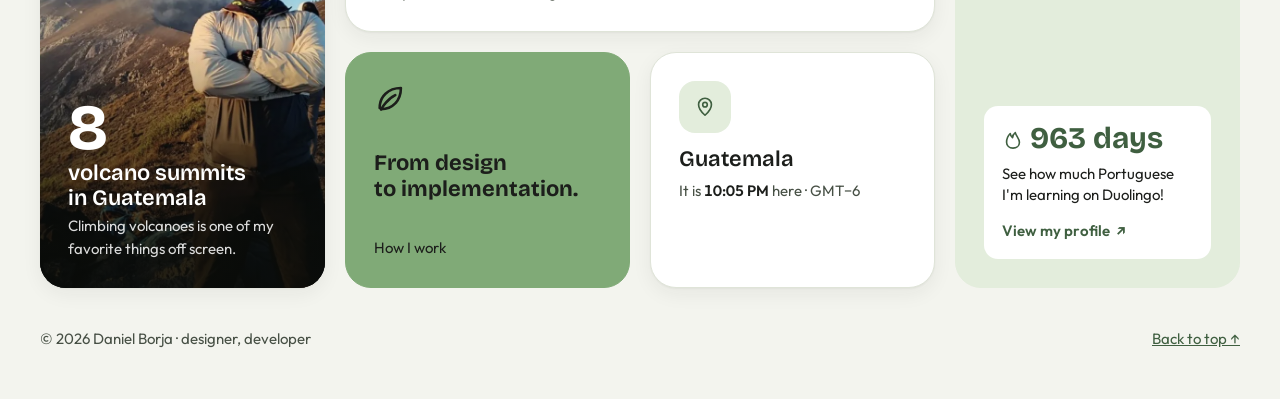
==== commit 4c5200b8: "Habilidades de diseño: grupo Metodologías y nuevas habilidades Agrega UX Design, User-Centered Desig" ====
--- a/en/index.html
+++ b/en/index.html
@@ -169,15 +169,15 @@
         <div class="skill-rows">
           <div class="skill-row">
             <h3 class="skill-row__label">Strategy and product</h3>
-            <p class="chips"><span class="chip">UX/UI research</span><span class="chip">Prototyping in Figma</span><span class="chip">Wireframing</span></p>
+            <p class="chips"><span class="chip">UX Design</span><span class="chip">UX/UI research</span><span class="chip">Prototyping in Figma</span><span class="chip">Wireframing</span><span class="chip">Information architecture</span></p>
           </div>
           <div class="skill-row">
             <h3 class="skill-row__label">Design</h3>
             <p class="chips"><span class="chip">Design Systems</span><span class="chip">Adobe Creative Suite</span><span class="chip">3DS Max · Fusion 360</span></p>
           </div>
           <div class="skill-row">
-            <h3 class="skill-row__label">Methods</h3>
-            <p class="chips"><span class="chip">Design Thinking</span><span class="chip">Information architecture</span></p>
+            <h3 class="skill-row__label">Methodologies</h3>
+            <p class="chips"><span class="chip">Design Thinking</span><span class="chip">User-Centered Design</span><span class="chip">Agile Design</span><span class="chip">Service Design</span><span class="chip">MVP (Minimum Viable Product)</span></p>
           </div>
         </div>
       </article>
@@ -717,11 +717,11 @@
     <h2 class="modal__title" id="modal-title">Design skills</h2>
     <p>Tools and methods I use to research, design and manage digital products.</p>
     <h3>Strategy and product</h3>
-    <p class="chips"><span class="chip">UX/UI research</span><span class="chip">Wireframing</span><span class="chip">Prototyping in Figma</span><span class="chip">Scrum</span><span class="chip">Kanban</span></p>
+    <p class="chips"><span class="chip">UX Design</span><span class="chip">UX/UI research</span><span class="chip">Wireframing</span><span class="chip">Prototyping in Figma</span><span class="chip">Scrum</span><span class="chip">Kanban</span></p>
     <h3>Design</h3>
     <p class="chips"><span class="chip">Photoshop</span><span class="chip">Illustrator</span><span class="chip">Adobe XD</span><span class="chip">Responsive design</span><span class="chip">Design Systems</span><span class="chip">3DS Max</span><span class="chip">Fusion 360</span></p>
-    <h3>Methods and management</h3>
-    <p class="chips"><span class="chip">Design Thinking</span><span class="chip">Information architecture</span><span class="chip">Notion</span><span class="chip">Trello</span><span class="chip">Jira</span><span class="chip">Microsoft Office</span></p>
+    <h3>Methodologies and management</h3>
+    <p class="chips"><span class="chip">Design Thinking</span><span class="chip">User-Centered Design</span><span class="chip">Agile Design</span><span class="chip">Service Design</span><span class="chip">MVP (Minimum Viable Product)</span><span class="chip">Information architecture</span><span class="chip">Notion</span><span class="chip">Trello</span><span class="chip">Jira</span><span class="chip">Microsoft Office</span></p>
     <p class="modal__actions"><button class="btn btn--primary" type="button" data-open="tpl-ux">How I design products</button></p>
   </template>
 
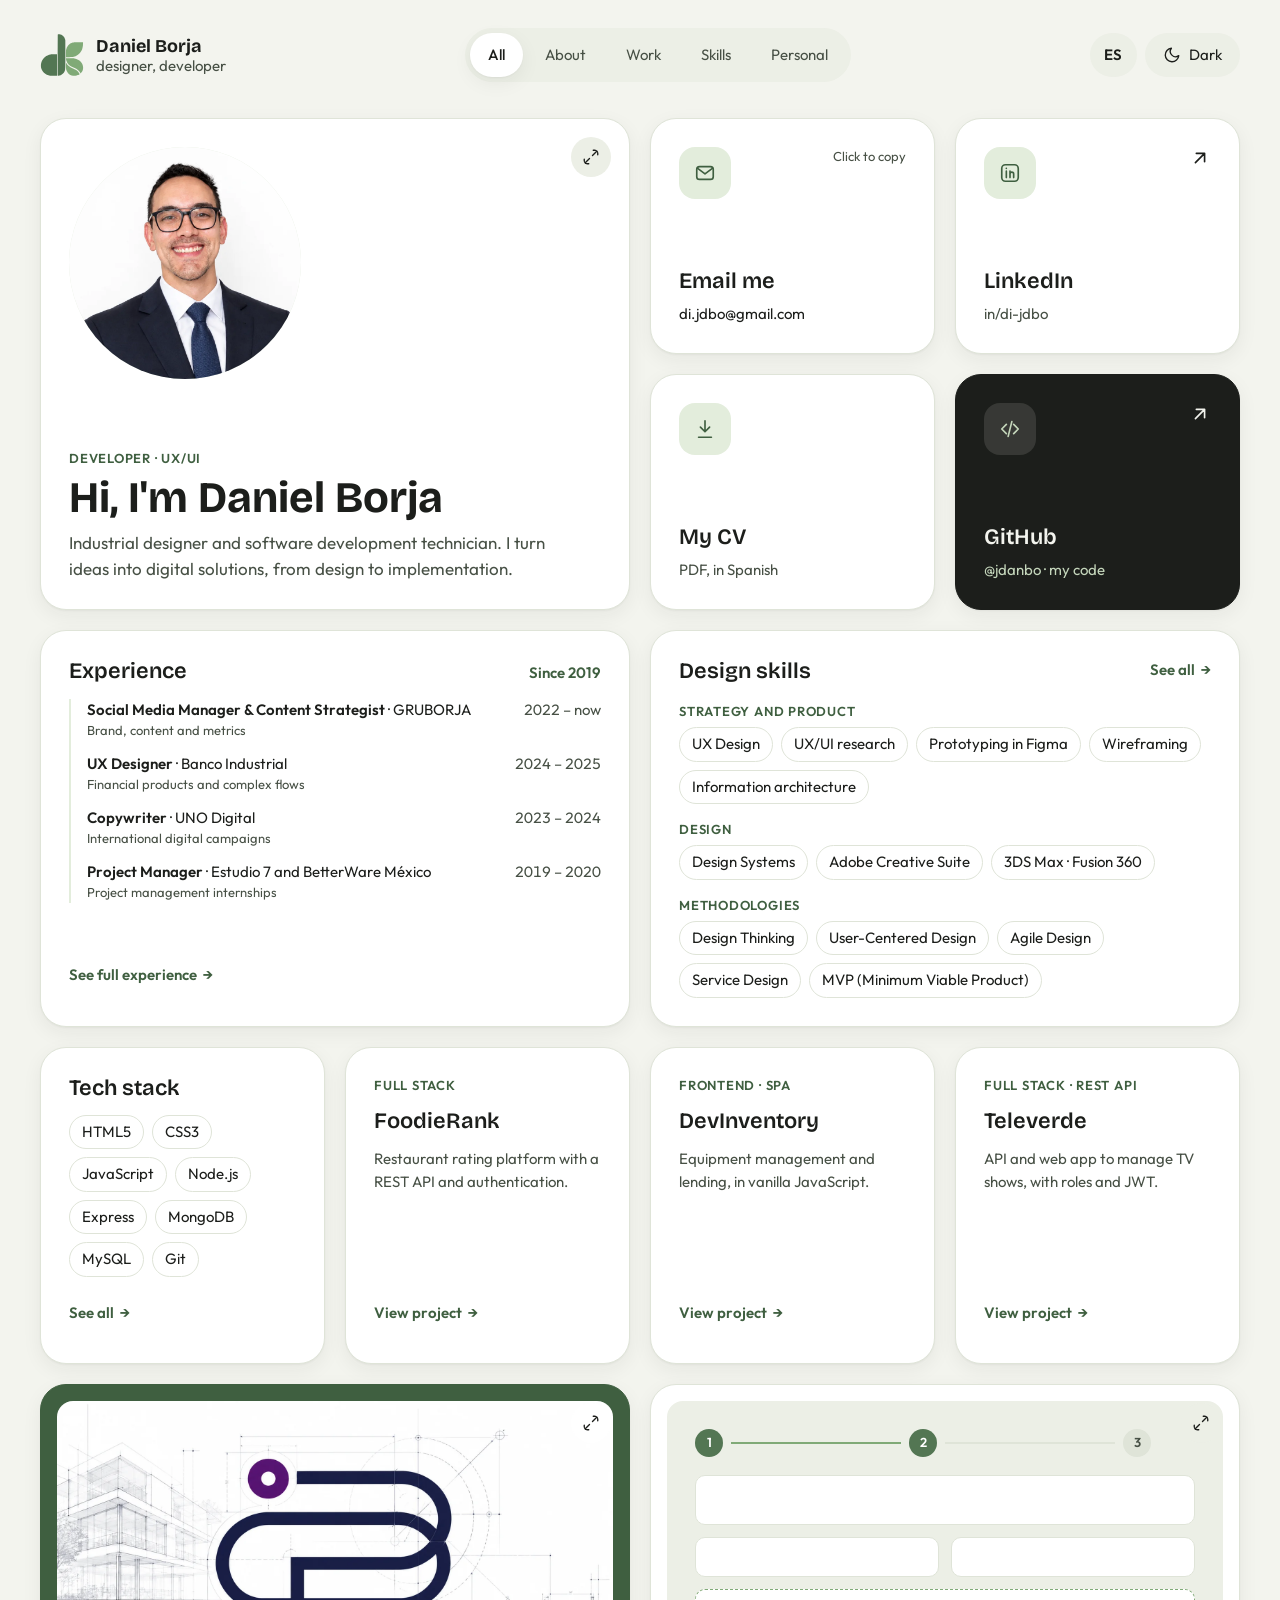
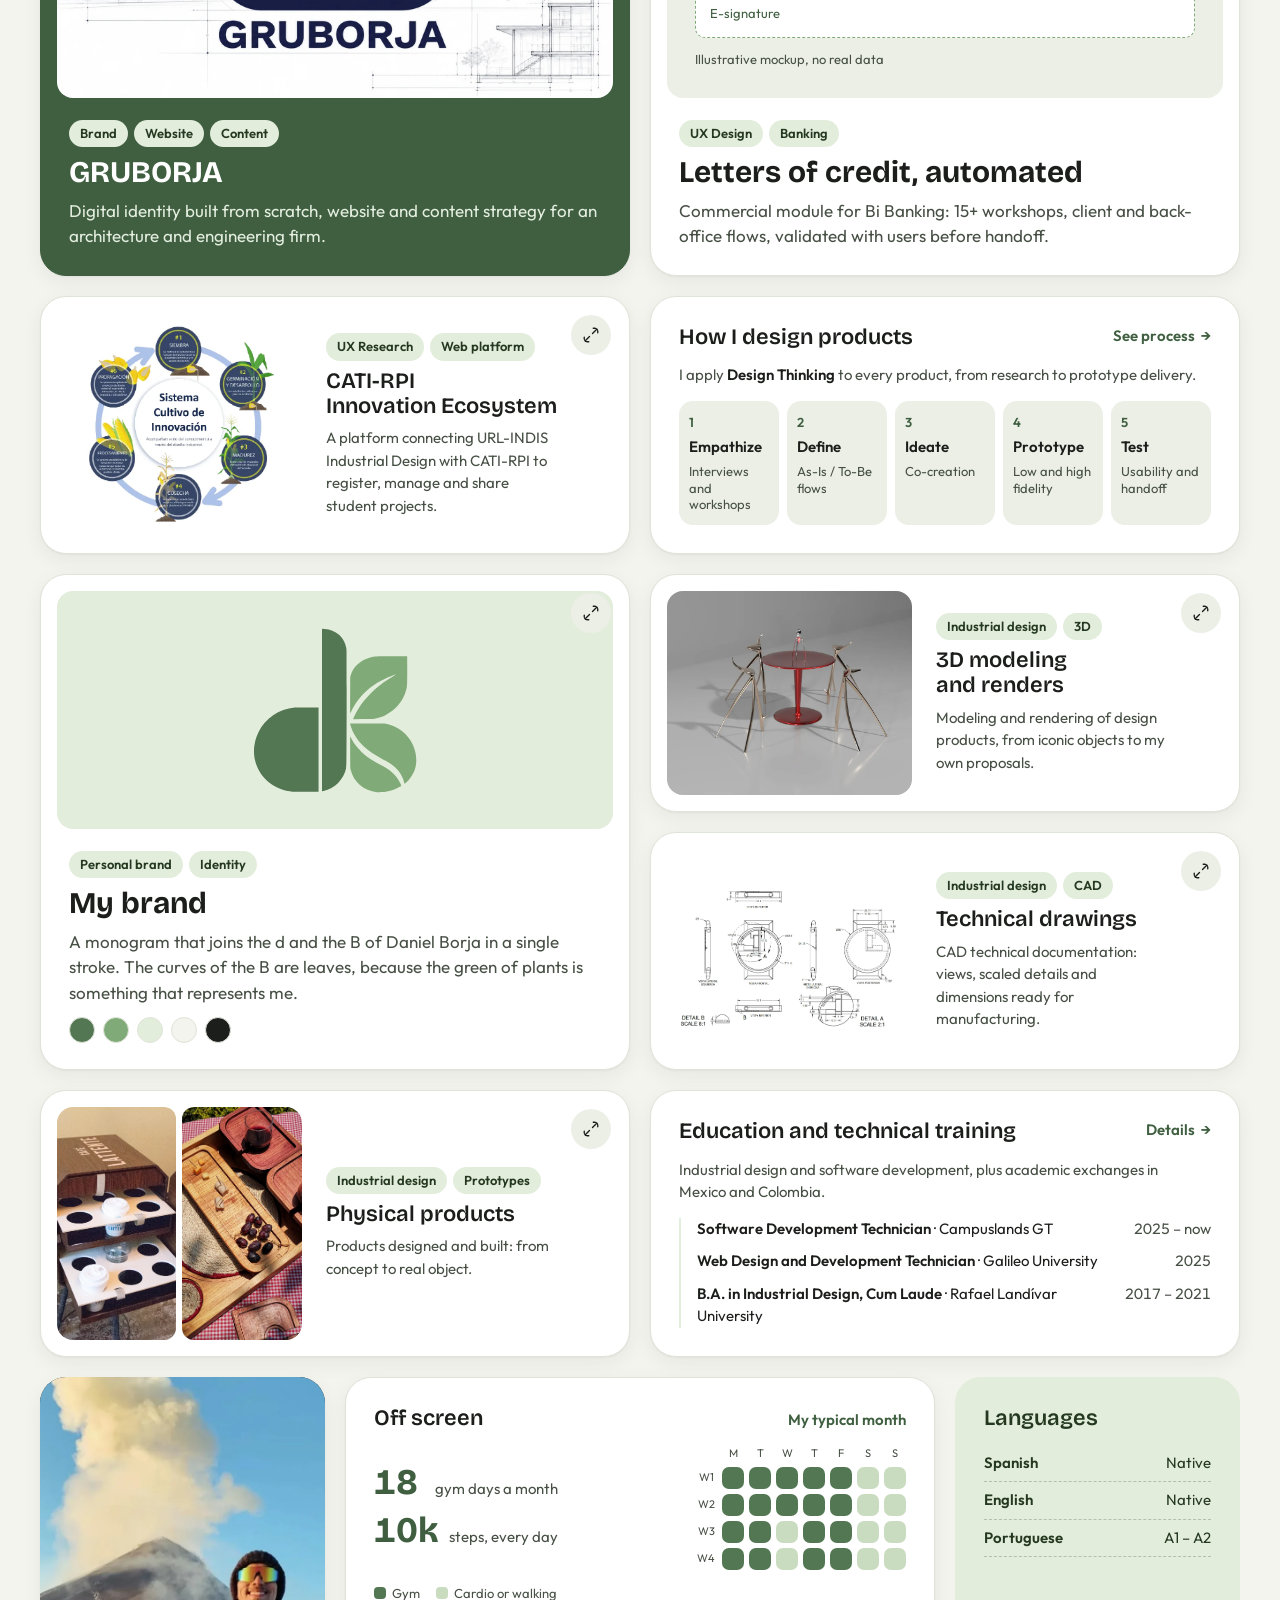
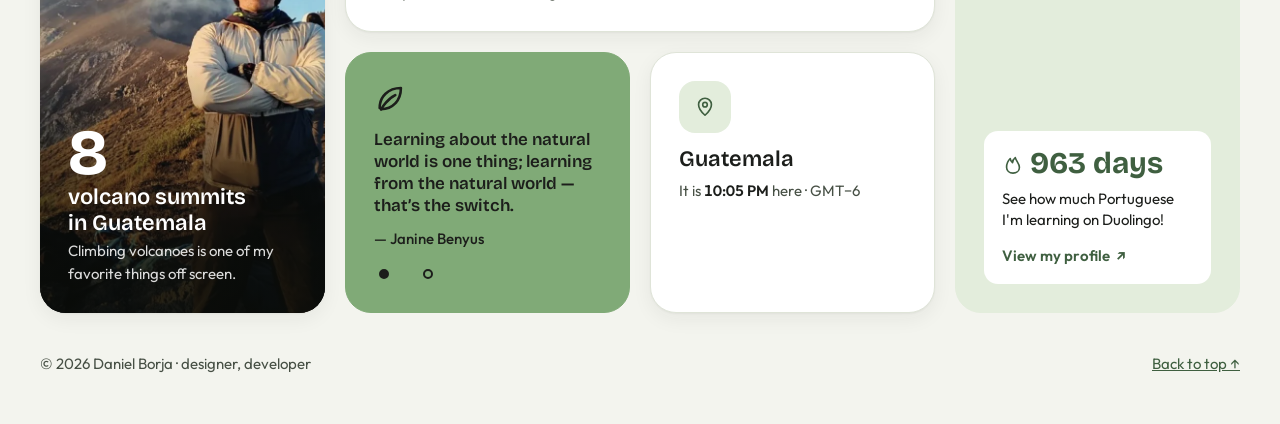
==== commit 86226cad: "Tarjeta de frases: Janine Benyus y Francis Crick Dos citas sobre naturaleza, estructura y diseño que" ====
--- a/en/index.html
+++ b/en/index.html
@@ -417,12 +417,24 @@
         </div>
       </article>
 
-      <!-- Quote -->
-      <figure class="card card--quote" data-cat="sobre-mi">
+      <!-- Quotes -->
+      <article class="card card--quote" data-cat="sobre-mi">
         <svg class="icon icon--leaf" viewBox="0 0 24 24" aria-hidden="true"><path d="M5 20c8 0 14-6 14-15-9 0-15 6-15 14"/><path d="M5 20c3-5 6-8 10-10"/></svg>
-        <blockquote class="quote">From design to implementation.</blockquote>
-        <figcaption class="card__text card__text--small">How I work</figcaption>
-      </figure>
+        <div class="quotes" id="quotes">
+          <figure class="quotes__item is-active">
+            <blockquote class="quote" lang="en">Learning about the natural world is one thing; learning from the natural world — that’s the switch.</blockquote>
+            <figcaption class="quote__author">Janine Benyus</figcaption>
+          </figure>
+          <figure class="quotes__item">
+            <blockquote class="quote" lang="en">If you want to understand function, study structure.</blockquote>
+            <figcaption class="quote__author">Francis Crick</figcaption>
+          </figure>
+        </div>
+        <div class="quotes__nav">
+          <button class="quotes__dot" type="button" aria-label="Show quote 1" aria-pressed="true"></button>
+          <button class="quotes__dot" type="button" aria-label="Show quote 2" aria-pressed="false"></button>
+        </div>
+      </article>
 
       <!-- Location and local time -->
       <article class="card" data-cat="sobre-mi personal">
--- a/assets/css/cards.css
+++ b/assets/css/cards.css
@@ -195,8 +195,8 @@
 .avatar {
   position: relative;
   flex-shrink: 0;
-  width: 168px;
-  height: 168px;
+  width: 232px;
+  height: 232px;
   border-radius: 50%;
   background: var(--mint);
   overflow: hidden;
@@ -517,8 +517,24 @@
   box-shadow: none;
 }
 
-.card--quote .card__text {
-  color: var(--ink);
+/* Varias frases en la misma tarjeta: se apilan y solo se ve la activa */
+.quotes {
+  display: grid;
+}
+
+.quotes__item {
+  grid-area: 1 / 1;
+  display: flex;
+  flex-direction: column;
+  gap: 10px;
+  visibility: hidden;
+  opacity: 0;
+  transition: opacity 0.5s ease, visibility 0.5s;
+}
+
+.quotes__item.is-active {
+  visibility: visible;
+  opacity: 1;
 }
 
 .icon--leaf {
@@ -528,10 +544,50 @@
 
 .quote {
   font-family: var(--font-display);
-  font-weight: 700;
-  font-size: var(--text-lg);
-  line-height: 1.2;
-  text-wrap: balance;
+  font-weight: 600;
+  font-size: var(--text-md);
+  line-height: 1.3;
+  text-wrap: pretty;
+}
+
+.quote__author {
+  font-size: var(--text-sm);
+  font-weight: 500;
+}
+
+.quote__author::before {
+  content: "— ";
+}
+
+.quotes__nav {
+  display: flex;
+  margin: -12px 0 -12px -12px; /* área de clic de 44 px sin mover el diseño */
+}
+
+.quotes__dot {
+  position: relative;
+  width: 44px;
+  height: 44px;
+  padding: 0;
+  border: 0;
+  background: none;
+  cursor: pointer;
+}
+
+.quotes__dot::before {
+  content: "";
+  position: absolute;
+  top: 50%;
+  left: 50%;
+  width: 10px;
+  height: 10px;
+  margin: -5px 0 0 -5px;
+  border: 2px solid var(--ink);
+  border-radius: 50%;
+}
+
+.quotes__dot[aria-pressed="true"]::before {
+  background: var(--ink);
 }
 
 /* ---------- Proceso UX ---------- */
@@ -674,8 +730,8 @@
   }
 
   .avatar {
-    width: 150px;
-    height: 150px;
+    width: 190px;
+    height: 190px;
   }
 }
 
@@ -688,8 +744,8 @@
   }
 
   .avatar {
-    width: 96px;
-    height: 96px;
+    width: 128px;
+    height: 128px;
   }
 
   .card__title--xl {
